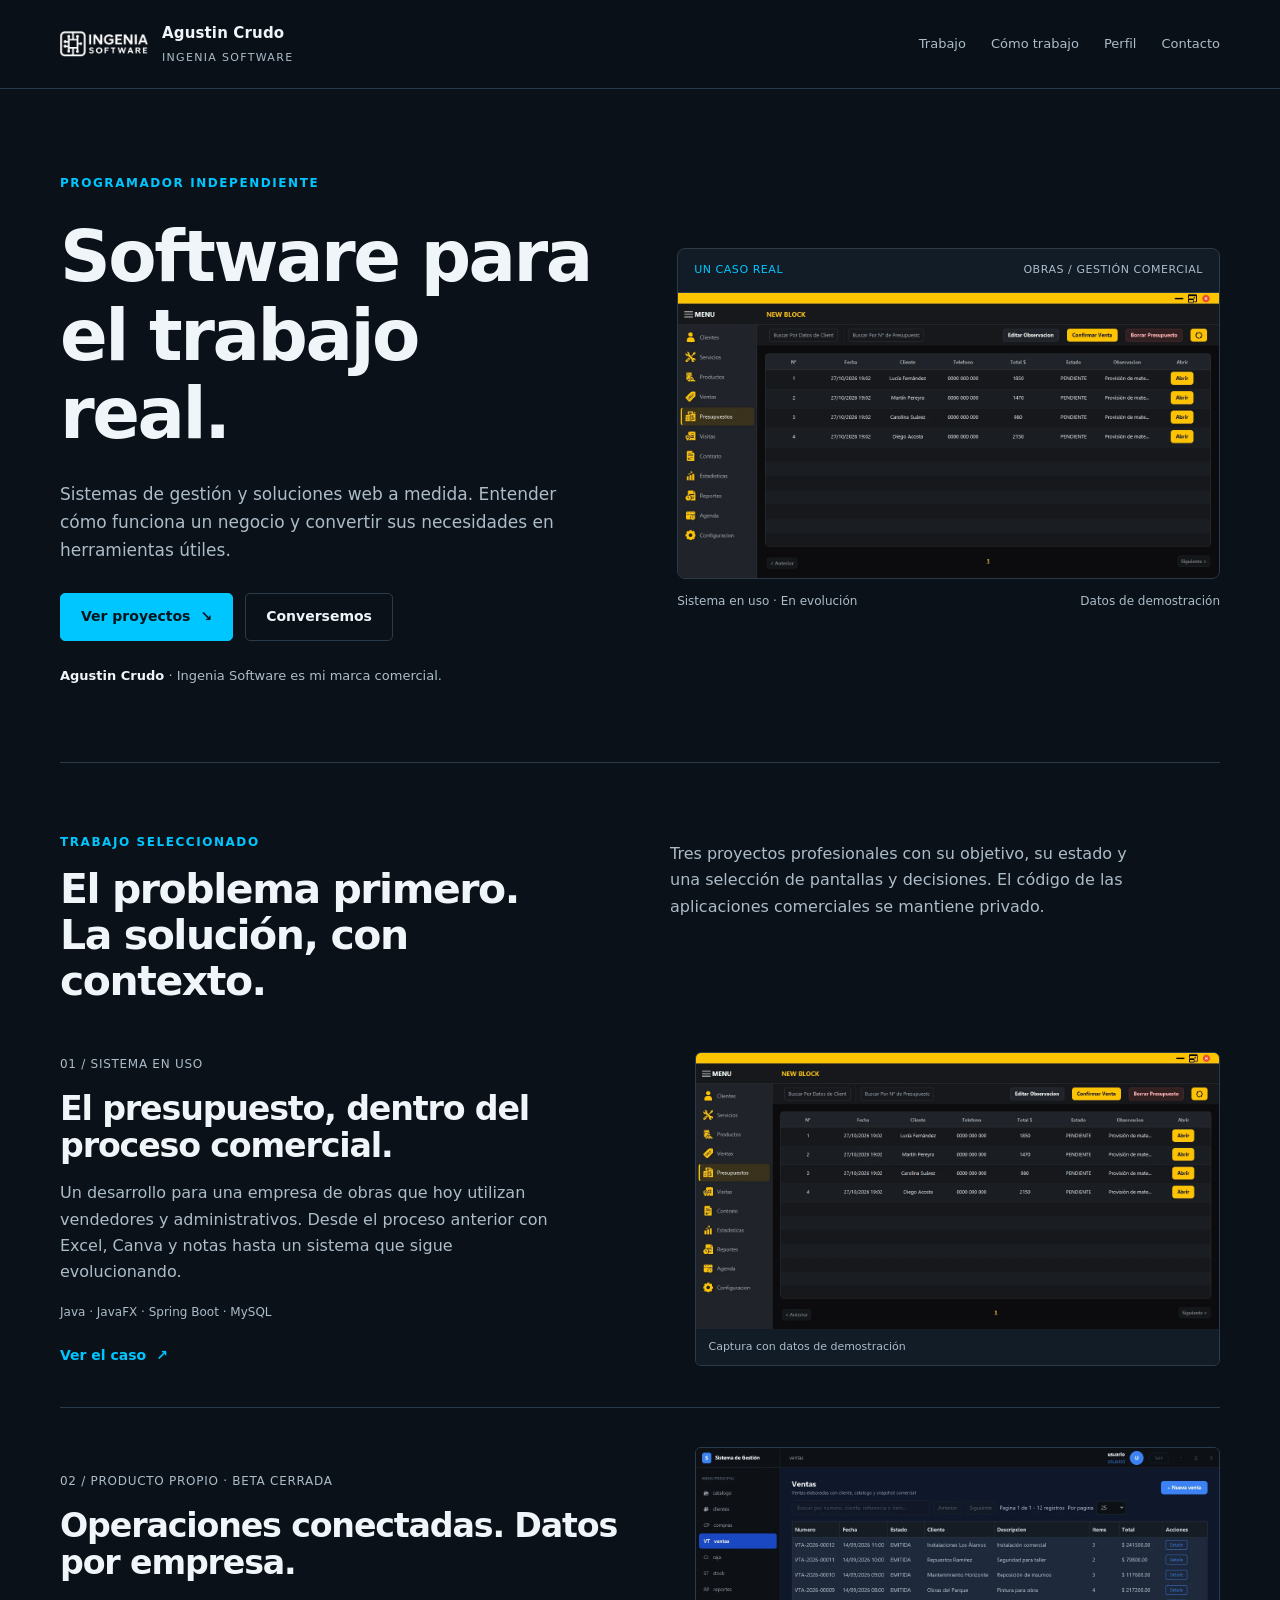
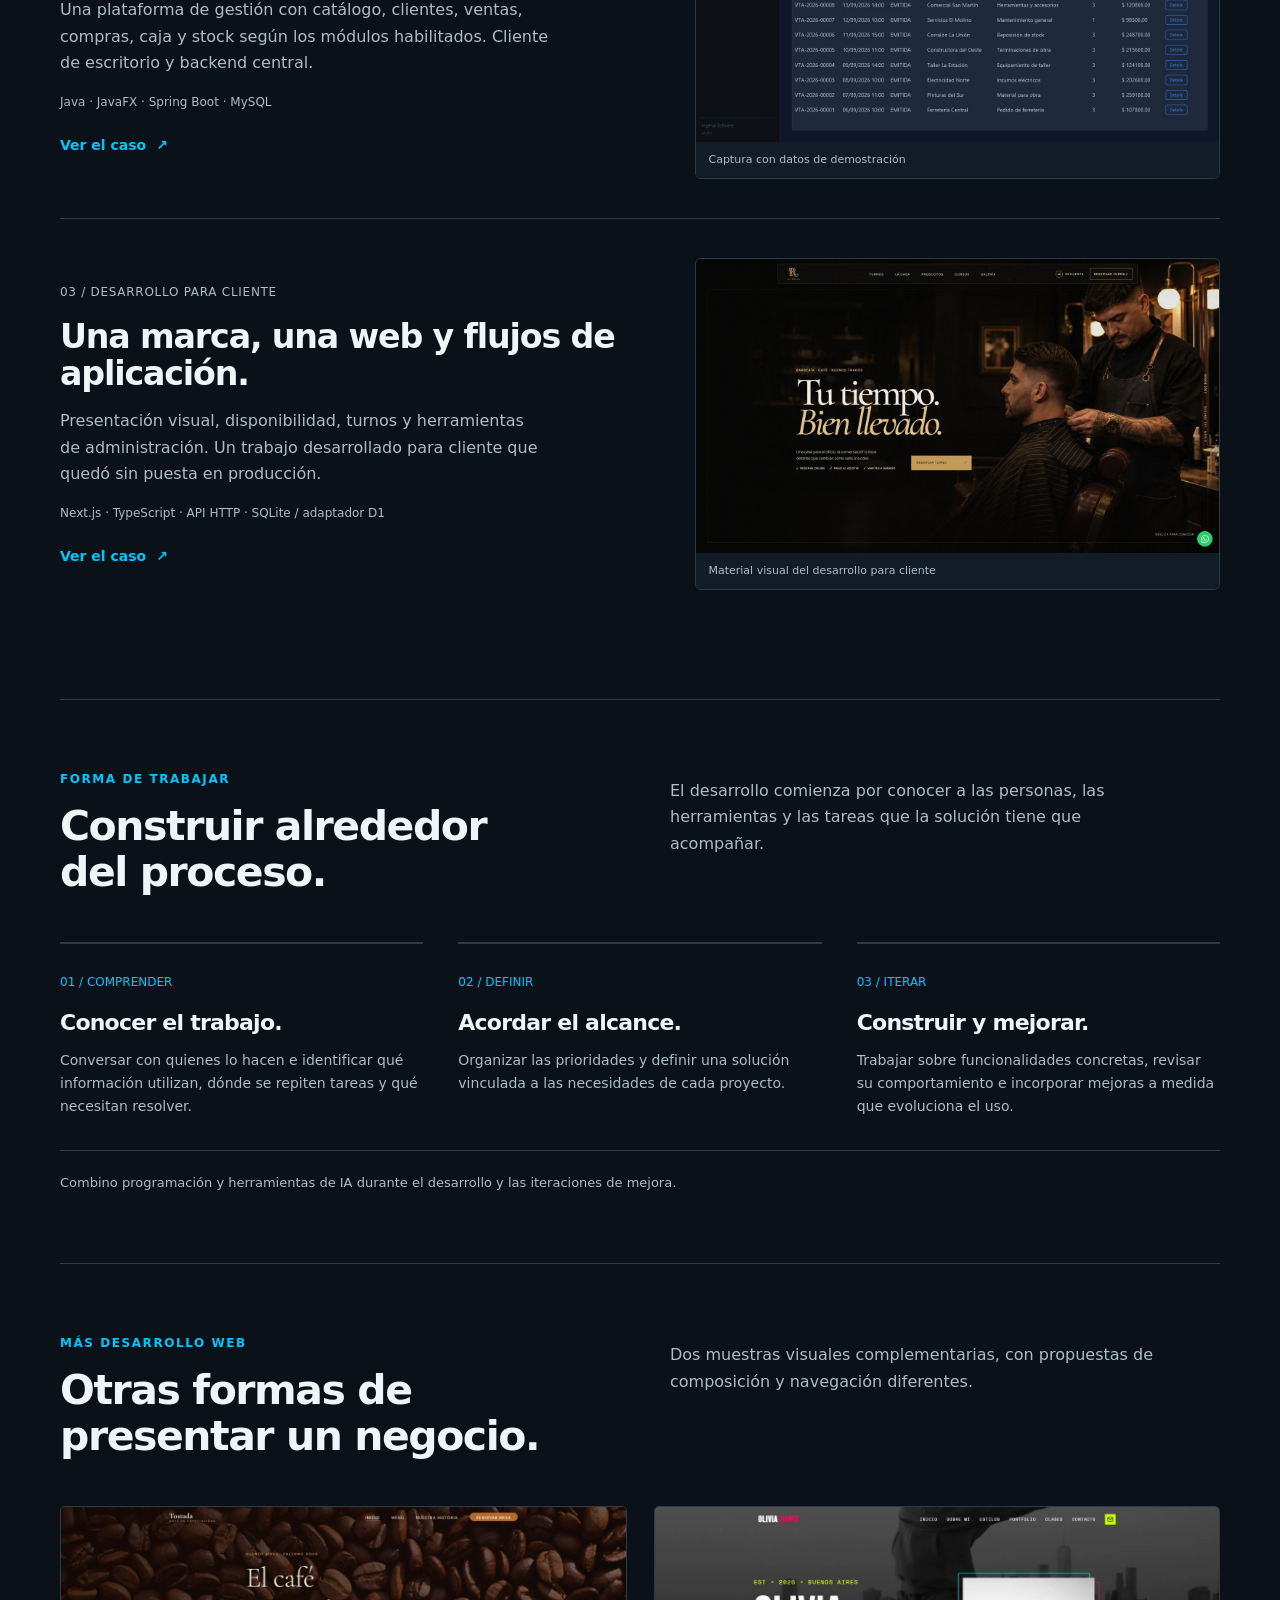
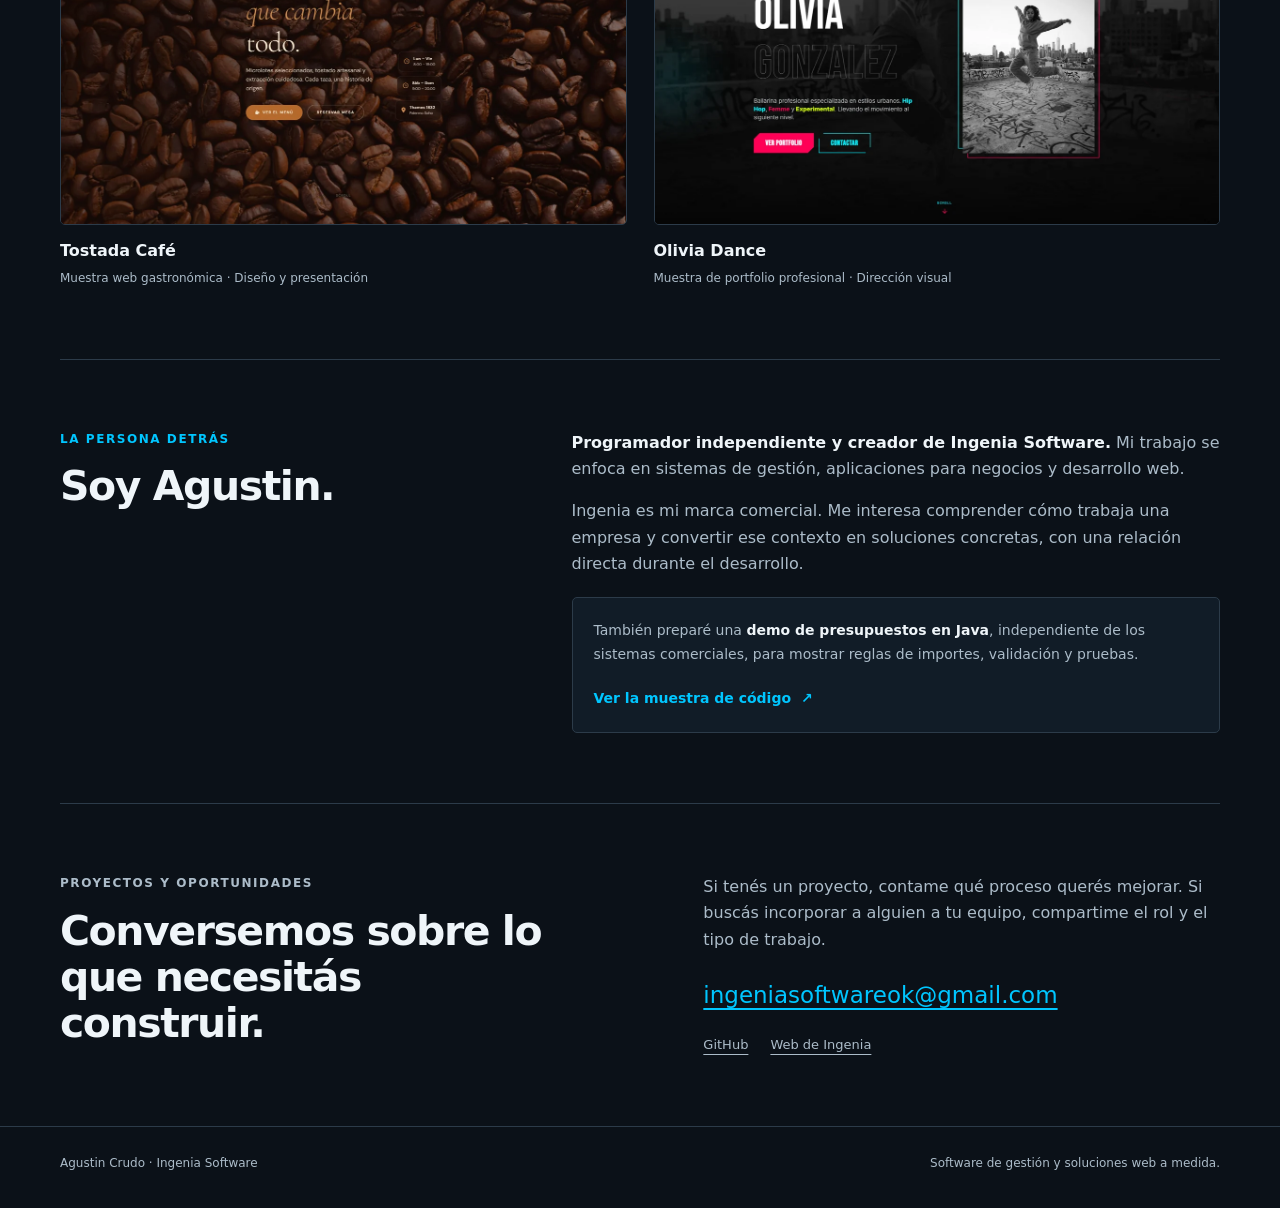
==== index.html @ 164676eb "Crear el portfolio" ====
<!doctype html><html lang="es-AR"><head><meta charset="utf-8"><meta name="viewport" content="width=device-width,initial-scale=1"><meta name="color-scheme" content="dark"><title>Agustin Crudo · Ingenia Software | Portfolio profesional</title><meta name="description" content="Sistemas de gestión y soluciones web a medida. Proyectos profesionales, decisiones y contacto de Agustin Crudo, programador independiente detrás de Ingenia Software."><meta name="theme-color" content="#0b1118"><link rel="icon" href="assets/logo-blanco-sin-fondo.webp" type="image/webp"><link rel="stylesheet" href="styles.css"><meta property="og:type" content="website"><meta property="og:title" content="Agustin Crudo · Ingenia Software | Portfolio profesional"><meta property="og:description" content="Sistemas de gestión y soluciones web a medida. Proyectos profesionales, decisiones y contacto de Agustin Crudo, programador independiente detrás de Ingenia Software."><meta name="robots" content="index,follow"></head><body><a class="skip" href="#contenido">Saltar al contenido</a><header class="site-header"><div class="shell header-inner"><a class="identity" href="index.html" aria-label="Agustin Crudo, inicio"><img src="assets/logo-blanco-sin-fondo.webp" width="32" height="32" alt=""><span><strong>Agustin Crudo</strong><small>Ingenia Software</small></span></a><nav class="desktop-nav" aria-label="Principal"><a href="index.html#trabajos">Trabajo</a><a href="index.html#metodo">Cómo trabajo</a><a href="index.html#perfil">Perfil</a><a href="index.html#contacto">Contacto</a></nav><details class="mobile-nav"><summary>Menú</summary><nav aria-label="Principal móvil"><a href="index.html#trabajos">Trabajo</a><a href="index.html#metodo">Cómo trabajo</a><a href="index.html#perfil">Perfil</a><a href="index.html#contacto">Contacto</a></nav></details></div></header><main id="contenido"><section class="hero shell"><div><p class="eyebrow">Programador independiente</p><h1>Software para el trabajo real.</h1><p class="lead">Sistemas de gestión y soluciones web a medida. Entender cómo funciona un negocio y convertir sus necesidades en herramientas útiles.</p><div class="actions"><a class="button primary" href="#trabajos">Ver proyectos <span aria-hidden="true">↘</span></a><a class="button" href="mailto:ingeniasoftwareok@gmail.com">Conversemos</a></div><p class="byline"><strong>Agustin Crudo</strong> · Ingenia Software es mi marca comercial.</p></div><div class="hero-visual"><figure><div class="screen-frame"><div class="screen-top"><span>UN CASO REAL</span><span>OBRAS / GESTIÓN COMERCIAL</span></div><a class="zoom" data-lightbox href="assets/caso-gestion-obras/01-presupuestos.webp" data-caption="Listado de presupuestos. Los registros de esta captura son ficticios."><img src="assets/caso-gestion-obras/01-presupuestos.webp" width="1366" height="720" alt="Listado de presupuestos del sistema de obras, con datos de demostración" loading="eager" decoding="async" ></a></div><figcaption class="screen-caption"><span>Sistema en uso · En evolución</span><span>Datos de demostración</span></figcaption></figure></div></section>
<section class="section shell" id="trabajos"><div class="section-heading"><div><p class="eyebrow">Trabajo seleccionado</p><h2>El problema primero.<br>La solución, con contexto.</h2></div><p>Tres proyectos profesionales con su objetivo, su estado y una selección de pantallas y decisiones. El código de las aplicaciones comerciales se mantiene privado.</p></div><article class="work-row"><div class="work-copy"><span class="work-index">01 / SISTEMA EN USO</span><h3>El presupuesto, dentro del proceso comercial.</h3><p>Un desarrollo para una empresa de obras que hoy utilizan vendedores y administrativos. Desde el proceso anterior con Excel, Canva y notas hasta un sistema que sigue evolucionando.</p><p class="stack">Java · JavaFX · Spring Boot · MySQL</p><a class="text-link" href="casos/obras.html">Ver el caso <span aria-hidden="true">↗</span></a></div><figure class="work-image"><a class="zoom" href="casos/obras.html" aria-label="Ver el caso Gestión para una empresa de obras · Newblock"><img src="assets/caso-gestion-obras/01-presupuestos.webp" width="1366" height="720" alt="Listado de presupuestos del sistema de obras con datos ficticios" loading="lazy" decoding="async" ></a><figcaption>Captura con datos de demostración</figcaption></figure></article><article class="work-row"><div class="work-copy"><span class="work-index">02 / PRODUCTO PROPIO · BETA CERRADA</span><h3>Operaciones conectadas. Datos por empresa.</h3><p>Una plataforma de gestión con catálogo, clientes, ventas, compras, caja y stock según los módulos habilitados. Cliente de escritorio y backend central.</p><p class="stack">Java · JavaFX · Spring Boot · MySQL</p><a class="text-link" href="casos/multimodulo.html">Ver el caso <span aria-hidden="true">↗</span></a></div><figure class="work-image"><a class="zoom" href="casos/multimodulo.html" aria-label="Ver el caso Gestión Multimódulo"><img src="assets/caso-gestion-multimodulo/01-ventas.webp" width="1366" height="768" alt="Listado de ventas de Gestión Multimódulo con datos de demostración" loading="lazy" decoding="async" ></a><figcaption>Captura con datos de demostración</figcaption></figure></article><article class="work-row"><div class="work-copy"><span class="work-index">03 / DESARROLLO PARA CLIENTE</span><h3>Una marca, una web y flujos de aplicación.</h3><p>Presentación visual, disponibilidad, turnos y herramientas de administración. Un trabajo desarrollado para cliente que quedó sin puesta en producción.</p><p class="stack">Next.js · TypeScript · API HTTP · SQLite / adaptador D1</p><a class="text-link" href="casos/don-rinaldi.html">Ver el caso <span aria-hidden="true">↗</span></a></div><figure class="work-image"><a class="zoom" href="casos/don-rinaldi.html" aria-label="Ver el caso Don Rinaldi"><img src="assets/caso-don-rinaldi/01-inicio.webp" width="1440" height="810" alt="Portada del desarrollo web de Don Rinaldi" loading="lazy" decoding="async" ></a><figcaption>Material visual del desarrollo para cliente</figcaption></figure></article></section>
<section class="section shell" id="metodo"><div class="section-heading"><div><p class="eyebrow">Forma de trabajar</p><h2>Construir alrededor<br>del proceso.</h2></div><p>El desarrollo comienza por conocer a las personas, las herramientas y las tareas que la solución tiene que acompañar.</p></div><div class="process"><article><span class="number">01 / COMPRENDER</span><h3>Conocer el trabajo.</h3><p>Conversar con quienes lo hacen e identificar qué información utilizan, dónde se repiten tareas y qué necesitan resolver.</p></article><article><span class="number">02 / DEFINIR</span><h3>Acordar el alcance.</h3><p>Organizar las prioridades y definir una solución vinculada a las necesidades de cada proyecto.</p></article><article><span class="number">03 / ITERAR</span><h3>Construir y mejorar.</h3><p>Trabajar sobre funcionalidades concretas, revisar su comportamiento e incorporar mejoras a medida que evoluciona el uso.</p></article></div><p class="method-note">Combino programación y herramientas de IA durante el desarrollo y las iteraciones de mejora.</p></section>
<section class="section shell"><div class="section-heading"><div><p class="eyebrow">Más desarrollo web</p><h2>Otras formas de<br>presentar un negocio.</h2></div><p>Dos muestras visuales complementarias, con propuestas de composición y navegación diferentes.</p></div><div class="samples"><figure class="sample"><a class="zoom" data-lightbox href="assets/tostada.webp" data-caption="Tostada Café · Muestra de diseño y navegación web."><img src="assets/tostada.webp" width="1200" height="675" alt="Muestra de diseño web para Tostada Café" loading="lazy" decoding="async" ></a><figcaption><strong>Tostada Café</strong><span>Muestra web gastronómica · Diseño y presentación</span></figcaption></figure><figure class="sample"><a class="zoom" data-lightbox href="assets/olivia.webp" data-caption="Olivia Dance · Muestra de portfolio para una profesional de danza."><img src="assets/olivia.webp" width="1200" height="675" alt="Muestra de portfolio web de Olivia Dance" loading="lazy" decoding="async" ></a><figcaption><strong>Olivia Dance</strong><span>Muestra de portfolio profesional · Dirección visual</span></figcaption></figure></div></section>
<section class="section shell about" id="perfil"><div><p class="eyebrow">La persona detrás</p><h2>Soy Agustin.</h2></div><div class="about-copy"><p><strong>Programador independiente y creador de Ingenia Software.</strong> Mi trabajo se enfoca en sistemas de gestión, aplicaciones para negocios y desarrollo web.</p><p>Ingenia es mi marca comercial. Me interesa comprender cómo trabaja una empresa y convertir ese contexto en soluciones concretas, con una relación directa durante el desarrollo.</p><div class="case-callout"><p>También preparé una <strong>demo de presupuestos en Java</strong>, independiente de los sistemas comerciales, para mostrar reglas de importes, validación y pruebas.</p><a class="text-link" href="https://github.com/IngeniaSoftwareok/demo-presupuestos-java">Ver la muestra de código <span aria-hidden="true">↗</span></a></div></div></section>
<section class="section shell contact-block" id="contacto"><div><p class="eyebrow">Proyectos y oportunidades</p><h2>Conversemos sobre lo que necesitás construir.</h2></div><div><p>Si tenés un proyecto, contame qué proceso querés mejorar. Si buscás incorporar a alguien a tu equipo, compartime el rol y el tipo de trabajo.</p><a class="contact-mail" href="mailto:ingeniasoftwareok@gmail.com">ingeniasoftwareok@gmail.com</a><div class="contact-links"><a href="https://github.com/IngeniaSoftwareok">GitHub</a><a href="https://ingenia-software.com.ar/">Web de Ingenia</a></div></div></section></main><footer class="site-footer"><div class="shell footer-inner"><span>Agustin Crudo · Ingenia Software</span><span>Software de gestión y soluciones web a medida.</span></div></footer><dialog id="capture-dialog" aria-labelledby="capture-title"><div class="dialog-head"><strong id="capture-title">Captura del proyecto</strong><button type="button">Cerrar</button></div><img alt=""><p></p></dialog><script src="app.js" defer></script></body></html>
---- styles.css ----
:root{color-scheme:dark;--bg:#0b1118;--panel:#111c27;--ink:#eff5f9;--muted:#acbcc9;--line:#2c3b49;--accent:#00c6ff;--font:system-ui,-apple-system,"Segoe UI",sans-serif}
*{box-sizing:border-box}html{scroll-behavior:smooth;scroll-padding-top:100px}body{margin:0;background:var(--bg);color:var(--ink);font:16px/1.65 var(--font)}a{color:inherit;text-underline-offset:5px}button,summary{font:inherit}button,a,summary{-webkit-tap-highlight-color:transparent}a:focus-visible,button:focus-visible,summary:focus-visible{outline:3px solid var(--accent);outline-offset:6px}img{display:block;max-width:100%;height:auto}h1,h2,h3,p,figure{margin:0}h1,h2,h3{line-height:1.12;font-weight:650;letter-spacing:-.035em}h1{font-size:clamp(42px,5.5vw,78px)}h2{font-size:clamp(29px,3.2vw,43px)}h3{font-size:22px}p+p{margin-top:16px}strong{font-weight:650}.shell{width:min(1160px,calc(100% - 64px));margin-inline:auto}.eyebrow{color:var(--accent);font-size:12px;letter-spacing:.13em;text-transform:uppercase;font-weight:650}.muted{color:var(--muted)}.skip{position:absolute;left:16px;top:-100px;padding:12px;background:var(--accent);color:var(--bg);z-index:20}.skip:focus{top:12px}
.site-header{position:sticky;top:0;z-index:5;background:rgba(11,17,24,.97);border-bottom:1px solid var(--line)}.header-inner{display:flex;align-items:center;justify-content:space-between;gap:24px;min-height:88px}.identity{display:flex;gap:14px;align-items:center;text-decoration:none}.identity img{width:88px;height:32px;object-fit:contain}.identity span{display:grid;gap:3px}.identity strong{font-size:15px;letter-spacing:.01em}.identity small{font-size:11px;color:var(--muted);text-transform:uppercase;letter-spacing:.12em}.desktop-nav{display:flex;gap:25px;font-size:13px}.desktop-nav a{text-decoration:none;color:var(--muted);padding-block:10px}.desktop-nav a:hover{color:var(--ink)}.mobile-nav{display:none}.hero{display:grid;grid-template-columns:1.03fr 1fr;gap:58px;align-items:center;padding-block:85px 76px}.hero h1{margin-top:24px;max-width:11ch}.hero .lead{margin-top:26px;color:var(--muted);max-width:49ch;font-size:17px}.hero .byline{margin-top:24px;font-size:13px;color:var(--muted)}.hero .byline strong{color:var(--ink)}.actions{display:flex;flex-wrap:wrap;gap:12px;margin-top:29px}.button{display:inline-flex;align-items:center;justify-content:center;gap:10px;min-height:47px;padding:11px 20px;border:1px solid var(--line);background:transparent;color:var(--ink);border-radius:5px;text-decoration:none;font-size:14px;font-weight:600;cursor:pointer}.button.primary{background:var(--accent);color:#05151e;border-color:var(--accent)}.button:hover{border-color:var(--accent)}.screen-frame{border:1px solid var(--line);border-radius:8px;overflow:hidden;background:var(--panel)}.screen-top{display:flex;align-items:center;justify-content:space-between;gap:10px;padding:12px 16px;border-bottom:1px solid var(--line);font-size:11px;color:var(--muted);letter-spacing:.05em}.screen-top span:first-child{color:var(--accent)}.screen-caption{display:flex;justify-content:space-between;gap:15px;margin-top:13px;color:var(--muted);font-size:12px}.zoom{display:block;text-decoration:none;cursor:zoom-in}.zoom:hover img{filter:brightness(1.06)}.section{padding-block:70px;border-top:1px solid var(--line)}.section-heading{display:grid;grid-template-columns:1fr 1fr;align-items:start;gap:60px;margin-bottom:46px}.section-heading h2{margin-top:14px;max-width:19ch}.section-heading>p{color:var(--muted);max-width:48ch;padding-top:8px}.work-row{display:grid;grid-template-columns:1.12fr 1fr;gap:48px;align-items:center;padding-block:39px;border-top:1px solid var(--line)}.work-row:first-of-type{padding-top:0;border-top:0}.work-index{font-size:12px;letter-spacing:.06em;color:var(--muted)}.work-copy h3{margin-top:13px;font-size:clamp(25px,2.6vw,34px)}.work-copy>p{margin-top:16px;color:var(--muted);max-width:48ch}.work-copy .stack{margin-top:17px;font-size:12px;color:var(--muted)}.text-link{display:inline-flex;gap:10px;align-items:center;color:var(--accent);margin-top:21px;text-decoration:none;font-size:14px;font-weight:600}.text-link:hover{text-decoration:underline}.work-image{border:1px solid var(--line);border-radius:6px;overflow:hidden}.work-image img{width:100%}.work-image figcaption{padding:9px 12px;font-size:11px;color:var(--muted);background:var(--panel)}.process{display:grid;grid-template-columns:repeat(3,minmax(0,1fr));gap:35px}.process article{border-top:2px solid var(--line);padding-top:24px}.process .number{color:var(--accent);font-size:12px}.process h3{margin-top:17px;font-size:22px}.process p{margin-top:13px;color:var(--muted);font-size:14px}.method-note{margin-top:32px;padding-top:21px;border-top:1px solid var(--line);font-size:13px;color:var(--muted)}.samples{display:grid;grid-template-columns:1fr 1fr;gap:27px}.sample img{border:1px solid var(--line);border-radius:5px}.sample figcaption{display:grid;gap:4px;margin-top:13px}.sample figcaption strong{font-size:16px}.sample figcaption span{font-size:12px;color:var(--muted)}.about{display:grid;grid-template-columns:.65fr 1fr;gap:90px}.about h2{margin-top:15px}.about-copy{color:var(--muted)}.about-copy strong{color:var(--ink)}.contact-block{display:grid;grid-template-columns:1.1fr 1fr;gap:75px;align-items:start}.contact-block h2{max-width:18ch;margin-top:15px}.contact-block p{color:var(--muted)}.contact-mail{display:inline-block;margin-top:24px;color:var(--accent);font-size:clamp(16px,2.1vw,23px);overflow-wrap:anywhere}.contact-links{display:flex;flex-wrap:wrap;gap:22px;margin-top:19px;font-size:13px;color:var(--muted)}.site-footer{padding:27px 0 35px;border-top:1px solid var(--line);font-size:12px;color:var(--muted)}.footer-inner{display:flex;justify-content:space-between;gap:20px;flex-wrap:wrap}
.breadcrumbs{display:flex;gap:11px;flex-wrap:wrap;color:var(--muted);font-size:12px;padding-top:28px}.case-hero{padding:48px 0 44px}.case-hero h1{font-size:clamp(39px,5.4vw,67px);max-width:17ch;margin-top:20px}.case-hero .lead{font-size:19px;color:var(--muted);margin-top:22px;max-width:67ch}.case-meta{display:grid;grid-template-columns:1fr 1fr 1fr;gap:25px;border-top:1px solid var(--line);padding-top:24px;margin-top:35px;font-size:13px}.case-meta dt{color:var(--muted);font-size:11px;text-transform:uppercase;letter-spacing:.1em;margin-bottom:6px}.case-meta dd{margin:0}.case-cover{margin-bottom:48px}.case-cover img{width:100%;border:1px solid var(--line);border-radius:7px}.case-cover figcaption{margin-top:12px;font-size:12px;color:var(--muted)}.case-body{display:grid;grid-template-columns:190px minmax(0,1fr);gap:62px}.case-index{font-size:12px}.case-index p{color:var(--muted);text-transform:uppercase;letter-spacing:.09em}.case-index ul{list-style:none;margin:15px 0 0;padding:0;display:grid;gap:13px}.case-index a{color:var(--muted);text-decoration:none}.case-index a:hover{color:var(--accent)}.case-content{min-width:0}.case-content section{padding-bottom:45px;margin-bottom:40px;border-bottom:1px solid var(--line);scroll-margin-top:110px}.case-content h2{font-size:30px;margin-bottom:20px}.case-content p,.case-content li{color:var(--muted)}.case-content ul{padding-left:21px}.case-content li+li{margin-top:10px}.case-content .eyebrow{color:var(--accent)}.video-placeholder{position:relative;display:block;width:100%;border:1px solid var(--line);padding:0;background:var(--panel);cursor:pointer;border-radius:7px;overflow:hidden}.video-placeholder img{width:100%;filter:brightness(.65)}.video-play{position:absolute;left:50%;top:50%;transform:translate(-50%,-50%);background:var(--accent);color:#05151e;border-radius:5px;padding:13px 19px;font-size:13px;font-weight:650;white-space:nowrap}.video-holder video{display:block;width:100%;background:#0c1520;border:1px solid var(--line);border-radius:7px;aspect-ratio:8/5}.video-note{font-size:12px;margin-top:14px}.transcript{margin-top:18px;border-top:1px solid var(--line);padding-top:16px;font-size:13px}.transcript summary{cursor:pointer;color:var(--ink)}.transcript p{margin-top:13px}.gallery{display:grid;grid-template-columns:1fr 1fr;gap:23px}.gallery figure:first-child:nth-last-child(3){grid-column:1/-1}.gallery img{width:100%;border:1px solid var(--line);border-radius:5px}.gallery figcaption{margin-top:9px;font-size:12px;color:var(--muted)}.decision-list{display:grid;gap:22px}.decision-list article{border-left:2px solid var(--line);padding-left:20px}.decision-list h3{font-size:18px;margin-bottom:8px}.decision-list p{font-size:14px}.case-next{display:flex;justify-content:space-between;gap:20px;padding-bottom:60px}.diagram{display:grid;grid-template-columns:1fr;gap:10px;margin-top:20px;max-width:460px}.diagram span{border:1px solid var(--line);padding:13px 17px;border-radius:4px;font-size:13px;text-align:center}.diagram span+span::before{content:'↓';display:block;color:var(--accent);margin-bottom:6px}.case-callout{padding:21px;border:1px solid var(--line);border-radius:5px;background:var(--panel);margin-top:20px}.case-callout p{font-size:14px}.case-callout a{color:var(--accent)}
dialog{width:min(1180px,96vw);max-height:94vh;overflow:auto;padding:18px;background:var(--bg);color:var(--ink);border:1px solid var(--line);border-radius:8px}dialog::backdrop{background:rgba(0,0,0,.86)}dialog img{max-height:77vh;max-width:100%;object-fit:contain;margin:12px auto}dialog p{font-size:13px;color:var(--muted)}.dialog-head{display:flex;justify-content:space-between;align-items:center;gap:20px}.dialog-head button{padding:8px 15px;border:1px solid var(--line);border-radius:4px;background:var(--panel);color:var(--ink);cursor:pointer}
@media(max-width:900px){.hero{grid-template-columns:1fr;gap:37px;padding-top:55px}.hero h1{max-width:14ch}.hero .lead{max-width:60ch}.hero-visual{max-width:720px}.section-heading{grid-template-columns:1fr;gap:22px}.section-heading>p{max-width:65ch}.work-row{gap:29px;grid-template-columns:1fr 1fr}.about{gap:45px}.contact-block{gap:35px}.case-body{grid-template-columns:1fr;gap:25px}.case-index ul{display:flex;flex-wrap:wrap;gap:13px 24px}.case-index{padding-bottom:23px;border-bottom:1px solid var(--line)}}
@media(max-width:640px){.shell{width:calc(100% - 36px)}.header-inner{min-height:75px;gap:12px}.identity strong{font-size:14px}.identity img{width:64px;height:27px}.desktop-nav{display:none}.mobile-nav{display:block;font-size:13px}.mobile-nav summary{cursor:pointer;list-style:none;border:1px solid var(--line);padding:7px 12px;border-radius:4px}.mobile-nav nav{position:absolute;left:18px;right:18px;top:67px;display:grid;gap:0;background:var(--panel);padding:12px;border:1px solid var(--line);border-radius:5px}.mobile-nav nav a{padding:12px 8px;text-decoration:none}.hero{padding-block:41px 45px;gap:30px}.hero h1{font-size:47px;letter-spacing:-.045em;max-width:12ch}.hero .lead{font-size:16px}.hero .byline{font-size:12px}.screen-top{font-size:10px;padding:9px 11px}.screen-caption{font-size:11px}.section{padding-block:43px}.section-heading{margin-bottom:29px}.section-heading h2{font-size:31px}.work-row{grid-template-columns:1fr;gap:23px;padding-block:30px}.work-image{grid-row:2}.work-copy h3{font-size:29px}.work-copy p{font-size:15px}.process{grid-template-columns:1fr;gap:25px}.process article{padding-top:17px}.process h3{margin-top:10px}.samples{grid-template-columns:1fr;gap:29px}.about,.contact-block{grid-template-columns:1fr;gap:26px}.contact-mail{font-size:19px}.case-hero{padding-top:31px}.case-hero h1{font-size:43px}.case-hero .lead{font-size:17px}.case-meta{grid-template-columns:1fr;gap:17px;margin-top:26px}.case-meta dt{margin-bottom:2px}.case-cover{margin-bottom:32px}.case-content h2{font-size:27px}.case-content section{padding-bottom:31px;margin-bottom:31px}.gallery{grid-template-columns:1fr}.gallery figure:first-child:nth-last-child(3){grid-column:auto}.case-next{flex-direction:column}.video-play{font-size:12px;padding:10px 13px}.footer-inner{gap:8px}.case-callout{padding:16px}}
@media(prefers-reduced-motion:reduce){html{scroll-behavior:auto}*{animation:none!important;transition:none!important}}
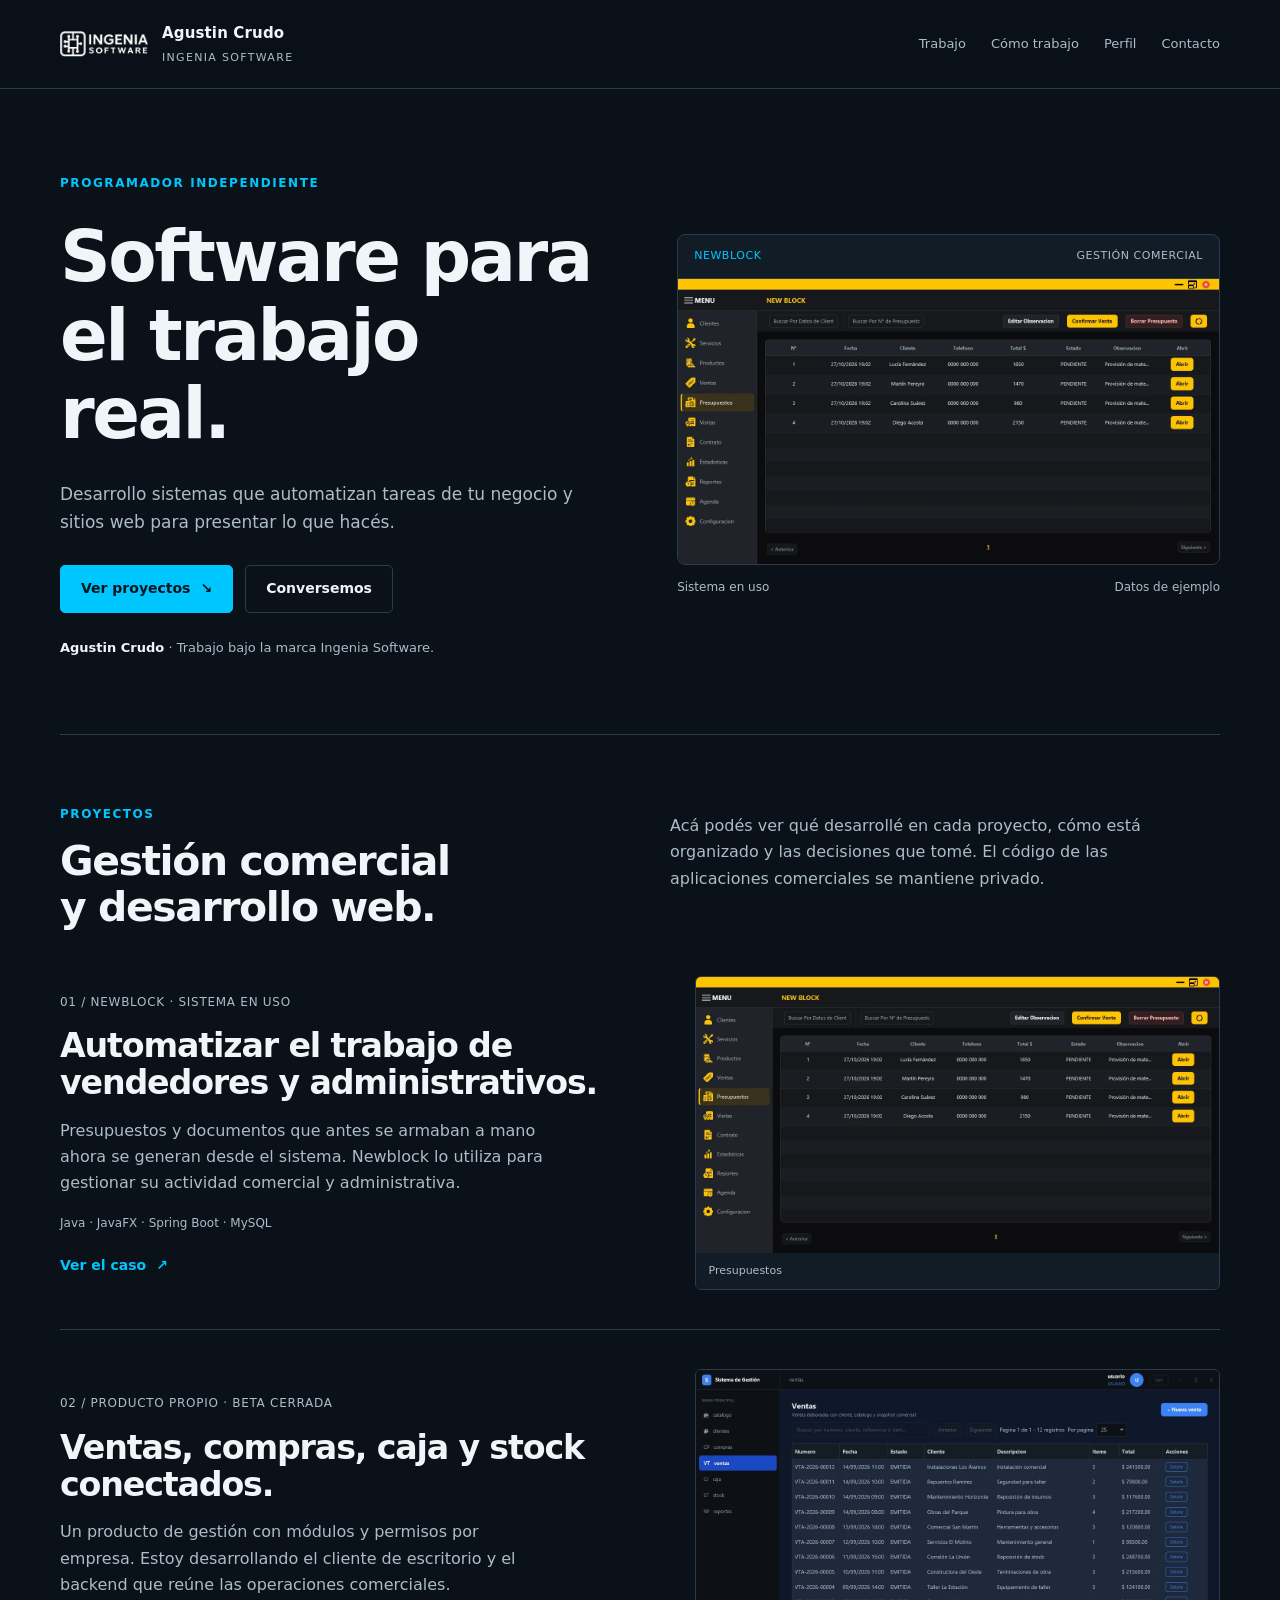
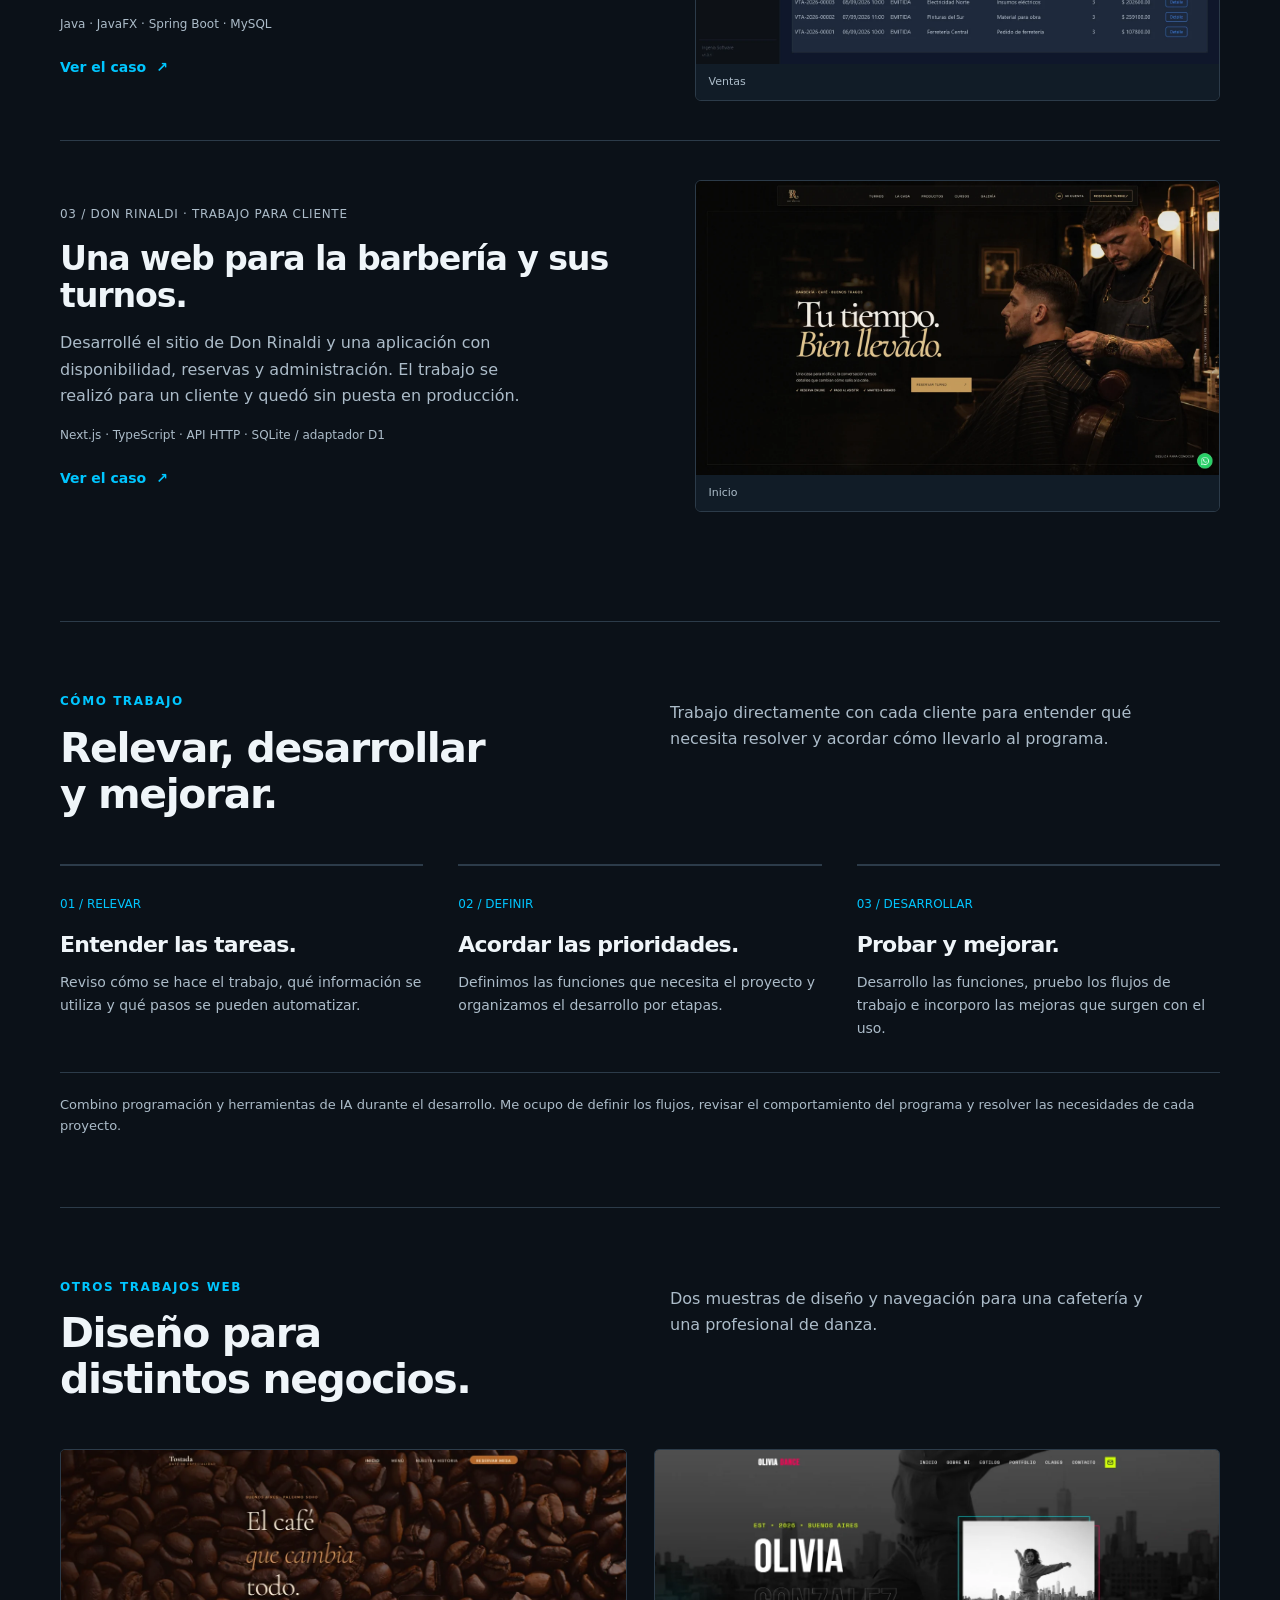
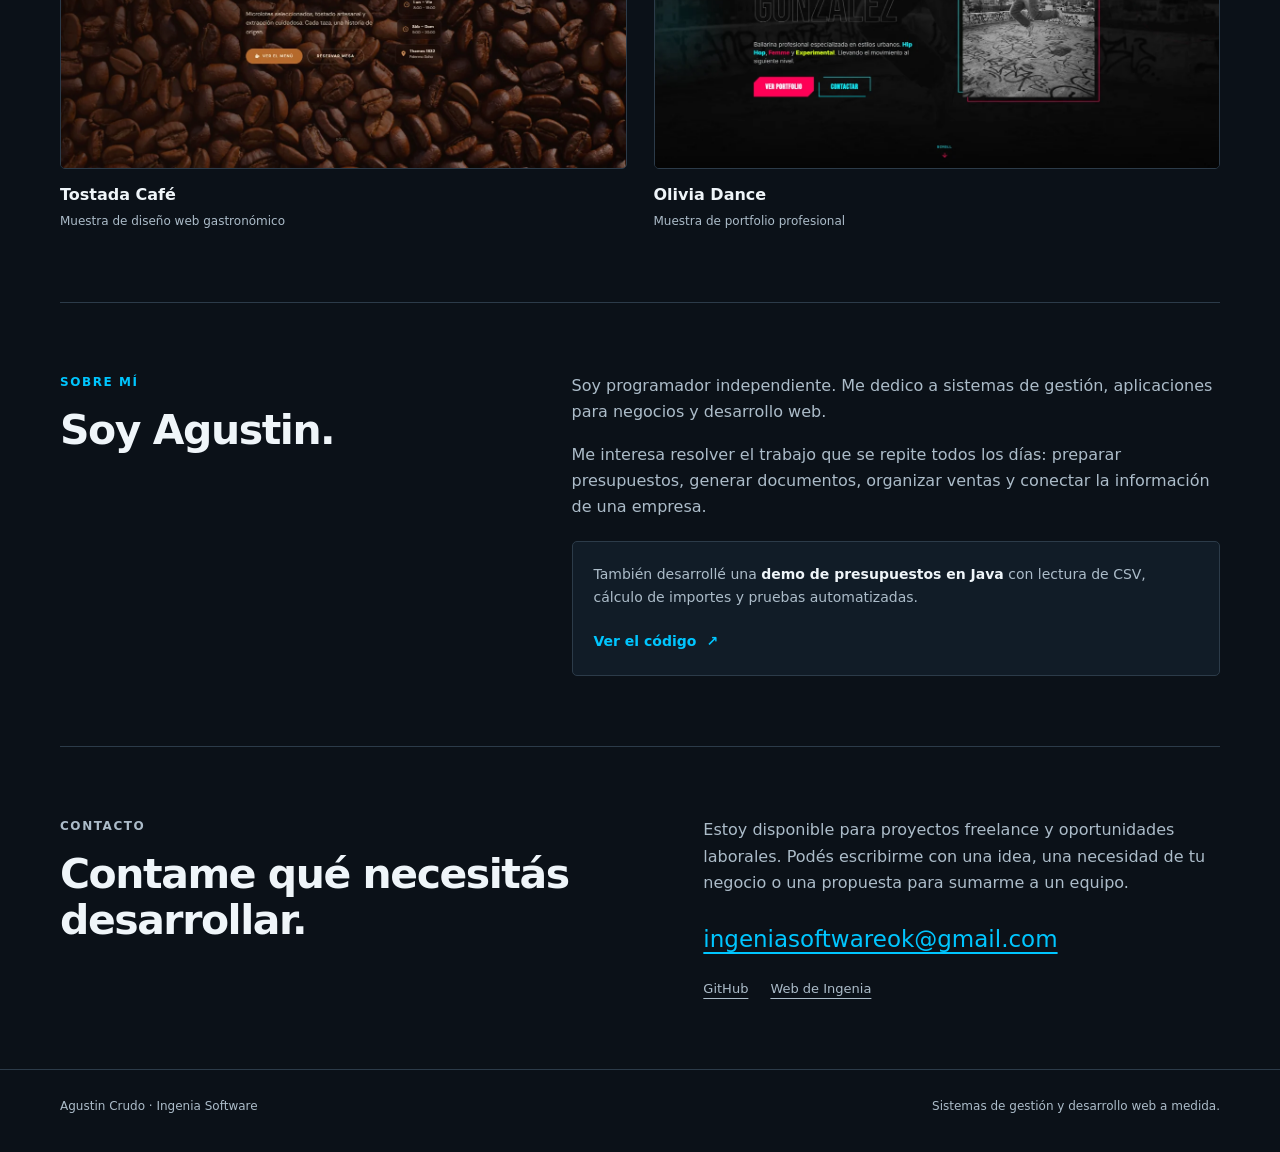
==== commit 7831d0b3: "Actualizar los textos de los proyectos" ====
--- a/index.html
+++ b/index.html
@@ -1,6 +1,24 @@
-<!doctype html><html lang="es-AR"><head><meta charset="utf-8"><meta name="viewport" content="width=device-width,initial-scale=1"><meta name="color-scheme" content="dark"><title>Agustin Crudo · Ingenia Software | Portfolio profesional</title><meta name="description" content="Sistemas de gestión y soluciones web a medida. Proyectos profesionales, decisiones y contacto de Agustin Crudo, programador independiente detrás de Ingenia Software."><meta name="theme-color" content="#0b1118"><link rel="icon" href="assets/logo-blanco-sin-fondo.webp" type="image/webp"><link rel="stylesheet" href="styles.css"><meta property="og:type" content="website"><meta property="og:title" content="Agustin Crudo · Ingenia Software | Portfolio profesional"><meta property="og:description" content="Sistemas de gestión y soluciones web a medida. Proyectos profesionales, decisiones y contacto de Agustin Crudo, programador independiente detrás de Ingenia Software."><meta name="robots" content="index,follow"></head><body><a class="skip" href="#contenido">Saltar al contenido</a><header class="site-header"><div class="shell header-inner"><a class="identity" href="index.html" aria-label="Agustin Crudo, inicio"><img src="assets/logo-blanco-sin-fondo.webp" width="32" height="32" alt=""><span><strong>Agustin Crudo</strong><small>Ingenia Software</small></span></a><nav class="desktop-nav" aria-label="Principal"><a href="index.html#trabajos">Trabajo</a><a href="index.html#metodo">Cómo trabajo</a><a href="index.html#perfil">Perfil</a><a href="index.html#contacto">Contacto</a></nav><details class="mobile-nav"><summary>Menú</summary><nav aria-label="Principal móvil"><a href="index.html#trabajos">Trabajo</a><a href="index.html#metodo">Cómo trabajo</a><a href="index.html#perfil">Perfil</a><a href="index.html#contacto">Contacto</a></nav></details></div></header><main id="contenido"><section class="hero shell"><div><p class="eyebrow">Programador independiente</p><h1>Software para el trabajo real.</h1><p class="lead">Sistemas de gestión y soluciones web a medida. Entender cómo funciona un negocio y convertir sus necesidades en herramientas útiles.</p><div class="actions"><a class="button primary" href="#trabajos">Ver proyectos <span aria-hidden="true">↘</span></a><a class="button" href="mailto:ingeniasoftwareok@gmail.com">Conversemos</a></div><p class="byline"><strong>Agustin Crudo</strong> · Ingenia Software es mi marca comercial.</p></div><div class="hero-visual"><figure><div class="screen-frame"><div class="screen-top"><span>UN CASO REAL</span><span>OBRAS / GESTIÓN COMERCIAL</span></div><a class="zoom" data-lightbox href="assets/caso-gestion-obras/01-presupuestos.webp" data-caption="Listado de presupuestos. Los registros de esta captura son ficticios."><img src="assets/caso-gestion-obras/01-presupuestos.webp" width="1366" height="720" alt="Listado de presupuestos del sistema de obras, con datos de demostración" loading="eager" decoding="async" ></a></div><figcaption class="screen-caption"><span>Sistema en uso · En evolución</span><span>Datos de demostración</span></figcaption></figure></div></section>
-<section class="section shell" id="trabajos"><div class="section-heading"><div><p class="eyebrow">Trabajo seleccionado</p><h2>El problema primero.<br>La solución, con contexto.</h2></div><p>Tres proyectos profesionales con su objetivo, su estado y una selección de pantallas y decisiones. El código de las aplicaciones comerciales se mantiene privado.</p></div><article class="work-row"><div class="work-copy"><span class="work-index">01 / SISTEMA EN USO</span><h3>El presupuesto, dentro del proceso comercial.</h3><p>Un desarrollo para una empresa de obras que hoy utilizan vendedores y administrativos. Desde el proceso anterior con Excel, Canva y notas hasta un sistema que sigue evolucionando.</p><p class="stack">Java · JavaFX · Spring Boot · MySQL</p><a class="text-link" href="casos/obras.html">Ver el caso <span aria-hidden="true">↗</span></a></div><figure class="work-image"><a class="zoom" href="casos/obras.html" aria-label="Ver el caso Gestión para una empresa de obras · Newblock"><img src="assets/caso-gestion-obras/01-presupuestos.webp" width="1366" height="720" alt="Listado de presupuestos del sistema de obras con datos ficticios" loading="lazy" decoding="async" ></a><figcaption>Captura con datos de demostración</figcaption></figure></article><article class="work-row"><div class="work-copy"><span class="work-index">02 / PRODUCTO PROPIO · BETA CERRADA</span><h3>Operaciones conectadas. Datos por empresa.</h3><p>Una plataforma de gestión con catálogo, clientes, ventas, compras, caja y stock según los módulos habilitados. Cliente de escritorio y backend central.</p><p class="stack">Java · JavaFX · Spring Boot · MySQL</p><a class="text-link" href="casos/multimodulo.html">Ver el caso <span aria-hidden="true">↗</span></a></div><figure class="work-image"><a class="zoom" href="casos/multimodulo.html" aria-label="Ver el caso Gestión Multimódulo"><img src="assets/caso-gestion-multimodulo/01-ventas.webp" width="1366" height="768" alt="Listado de ventas de Gestión Multimódulo con datos de demostración" loading="lazy" decoding="async" ></a><figcaption>Captura con datos de demostración</figcaption></figure></article><article class="work-row"><div class="work-copy"><span class="work-index">03 / DESARROLLO PARA CLIENTE</span><h3>Una marca, una web y flujos de aplicación.</h3><p>Presentación visual, disponibilidad, turnos y herramientas de administración. Un trabajo desarrollado para cliente que quedó sin puesta en producción.</p><p class="stack">Next.js · TypeScript · API HTTP · SQLite / adaptador D1</p><a class="text-link" href="casos/don-rinaldi.html">Ver el caso <span aria-hidden="true">↗</span></a></div><figure class="work-image"><a class="zoom" href="casos/don-rinaldi.html" aria-label="Ver el caso Don Rinaldi"><img src="assets/caso-don-rinaldi/01-inicio.webp" width="1440" height="810" alt="Portada del desarrollo web de Don Rinaldi" loading="lazy" decoding="async" ></a><figcaption>Material visual del desarrollo para cliente</figcaption></figure></article></section>
-<section class="section shell" id="metodo"><div class="section-heading"><div><p class="eyebrow">Forma de trabajar</p><h2>Construir alrededor<br>del proceso.</h2></div><p>El desarrollo comienza por conocer a las personas, las herramientas y las tareas que la solución tiene que acompañar.</p></div><div class="process"><article><span class="number">01 / COMPRENDER</span><h3>Conocer el trabajo.</h3><p>Conversar con quienes lo hacen e identificar qué información utilizan, dónde se repiten tareas y qué necesitan resolver.</p></article><article><span class="number">02 / DEFINIR</span><h3>Acordar el alcance.</h3><p>Organizar las prioridades y definir una solución vinculada a las necesidades de cada proyecto.</p></article><article><span class="number">03 / ITERAR</span><h3>Construir y mejorar.</h3><p>Trabajar sobre funcionalidades concretas, revisar su comportamiento e incorporar mejoras a medida que evoluciona el uso.</p></article></div><p class="method-note">Combino programación y herramientas de IA durante el desarrollo y las iteraciones de mejora.</p></section>
-<section class="section shell"><div class="section-heading"><div><p class="eyebrow">Más desarrollo web</p><h2>Otras formas de<br>presentar un negocio.</h2></div><p>Dos muestras visuales complementarias, con propuestas de composición y navegación diferentes.</p></div><div class="samples"><figure class="sample"><a class="zoom" data-lightbox href="assets/tostada.webp" data-caption="Tostada Café · Muestra de diseño y navegación web."><img src="assets/tostada.webp" width="1200" height="675" alt="Muestra de diseño web para Tostada Café" loading="lazy" decoding="async" ></a><figcaption><strong>Tostada Café</strong><span>Muestra web gastronómica · Diseño y presentación</span></figcaption></figure><figure class="sample"><a class="zoom" data-lightbox href="assets/olivia.webp" data-caption="Olivia Dance · Muestra de portfolio para una profesional de danza."><img src="assets/olivia.webp" width="1200" height="675" alt="Muestra de portfolio web de Olivia Dance" loading="lazy" decoding="async" ></a><figcaption><strong>Olivia Dance</strong><span>Muestra de portfolio profesional · Dirección visual</span></figcaption></figure></div></section>
-<section class="section shell about" id="perfil"><div><p class="eyebrow">La persona detrás</p><h2>Soy Agustin.</h2></div><div class="about-copy"><p><strong>Programador independiente y creador de Ingenia Software.</strong> Mi trabajo se enfoca en sistemas de gestión, aplicaciones para negocios y desarrollo web.</p><p>Ingenia es mi marca comercial. Me interesa comprender cómo trabaja una empresa y convertir ese contexto en soluciones concretas, con una relación directa durante el desarrollo.</p><div class="case-callout"><p>También preparé una <strong>demo de presupuestos en Java</strong>, independiente de los sistemas comerciales, para mostrar reglas de importes, validación y pruebas.</p><a class="text-link" href="https://github.com/IngeniaSoftwareok/demo-presupuestos-java">Ver la muestra de código <span aria-hidden="true">↗</span></a></div></div></section>
-<section class="section shell contact-block" id="contacto"><div><p class="eyebrow">Proyectos y oportunidades</p><h2>Conversemos sobre lo que necesitás construir.</h2></div><div><p>Si tenés un proyecto, contame qué proceso querés mejorar. Si buscás incorporar a alguien a tu equipo, compartime el rol y el tipo de trabajo.</p><a class="contact-mail" href="mailto:ingeniasoftwareok@gmail.com">ingeniasoftwareok@gmail.com</a><div class="contact-links"><a href="https://github.com/IngeniaSoftwareok">GitHub</a><a href="https://ingenia-software.com.ar/">Web de Ingenia</a></div></div></section></main><footer class="site-footer"><div class="shell footer-inner"><span>Agustin Crudo · Ingenia Software</span><span>Software de gestión y soluciones web a medida.</span></div></footer><dialog id="capture-dialog" aria-labelledby="capture-title"><div class="dialog-head"><strong id="capture-title">Captura del proyecto</strong><button type="button">Cerrar</button></div><img alt=""><p></p></dialog><script src="app.js" defer></script></body></html>+<!doctype html>
+<html lang="es-AR">
+<head>
+<meta charset="utf-8"><meta name="viewport" content="width=device-width,initial-scale=1"><meta name="color-scheme" content="dark">
+<title>Agustin Crudo · Ingenia Software | Portfolio</title><meta name="description" content="Desarrollo sistemas de gestión y sitios web. Proyectos, código y contacto de Agustin Crudo, creador de Ingenia Software."><meta name="theme-color" content="#0b1118">
+<link rel="icon" href="assets/logo-blanco-sin-fondo.webp" type="image/webp"><link rel="stylesheet" href="styles.css">
+<link rel="canonical" href="https://ingeniasoftwareok.github.io/portfolio/"><meta name="robots" content="index,follow">
+<meta property="og:type" content="website"><meta property="og:title" content="Agustin Crudo · Ingenia Software | Portfolio"><meta property="og:description" content="Desarrollo sistemas de gestión y sitios web. Proyectos, código y contacto de Agustin Crudo, creador de Ingenia Software."><meta property="og:url" content="https://ingeniasoftwareok.github.io/portfolio/"><meta property="og:image" content="https://ingeniasoftwareok.github.io/portfolio/assets/caso-gestion-obras/01-presupuestos.webp"><meta name="twitter:card" content="summary_large_image">
+</head>
+<body>
+<a class="skip" href="#contenido">Saltar al contenido</a>
+<header class="site-header"><div class="shell header-inner"><a class="identity" href="index.html" aria-label="Agustin Crudo, inicio"><img src="assets/logo-blanco-sin-fondo.webp" width="88" height="26" alt=""><span><strong>Agustin Crudo</strong><small>Ingenia Software</small></span></a><nav class="desktop-nav" aria-label="Principal"><a href="index.html#trabajos">Trabajo</a><a href="index.html#metodo">Cómo trabajo</a><a href="index.html#perfil">Perfil</a><a href="index.html#contacto">Contacto</a></nav><details class="mobile-nav"><summary>Menú</summary><nav aria-label="Principal móvil"><a href="index.html#trabajos">Trabajo</a><a href="index.html#metodo">Cómo trabajo</a><a href="index.html#perfil">Perfil</a><a href="index.html#contacto">Contacto</a></nav></details></div></header>
+<main id="contenido">
+<section class="hero shell"><div><p class="eyebrow">Programador independiente</p><h1>Software para el trabajo real.</h1><p class="lead">Desarrollo sistemas que automatizan tareas de tu negocio y sitios web para presentar lo que hacés.</p><div class="actions"><a class="button primary" href="#trabajos">Ver proyectos <span aria-hidden="true">↘</span></a><a class="button" href="mailto:ingeniasoftwareok@gmail.com">Conversemos</a></div><p class="byline"><strong>Agustin Crudo</strong> · Trabajo bajo la marca Ingenia Software.</p></div><div class="hero-visual"><figure><div class="screen-frame"><div class="screen-top"><span>NEWBLOCK</span><span>GESTIÓN COMERCIAL</span></div><a class="zoom" data-lightbox href="assets/caso-gestion-obras/01-presupuestos.webp" data-caption="Presupuestos de Newblock."><img src="assets/caso-gestion-obras/01-presupuestos.webp" width="1366" height="720" alt="Listado de presupuestos de Newblock" loading="eager" decoding="async"></a></div><figcaption class="screen-caption"><span>Sistema en uso</span><span>Datos de ejemplo</span></figcaption></figure></div></section>
+<section class="section shell" id="trabajos"><div class="section-heading"><div><p class="eyebrow">Proyectos</p><h2>Gestión comercial<br>y desarrollo web.</h2></div><p>Acá podés ver qué desarrollé en cada proyecto, cómo está organizado y las decisiones que tomé. El código de las aplicaciones comerciales se mantiene privado.</p></div><article class="work-row"><div class="work-copy"><span class="work-index">01 / NEWBLOCK · SISTEMA EN USO</span><h3>Automatizar el trabajo de vendedores y administrativos.</h3><p>Presupuestos y documentos que antes se armaban a mano ahora se generan desde el sistema. Newblock lo utiliza para gestionar su actividad comercial y administrativa.</p><p class="stack">Java · JavaFX · Spring Boot · MySQL</p><a class="text-link" href="casos/obras.html">Ver el caso <span aria-hidden="true">↗</span></a></div><figure class="work-image"><a class="zoom" href="casos/obras.html" aria-label="Ver el caso Newblock · Sistema de gestión"><img src="assets/caso-gestion-obras/01-presupuestos.webp" width="1366" height="720" alt="Listado de presupuestos de Newblock" loading="lazy" decoding="async"></a><figcaption>Presupuestos</figcaption></figure></article><article class="work-row"><div class="work-copy"><span class="work-index">02 / PRODUCTO PROPIO · BETA CERRADA</span><h3>Ventas, compras, caja y stock conectados.</h3><p>Un producto de gestión con módulos y permisos por empresa. Estoy desarrollando el cliente de escritorio y el backend que reúne las operaciones comerciales.</p><p class="stack">Java · JavaFX · Spring Boot · MySQL</p><a class="text-link" href="casos/multimodulo.html">Ver el caso <span aria-hidden="true">↗</span></a></div><figure class="work-image"><a class="zoom" href="casos/multimodulo.html" aria-label="Ver el caso Gestión Multimódulo"><img src="assets/caso-gestion-multimodulo/01-ventas.webp" width="1366" height="768" alt="Listado de ventas de Gestión Multimódulo" loading="lazy" decoding="async"></a><figcaption>Ventas</figcaption></figure></article><article class="work-row"><div class="work-copy"><span class="work-index">03 / DON RINALDI · TRABAJO PARA CLIENTE</span><h3>Una web para la barbería y sus turnos.</h3><p>Desarrollé el sitio de Don Rinaldi y una aplicación con disponibilidad, reservas y administración. El trabajo se realizó para un cliente y quedó sin puesta en producción.</p><p class="stack">Next.js · TypeScript · API HTTP · SQLite / adaptador D1</p><a class="text-link" href="casos/don-rinaldi.html">Ver el caso <span aria-hidden="true">↗</span></a></div><figure class="work-image"><a class="zoom" href="casos/don-rinaldi.html" aria-label="Ver el caso Don Rinaldi"><img src="assets/caso-don-rinaldi/01-inicio.webp" width="1440" height="810" alt="Página de inicio de Don Rinaldi" loading="lazy" decoding="async"></a><figcaption>Inicio</figcaption></figure></article></section>
+<section class="section shell" id="metodo"><div class="section-heading"><div><p class="eyebrow">Cómo trabajo</p><h2>Relevar, desarrollar<br>y mejorar.</h2></div><p>Trabajo directamente con cada cliente para entender qué necesita resolver y acordar cómo llevarlo al programa.</p></div><div class="process"><article><span class="number">01 / RELEVAR</span><h3>Entender las tareas.</h3><p>Reviso cómo se hace el trabajo, qué información se utiliza y qué pasos se pueden automatizar.</p></article><article><span class="number">02 / DEFINIR</span><h3>Acordar las prioridades.</h3><p>Definimos las funciones que necesita el proyecto y organizamos el desarrollo por etapas.</p></article><article><span class="number">03 / DESARROLLAR</span><h3>Probar y mejorar.</h3><p>Desarrollo las funciones, pruebo los flujos de trabajo e incorporo las mejoras que surgen con el uso.</p></article></div><p class="method-note">Combino programación y herramientas de IA durante el desarrollo. Me ocupo de definir los flujos, revisar el comportamiento del programa y resolver las necesidades de cada proyecto.</p></section>
+<section class="section shell"><div class="section-heading"><div><p class="eyebrow">Otros trabajos web</p><h2>Diseño para<br>distintos negocios.</h2></div><p>Dos muestras de diseño y navegación para una cafetería y una profesional de danza.</p></div><div class="samples"><figure class="sample"><a class="zoom" data-lightbox href="assets/tostada.webp" data-caption="Tostada Café · Diseño web."><img src="assets/tostada.webp" width="1200" height="675" alt="Diseño web de Tostada Café" loading="lazy" decoding="async"></a><figcaption><strong>Tostada Café</strong><span>Muestra de diseño web gastronómico</span></figcaption></figure><figure class="sample"><a class="zoom" data-lightbox href="assets/olivia.webp" data-caption="Olivia Dance · Portfolio de danza."><img src="assets/olivia.webp" width="1200" height="675" alt="Portfolio web de Olivia Dance" loading="lazy" decoding="async"></a><figcaption><strong>Olivia Dance</strong><span>Muestra de portfolio profesional</span></figcaption></figure></div></section>
+<section class="section shell about" id="perfil"><div><p class="eyebrow">Sobre mí</p><h2>Soy Agustin.</h2></div><div class="about-copy"><p>Soy programador independiente. Me dedico a sistemas de gestión, aplicaciones para negocios y desarrollo web.</p><p>Me interesa resolver el trabajo que se repite todos los días: preparar presupuestos, generar documentos, organizar ventas y conectar la información de una empresa.</p><div class="case-callout"><p>También desarrollé una <strong>demo de presupuestos en Java</strong> con lectura de CSV, cálculo de importes y pruebas automatizadas.</p><a class="text-link" href="https://github.com/IngeniaSoftwareok/demo-presupuestos-java">Ver el código <span aria-hidden="true">↗</span></a></div></div></section>
+<section class="section shell contact-block" id="contacto"><div><p class="eyebrow">Contacto</p><h2>Contame qué necesitás desarrollar.</h2></div><div><p>Estoy disponible para proyectos freelance y oportunidades laborales. Podés escribirme con una idea, una necesidad de tu negocio o una propuesta para sumarme a un equipo.</p><a class="contact-mail" href="mailto:ingeniasoftwareok@gmail.com">ingeniasoftwareok@gmail.com</a><div class="contact-links"><a href="https://github.com/IngeniaSoftwareok">GitHub</a><a href="https://ingenia-software.com.ar/">Web de Ingenia</a></div></div></section>
+</main>
+<footer class="site-footer"><div class="shell footer-inner"><span>Agustin Crudo · Ingenia Software</span><span>Sistemas de gestión y desarrollo web a medida.</span></div></footer>
+<dialog id="capture-dialog" aria-labelledby="capture-title"><div class="dialog-head"><strong id="capture-title">Captura del proyecto</strong><button type="button">Cerrar</button></div><img alt=""><p></p></dialog>
+<script src="app.js" defer></script>
+</body></html>
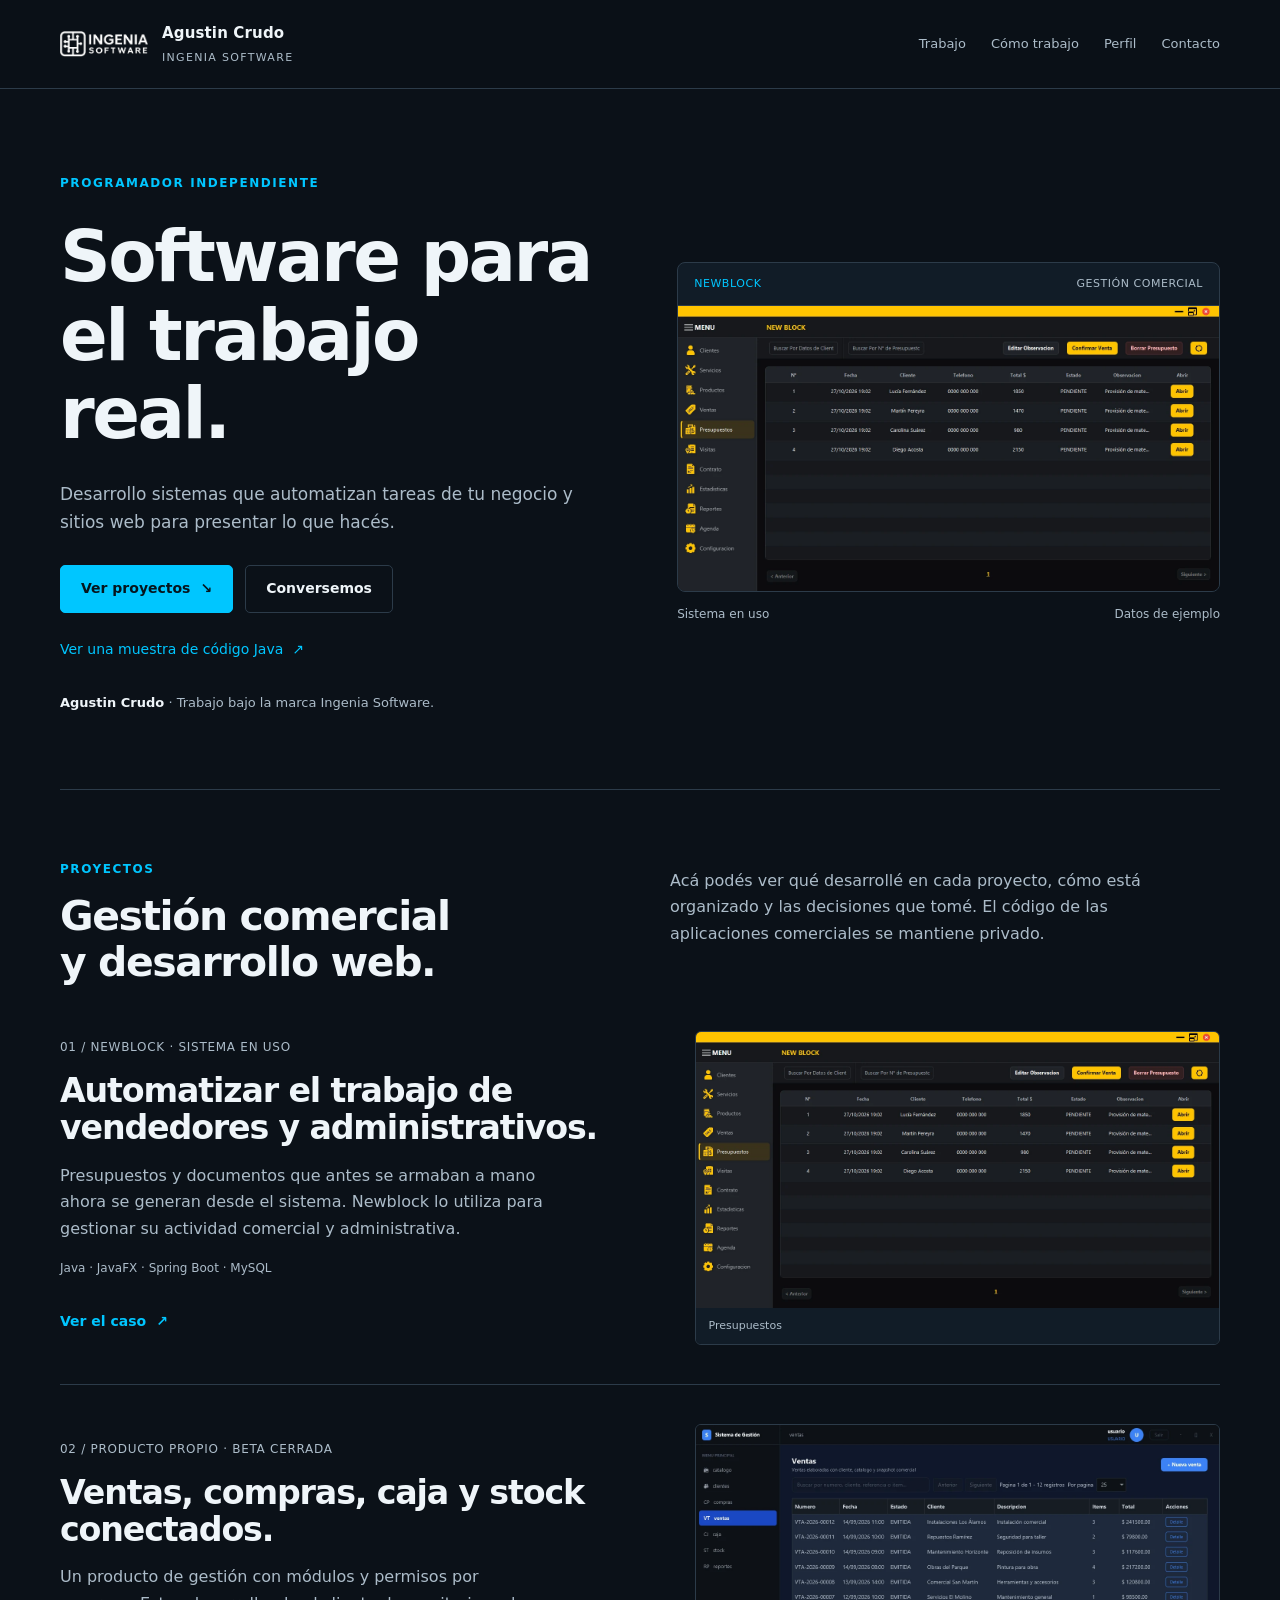
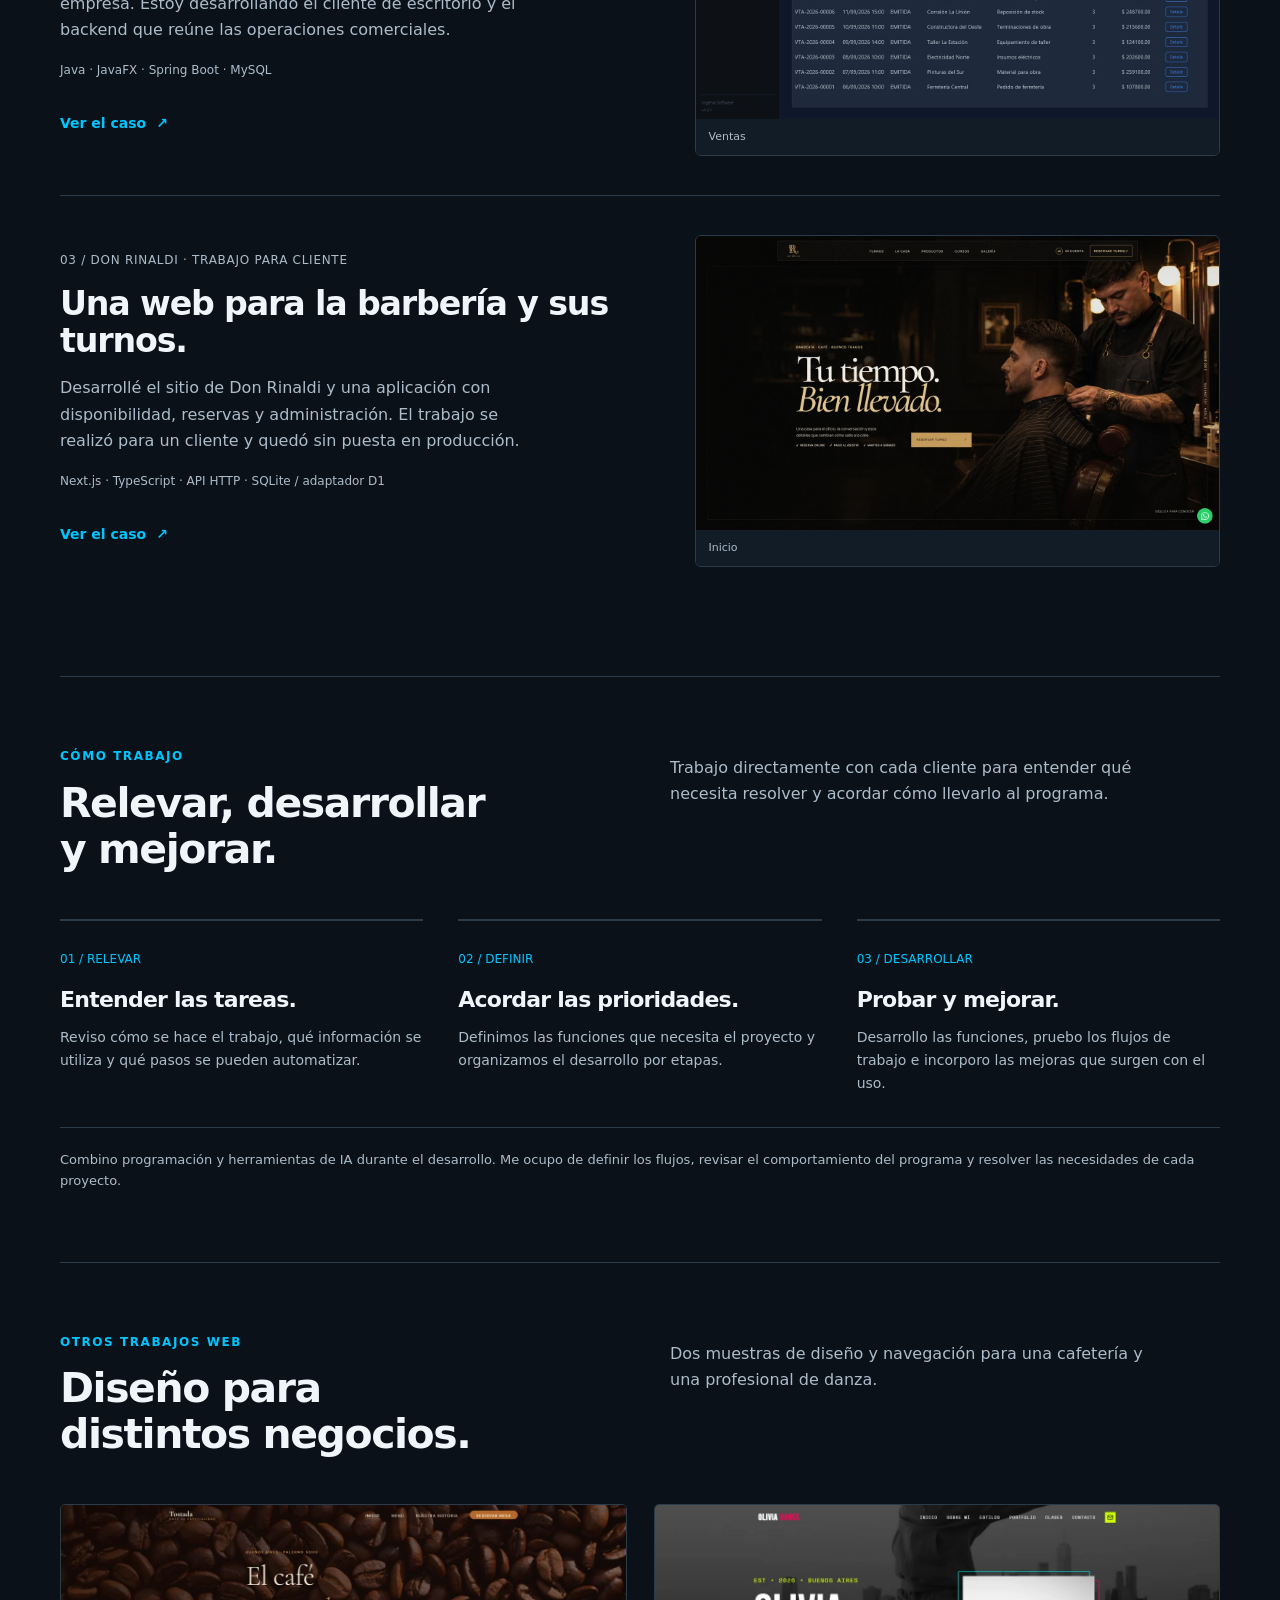
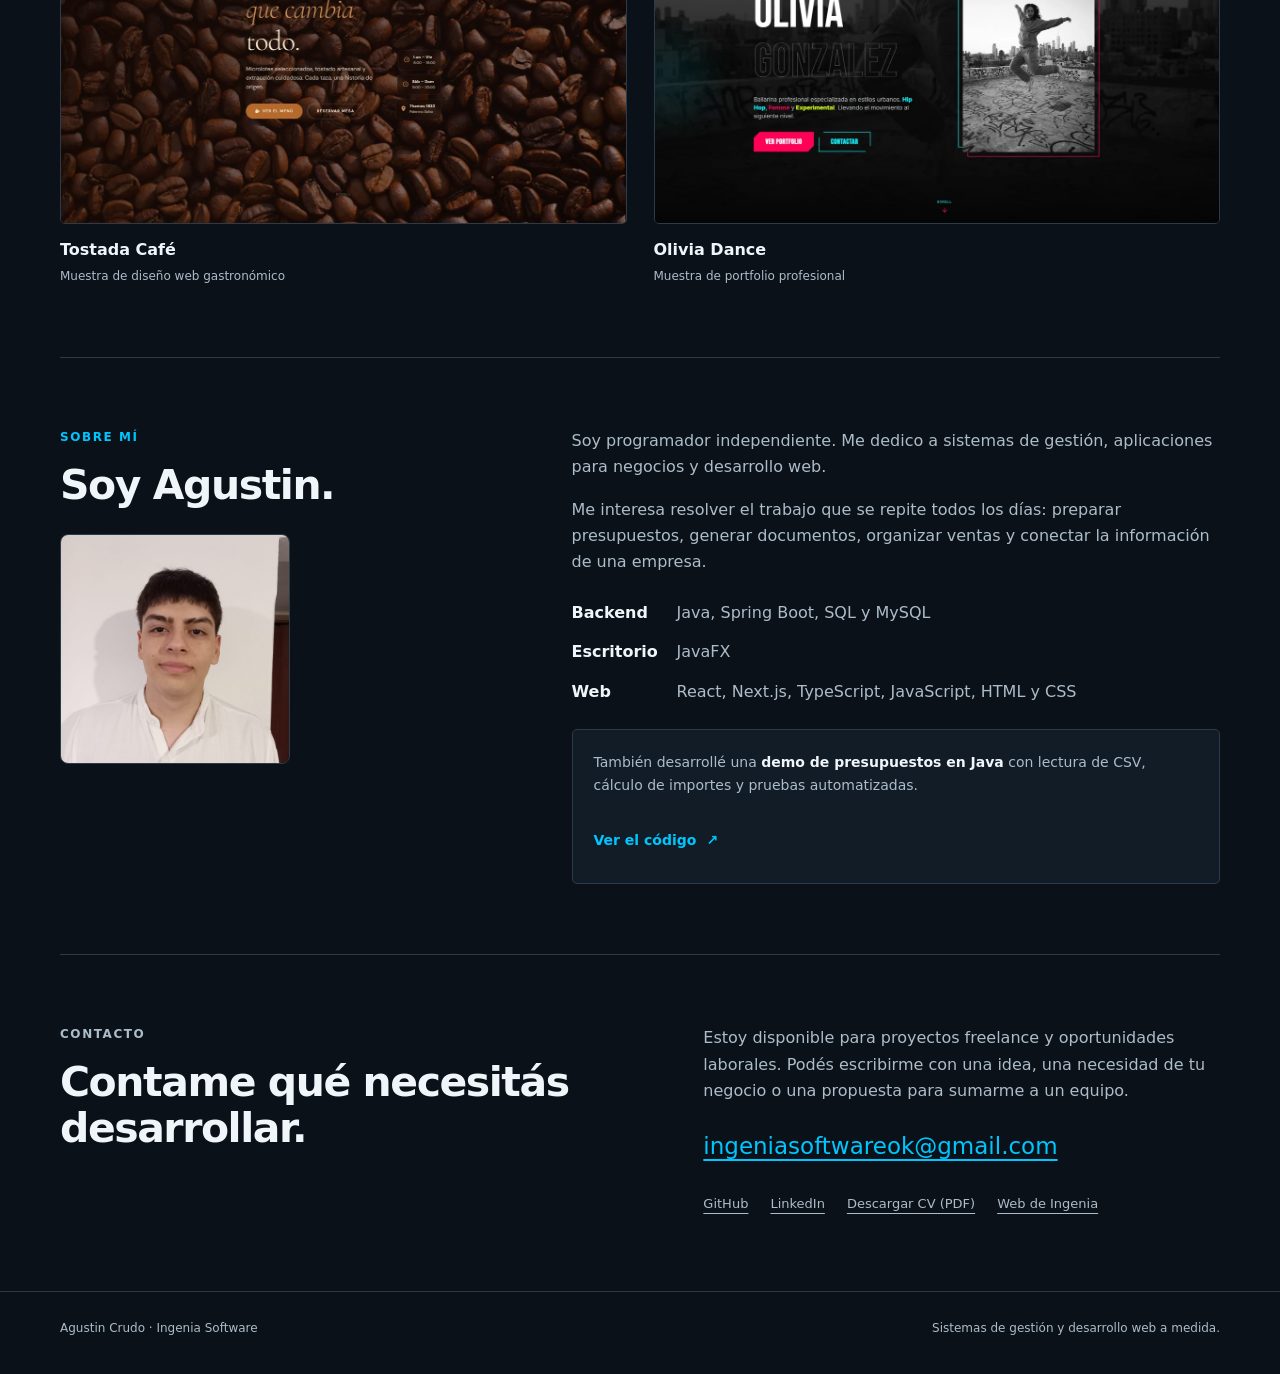
==== commit 7b79a8a5: "Agregar el CV y ajustar la navegación" ====
--- a/index.html
+++ b/index.html
@@ -3,22 +3,22 @@
 <head>
 <meta charset="utf-8"><meta name="viewport" content="width=device-width,initial-scale=1"><meta name="color-scheme" content="dark">
 <title>Agustin Crudo · Ingenia Software | Portfolio</title><meta name="description" content="Desarrollo sistemas de gestión y sitios web. Proyectos, código y contacto de Agustin Crudo, creador de Ingenia Software."><meta name="theme-color" content="#0b1118">
-<link rel="icon" href="assets/logo-blanco-sin-fondo.webp" type="image/webp"><link rel="stylesheet" href="styles.css">
+<link rel="icon" href="assets/favicon.png" sizes="48x48" type="image/png"><link rel="apple-touch-icon" href="assets/apple-touch-icon.png" sizes="180x180"><link rel="stylesheet" href="styles.css">
 <link rel="canonical" href="https://ingeniasoftwareok.github.io/portfolio/"><meta name="robots" content="index,follow">
-<meta property="og:type" content="website"><meta property="og:title" content="Agustin Crudo · Ingenia Software | Portfolio"><meta property="og:description" content="Desarrollo sistemas de gestión y sitios web. Proyectos, código y contacto de Agustin Crudo, creador de Ingenia Software."><meta property="og:url" content="https://ingeniasoftwareok.github.io/portfolio/"><meta property="og:image" content="https://ingeniasoftwareok.github.io/portfolio/assets/caso-gestion-obras/01-presupuestos.webp"><meta name="twitter:card" content="summary_large_image">
+<meta property="og:type" content="website"><meta property="og:title" content="Agustin Crudo · Ingenia Software | Portfolio"><meta property="og:description" content="Desarrollo sistemas de gestión y sitios web. Proyectos, código y contacto de Agustin Crudo, creador de Ingenia Software."><meta property="og:url" content="https://ingeniasoftwareok.github.io/portfolio/"><meta property="og:image" content="https://ingeniasoftwareok.github.io/portfolio/assets/compartir-portfolio.png"><meta property="og:site_name" content="Agustin Crudo · Ingenia Software"><meta property="og:locale" content="es_AR"><meta property="og:image:type" content="image/png"><meta property="og:image:width" content="1200"><meta property="og:image:height" content="630"><meta property="og:image:alt" content="Agustin Crudo · Ingenia Software | Portfolio"><meta name="twitter:card" content="summary_large_image"><meta name="twitter:title" content="Agustin Crudo · Ingenia Software | Portfolio"><meta name="twitter:description" content="Desarrollo sistemas de gestión y sitios web. Proyectos, código y contacto de Agustin Crudo, creador de Ingenia Software."><meta name="twitter:image" content="https://ingeniasoftwareok.github.io/portfolio/assets/compartir-portfolio.png"><script type="application/ld+json">{"@context": "https://schema.org", "@type": "ProfilePage", "url": "https://ingeniasoftwareok.github.io/portfolio/", "name": "Agustin Crudo · Ingenia Software | Portfolio", "inLanguage": "es-AR", "mainEntity": {"@type": "Person", "@id": "https://ingeniasoftwareok.github.io/portfolio/#agustin", "name": "Agustin Crudo", "jobTitle": "Programador independiente", "url": "https://ingeniasoftwareok.github.io/portfolio/", "image": "https://ingeniasoftwareok.github.io/portfolio/assets/agustin-crudo.jpeg", "sameAs": ["https://github.com/IngeniaSoftwareok", "https://www.linkedin.com/in/agust%C3%ADn-crudo/"]}}</script>
 </head>
 <body>
 <a class="skip" href="#contenido">Saltar al contenido</a>
 <header class="site-header"><div class="shell header-inner"><a class="identity" href="index.html" aria-label="Agustin Crudo, inicio"><img src="assets/logo-blanco-sin-fondo.webp" width="88" height="26" alt=""><span><strong>Agustin Crudo</strong><small>Ingenia Software</small></span></a><nav class="desktop-nav" aria-label="Principal"><a href="index.html#trabajos">Trabajo</a><a href="index.html#metodo">Cómo trabajo</a><a href="index.html#perfil">Perfil</a><a href="index.html#contacto">Contacto</a></nav><details class="mobile-nav"><summary>Menú</summary><nav aria-label="Principal móvil"><a href="index.html#trabajos">Trabajo</a><a href="index.html#metodo">Cómo trabajo</a><a href="index.html#perfil">Perfil</a><a href="index.html#contacto">Contacto</a></nav></details></div></header>
 <main id="contenido">
-<section class="hero shell"><div><p class="eyebrow">Programador independiente</p><h1>Software para el trabajo real.</h1><p class="lead">Desarrollo sistemas que automatizan tareas de tu negocio y sitios web para presentar lo que hacés.</p><div class="actions"><a class="button primary" href="#trabajos">Ver proyectos <span aria-hidden="true">↘</span></a><a class="button" href="mailto:ingeniasoftwareok@gmail.com">Conversemos</a></div><p class="byline"><strong>Agustin Crudo</strong> · Trabajo bajo la marca Ingenia Software.</p></div><div class="hero-visual"><figure><div class="screen-frame"><div class="screen-top"><span>NEWBLOCK</span><span>GESTIÓN COMERCIAL</span></div><a class="zoom" data-lightbox href="assets/caso-gestion-obras/01-presupuestos.webp" data-caption="Presupuestos de Newblock."><img src="assets/caso-gestion-obras/01-presupuestos.webp" width="1366" height="720" alt="Listado de presupuestos de Newblock" loading="eager" decoding="async"></a></div><figcaption class="screen-caption"><span>Sistema en uso</span><span>Datos de ejemplo</span></figcaption></figure></div></section>
-<section class="section shell" id="trabajos"><div class="section-heading"><div><p class="eyebrow">Proyectos</p><h2>Gestión comercial<br>y desarrollo web.</h2></div><p>Acá podés ver qué desarrollé en cada proyecto, cómo está organizado y las decisiones que tomé. El código de las aplicaciones comerciales se mantiene privado.</p></div><article class="work-row"><div class="work-copy"><span class="work-index">01 / NEWBLOCK · SISTEMA EN USO</span><h3>Automatizar el trabajo de vendedores y administrativos.</h3><p>Presupuestos y documentos que antes se armaban a mano ahora se generan desde el sistema. Newblock lo utiliza para gestionar su actividad comercial y administrativa.</p><p class="stack">Java · JavaFX · Spring Boot · MySQL</p><a class="text-link" href="casos/obras.html">Ver el caso <span aria-hidden="true">↗</span></a></div><figure class="work-image"><a class="zoom" href="casos/obras.html" aria-label="Ver el caso Newblock · Sistema de gestión"><img src="assets/caso-gestion-obras/01-presupuestos.webp" width="1366" height="720" alt="Listado de presupuestos de Newblock" loading="lazy" decoding="async"></a><figcaption>Presupuestos</figcaption></figure></article><article class="work-row"><div class="work-copy"><span class="work-index">02 / PRODUCTO PROPIO · BETA CERRADA</span><h3>Ventas, compras, caja y stock conectados.</h3><p>Un producto de gestión con módulos y permisos por empresa. Estoy desarrollando el cliente de escritorio y el backend que reúne las operaciones comerciales.</p><p class="stack">Java · JavaFX · Spring Boot · MySQL</p><a class="text-link" href="casos/multimodulo.html">Ver el caso <span aria-hidden="true">↗</span></a></div><figure class="work-image"><a class="zoom" href="casos/multimodulo.html" aria-label="Ver el caso Gestión Multimódulo"><img src="assets/caso-gestion-multimodulo/01-ventas.webp" width="1366" height="768" alt="Listado de ventas de Gestión Multimódulo" loading="lazy" decoding="async"></a><figcaption>Ventas</figcaption></figure></article><article class="work-row"><div class="work-copy"><span class="work-index">03 / DON RINALDI · TRABAJO PARA CLIENTE</span><h3>Una web para la barbería y sus turnos.</h3><p>Desarrollé el sitio de Don Rinaldi y una aplicación con disponibilidad, reservas y administración. El trabajo se realizó para un cliente y quedó sin puesta en producción.</p><p class="stack">Next.js · TypeScript · API HTTP · SQLite / adaptador D1</p><a class="text-link" href="casos/don-rinaldi.html">Ver el caso <span aria-hidden="true">↗</span></a></div><figure class="work-image"><a class="zoom" href="casos/don-rinaldi.html" aria-label="Ver el caso Don Rinaldi"><img src="assets/caso-don-rinaldi/01-inicio.webp" width="1440" height="810" alt="Página de inicio de Don Rinaldi" loading="lazy" decoding="async"></a><figcaption>Inicio</figcaption></figure></article></section>
+<section class="hero shell"><div><p class="eyebrow">Programador independiente</p><h1>Software para el trabajo real.</h1><p class="lead">Desarrollo sistemas que automatizan tareas de tu negocio y sitios web para presentar lo que hacés.</p><div class="actions"><a class="button primary" href="#trabajos">Ver proyectos <span aria-hidden="true">↘</span></a><a class="button" href="mailto:ingeniasoftwareok@gmail.com">Conversemos</a></div><p class="hero-code"><a href="https://github.com/IngeniaSoftwareok/demo-presupuestos-java">Ver una muestra de código Java <span aria-hidden="true">↗</span></a></p><p class="byline"><strong>Agustin Crudo</strong> · Trabajo bajo la marca Ingenia Software.</p></div><div class="hero-visual"><figure><div class="screen-frame"><div class="screen-top"><span>NEWBLOCK</span><span>GESTIÓN COMERCIAL</span></div><a class="zoom" data-lightbox href="assets/caso-gestion-obras/01-presupuestos.webp" data-caption="Presupuestos de Newblock."><img src="assets/caso-gestion-obras/01-presupuestos.webp" width="1366" height="720" alt="Listado de presupuestos de Newblock" loading="eager" decoding="async"></a></div><figcaption class="screen-caption"><span>Sistema en uso</span><span>Datos de ejemplo</span></figcaption></figure></div></section>
+<section class="section shell" id="trabajos"><div class="section-heading"><div><p class="eyebrow">Proyectos</p><h2>Gestión comercial<br>y desarrollo web.</h2></div><p>Acá podés ver qué desarrollé en cada proyecto, cómo está organizado y las decisiones que tomé. El código de las aplicaciones comerciales se mantiene privado.</p></div><article class="work-row"><div class="work-copy"><span class="work-index">01 / NEWBLOCK · SISTEMA EN USO</span><h3>Automatizar el trabajo de vendedores y administrativos.</h3><p>Presupuestos y documentos que antes se armaban a mano ahora se generan desde el sistema. Newblock lo utiliza para gestionar su actividad comercial y administrativa.</p><p class="stack">Java · JavaFX · Spring Boot · MySQL</p><a class="text-link" href="casos/obras.html" aria-label="Ver el caso Newblock · Sistema de gestión">Ver el caso <span aria-hidden="true">↗</span></a></div><figure class="work-image"><a class="project-preview" href="casos/obras.html" aria-label="Ver el caso Newblock · Sistema de gestión"><img src="assets/caso-gestion-obras/01-presupuestos.webp" width="1366" height="720" alt="Listado de presupuestos de Newblock" loading="lazy" decoding="async"></a><figcaption>Presupuestos</figcaption></figure></article><article class="work-row"><div class="work-copy"><span class="work-index">02 / PRODUCTO PROPIO · BETA CERRADA</span><h3>Ventas, compras, caja y stock conectados.</h3><p>Un producto de gestión con módulos y permisos por empresa. Estoy desarrollando el cliente de escritorio y el backend que reúne las operaciones comerciales.</p><p class="stack">Java · JavaFX · Spring Boot · MySQL</p><a class="text-link" href="casos/multimodulo.html" aria-label="Ver el caso Gestión Multimódulo">Ver el caso <span aria-hidden="true">↗</span></a></div><figure class="work-image"><a class="project-preview" href="casos/multimodulo.html" aria-label="Ver el caso Gestión Multimódulo"><img src="assets/caso-gestion-multimodulo/01-ventas.webp" width="1366" height="768" alt="Listado de ventas de Gestión Multimódulo" loading="lazy" decoding="async"></a><figcaption>Ventas</figcaption></figure></article><article class="work-row"><div class="work-copy"><span class="work-index">03 / DON RINALDI · TRABAJO PARA CLIENTE</span><h3>Una web para la barbería y sus turnos.</h3><p>Desarrollé el sitio de Don Rinaldi y una aplicación con disponibilidad, reservas y administración. El trabajo se realizó para un cliente y quedó sin puesta en producción.</p><p class="stack">Next.js · TypeScript · API HTTP · SQLite / adaptador D1</p><a class="text-link" href="casos/don-rinaldi.html" aria-label="Ver el caso Don Rinaldi">Ver el caso <span aria-hidden="true">↗</span></a></div><figure class="work-image"><a class="project-preview" href="casos/don-rinaldi.html" aria-label="Ver el caso Don Rinaldi"><img src="assets/caso-don-rinaldi/01-inicio.webp" width="1440" height="810" alt="Página de inicio de Don Rinaldi" loading="lazy" decoding="async"></a><figcaption>Inicio</figcaption></figure></article></section>
 <section class="section shell" id="metodo"><div class="section-heading"><div><p class="eyebrow">Cómo trabajo</p><h2>Relevar, desarrollar<br>y mejorar.</h2></div><p>Trabajo directamente con cada cliente para entender qué necesita resolver y acordar cómo llevarlo al programa.</p></div><div class="process"><article><span class="number">01 / RELEVAR</span><h3>Entender las tareas.</h3><p>Reviso cómo se hace el trabajo, qué información se utiliza y qué pasos se pueden automatizar.</p></article><article><span class="number">02 / DEFINIR</span><h3>Acordar las prioridades.</h3><p>Definimos las funciones que necesita el proyecto y organizamos el desarrollo por etapas.</p></article><article><span class="number">03 / DESARROLLAR</span><h3>Probar y mejorar.</h3><p>Desarrollo las funciones, pruebo los flujos de trabajo e incorporo las mejoras que surgen con el uso.</p></article></div><p class="method-note">Combino programación y herramientas de IA durante el desarrollo. Me ocupo de definir los flujos, revisar el comportamiento del programa y resolver las necesidades de cada proyecto.</p></section>
 <section class="section shell"><div class="section-heading"><div><p class="eyebrow">Otros trabajos web</p><h2>Diseño para<br>distintos negocios.</h2></div><p>Dos muestras de diseño y navegación para una cafetería y una profesional de danza.</p></div><div class="samples"><figure class="sample"><a class="zoom" data-lightbox href="assets/tostada.webp" data-caption="Tostada Café · Diseño web."><img src="assets/tostada.webp" width="1200" height="675" alt="Diseño web de Tostada Café" loading="lazy" decoding="async"></a><figcaption><strong>Tostada Café</strong><span>Muestra de diseño web gastronómico</span></figcaption></figure><figure class="sample"><a class="zoom" data-lightbox href="assets/olivia.webp" data-caption="Olivia Dance · Portfolio de danza."><img src="assets/olivia.webp" width="1200" height="675" alt="Portfolio web de Olivia Dance" loading="lazy" decoding="async"></a><figcaption><strong>Olivia Dance</strong><span>Muestra de portfolio profesional</span></figcaption></figure></div></section>
-<section class="section shell about" id="perfil"><div><p class="eyebrow">Sobre mí</p><h2>Soy Agustin.</h2></div><div class="about-copy"><p>Soy programador independiente. Me dedico a sistemas de gestión, aplicaciones para negocios y desarrollo web.</p><p>Me interesa resolver el trabajo que se repite todos los días: preparar presupuestos, generar documentos, organizar ventas y conectar la información de una empresa.</p><div class="case-callout"><p>También desarrollé una <strong>demo de presupuestos en Java</strong> con lectura de CSV, cálculo de importes y pruebas automatizadas.</p><a class="text-link" href="https://github.com/IngeniaSoftwareok/demo-presupuestos-java">Ver el código <span aria-hidden="true">↗</span></a></div></div></section>
-<section class="section shell contact-block" id="contacto"><div><p class="eyebrow">Contacto</p><h2>Contame qué necesitás desarrollar.</h2></div><div><p>Estoy disponible para proyectos freelance y oportunidades laborales. Podés escribirme con una idea, una necesidad de tu negocio o una propuesta para sumarme a un equipo.</p><a class="contact-mail" href="mailto:ingeniasoftwareok@gmail.com">ingeniasoftwareok@gmail.com</a><div class="contact-links"><a href="https://github.com/IngeniaSoftwareok">GitHub</a><a href="https://ingenia-software.com.ar/">Web de Ingenia</a></div></div></section>
+<section class="section shell about" id="perfil"><div><p class="eyebrow">Sobre mí</p><h2>Soy Agustin.</h2><img class="portrait" src="assets/agustin-crudo.jpeg" width="1200" height="1600" alt="Agustin Crudo" loading="lazy" decoding="async"></div><div class="about-copy"><p>Soy programador independiente. Me dedico a sistemas de gestión, aplicaciones para negocios y desarrollo web.</p><p>Me interesa resolver el trabajo que se repite todos los días: preparar presupuestos, generar documentos, organizar ventas y conectar la información de una empresa.</p><dl class="skills"><div><dt>Backend</dt><dd>Java, Spring Boot, SQL y MySQL</dd></div><div><dt>Escritorio</dt><dd>JavaFX</dd></div><div><dt>Web</dt><dd>React, Next.js, TypeScript, JavaScript, HTML y CSS</dd></div></dl><div class="case-callout"><p>También desarrollé una <strong>demo de presupuestos en Java</strong> con lectura de CSV, cálculo de importes y pruebas automatizadas.</p><a class="text-link" href="https://github.com/IngeniaSoftwareok/demo-presupuestos-java">Ver el código <span aria-hidden="true">↗</span></a></div></div></section>
+<section class="section shell contact-block" id="contacto"><div><p class="eyebrow">Contacto</p><h2>Contame qué necesitás desarrollar.</h2></div><div><p>Estoy disponible para proyectos freelance y oportunidades laborales. Podés escribirme con una idea, una necesidad de tu negocio o una propuesta para sumarme a un equipo.</p><a class="contact-mail" href="mailto:ingeniasoftwareok@gmail.com">ingeniasoftwareok@gmail.com</a><div class="contact-links"><a href="https://github.com/IngeniaSoftwareok">GitHub</a><a href="https://www.linkedin.com/in/agust%C3%ADn-crudo/">LinkedIn</a><a href="assets/agustin-crudo-cv.pdf" download="Agustin-Crudo-CV.pdf">Descargar CV (PDF)</a><a href="https://ingenia-software.com.ar/">Web de Ingenia</a></div></div></section>
 </main>
 <footer class="site-footer"><div class="shell footer-inner"><span>Agustin Crudo · Ingenia Software</span><span>Sistemas de gestión y desarrollo web a medida.</span></div></footer>
-<dialog id="capture-dialog" aria-labelledby="capture-title"><div class="dialog-head"><strong id="capture-title">Captura del proyecto</strong><button type="button">Cerrar</button></div><img alt=""><p></p></dialog>
+<dialog id="capture-dialog" aria-labelledby="capture-title"><div class="dialog-head"><strong id="capture-title">Captura del proyecto</strong><button type="button" autofocus>Cerrar</button></div><img alt=""><p></p></dialog>
 <script src="app.js" defer></script>
 </body></html>
--- a/styles.css
+++ b/styles.css
@@ -1,8 +1,18 @@
 :root{color-scheme:dark;--bg:#0b1118;--panel:#111c27;--ink:#eff5f9;--muted:#acbcc9;--line:#2c3b49;--accent:#00c6ff;--font:system-ui,-apple-system,"Segoe UI",sans-serif}
 *{box-sizing:border-box}html{scroll-behavior:smooth;scroll-padding-top:100px}body{margin:0;background:var(--bg);color:var(--ink);font:16px/1.65 var(--font)}a{color:inherit;text-underline-offset:5px}button,summary{font:inherit}button,a,summary{-webkit-tap-highlight-color:transparent}a:focus-visible,button:focus-visible,summary:focus-visible{outline:3px solid var(--accent);outline-offset:6px}img{display:block;max-width:100%;height:auto}h1,h2,h3,p,figure{margin:0}h1,h2,h3{line-height:1.12;font-weight:650;letter-spacing:-.035em}h1{font-size:clamp(42px,5.5vw,78px)}h2{font-size:clamp(29px,3.2vw,43px)}h3{font-size:22px}p+p{margin-top:16px}strong{font-weight:650}.shell{width:min(1160px,calc(100% - 64px));margin-inline:auto}.eyebrow{color:var(--accent);font-size:12px;letter-spacing:.13em;text-transform:uppercase;font-weight:650}.muted{color:var(--muted)}.skip{position:absolute;left:16px;top:-100px;padding:12px;background:var(--accent);color:var(--bg);z-index:20}.skip:focus{top:12px}
 .site-header{position:sticky;top:0;z-index:5;background:rgba(11,17,24,.97);border-bottom:1px solid var(--line)}.header-inner{display:flex;align-items:center;justify-content:space-between;gap:24px;min-height:88px}.identity{display:flex;gap:14px;align-items:center;text-decoration:none}.identity img{width:88px;height:32px;object-fit:contain}.identity span{display:grid;gap:3px}.identity strong{font-size:15px;letter-spacing:.01em}.identity small{font-size:11px;color:var(--muted);text-transform:uppercase;letter-spacing:.12em}.desktop-nav{display:flex;gap:25px;font-size:13px}.desktop-nav a{text-decoration:none;color:var(--muted);padding-block:10px}.desktop-nav a:hover{color:var(--ink)}.mobile-nav{display:none}.hero{display:grid;grid-template-columns:1.03fr 1fr;gap:58px;align-items:center;padding-block:85px 76px}.hero h1{margin-top:24px;max-width:11ch}.hero .lead{margin-top:26px;color:var(--muted);max-width:49ch;font-size:17px}.hero .byline{margin-top:24px;font-size:13px;color:var(--muted)}.hero .byline strong{color:var(--ink)}.actions{display:flex;flex-wrap:wrap;gap:12px;margin-top:29px}.button{display:inline-flex;align-items:center;justify-content:center;gap:10px;min-height:47px;padding:11px 20px;border:1px solid var(--line);background:transparent;color:var(--ink);border-radius:5px;text-decoration:none;font-size:14px;font-weight:600;cursor:pointer}.button.primary{background:var(--accent);color:#05151e;border-color:var(--accent)}.button:hover{border-color:var(--accent)}.screen-frame{border:1px solid var(--line);border-radius:8px;overflow:hidden;background:var(--panel)}.screen-top{display:flex;align-items:center;justify-content:space-between;gap:10px;padding:12px 16px;border-bottom:1px solid var(--line);font-size:11px;color:var(--muted);letter-spacing:.05em}.screen-top span:first-child{color:var(--accent)}.screen-caption{display:flex;justify-content:space-between;gap:15px;margin-top:13px;color:var(--muted);font-size:12px}.zoom{display:block;text-decoration:none;cursor:zoom-in}.zoom:hover img{filter:brightness(1.06)}.section{padding-block:70px;border-top:1px solid var(--line)}.section-heading{display:grid;grid-template-columns:1fr 1fr;align-items:start;gap:60px;margin-bottom:46px}.section-heading h2{margin-top:14px;max-width:19ch}.section-heading>p{color:var(--muted);max-width:48ch;padding-top:8px}.work-row{display:grid;grid-template-columns:1.12fr 1fr;gap:48px;align-items:center;padding-block:39px;border-top:1px solid var(--line)}.work-row:first-of-type{padding-top:0;border-top:0}.work-index{font-size:12px;letter-spacing:.06em;color:var(--muted)}.work-copy h3{margin-top:13px;font-size:clamp(25px,2.6vw,34px)}.work-copy>p{margin-top:16px;color:var(--muted);max-width:48ch}.work-copy .stack{margin-top:17px;font-size:12px;color:var(--muted)}.text-link{display:inline-flex;gap:10px;align-items:center;color:var(--accent);margin-top:21px;text-decoration:none;font-size:14px;font-weight:600}.text-link:hover{text-decoration:underline}.work-image{border:1px solid var(--line);border-radius:6px;overflow:hidden}.work-image img{width:100%}.work-image figcaption{padding:9px 12px;font-size:11px;color:var(--muted);background:var(--panel)}.process{display:grid;grid-template-columns:repeat(3,minmax(0,1fr));gap:35px}.process article{border-top:2px solid var(--line);padding-top:24px}.process .number{color:var(--accent);font-size:12px}.process h3{margin-top:17px;font-size:22px}.process p{margin-top:13px;color:var(--muted);font-size:14px}.method-note{margin-top:32px;padding-top:21px;border-top:1px solid var(--line);font-size:13px;color:var(--muted)}.samples{display:grid;grid-template-columns:1fr 1fr;gap:27px}.sample img{border:1px solid var(--line);border-radius:5px}.sample figcaption{display:grid;gap:4px;margin-top:13px}.sample figcaption strong{font-size:16px}.sample figcaption span{font-size:12px;color:var(--muted)}.about{display:grid;grid-template-columns:.65fr 1fr;gap:90px}.about h2{margin-top:15px}.about-copy{color:var(--muted)}.about-copy strong{color:var(--ink)}.contact-block{display:grid;grid-template-columns:1.1fr 1fr;gap:75px;align-items:start}.contact-block h2{max-width:18ch;margin-top:15px}.contact-block p{color:var(--muted)}.contact-mail{display:inline-block;margin-top:24px;color:var(--accent);font-size:clamp(16px,2.1vw,23px);overflow-wrap:anywhere}.contact-links{display:flex;flex-wrap:wrap;gap:22px;margin-top:19px;font-size:13px;color:var(--muted)}.site-footer{padding:27px 0 35px;border-top:1px solid var(--line);font-size:12px;color:var(--muted)}.footer-inner{display:flex;justify-content:space-between;gap:20px;flex-wrap:wrap}
-.breadcrumbs{display:flex;gap:11px;flex-wrap:wrap;color:var(--muted);font-size:12px;padding-top:28px}.case-hero{padding:48px 0 44px}.case-hero h1{font-size:clamp(39px,5.4vw,67px);max-width:17ch;margin-top:20px}.case-hero .lead{font-size:19px;color:var(--muted);margin-top:22px;max-width:67ch}.case-meta{display:grid;grid-template-columns:1fr 1fr 1fr;gap:25px;border-top:1px solid var(--line);padding-top:24px;margin-top:35px;font-size:13px}.case-meta dt{color:var(--muted);font-size:11px;text-transform:uppercase;letter-spacing:.1em;margin-bottom:6px}.case-meta dd{margin:0}.case-cover{margin-bottom:48px}.case-cover img{width:100%;border:1px solid var(--line);border-radius:7px}.case-cover figcaption{margin-top:12px;font-size:12px;color:var(--muted)}.case-body{display:grid;grid-template-columns:190px minmax(0,1fr);gap:62px}.case-index{font-size:12px}.case-index p{color:var(--muted);text-transform:uppercase;letter-spacing:.09em}.case-index ul{list-style:none;margin:15px 0 0;padding:0;display:grid;gap:13px}.case-index a{color:var(--muted);text-decoration:none}.case-index a:hover{color:var(--accent)}.case-content{min-width:0}.case-content section{padding-bottom:45px;margin-bottom:40px;border-bottom:1px solid var(--line);scroll-margin-top:110px}.case-content h2{font-size:30px;margin-bottom:20px}.case-content p,.case-content li{color:var(--muted)}.case-content ul{padding-left:21px}.case-content li+li{margin-top:10px}.case-content .eyebrow{color:var(--accent)}.video-placeholder{position:relative;display:block;width:100%;border:1px solid var(--line);padding:0;background:var(--panel);cursor:pointer;border-radius:7px;overflow:hidden}.video-placeholder img{width:100%;filter:brightness(.65)}.video-play{position:absolute;left:50%;top:50%;transform:translate(-50%,-50%);background:var(--accent);color:#05151e;border-radius:5px;padding:13px 19px;font-size:13px;font-weight:650;white-space:nowrap}.video-holder video{display:block;width:100%;background:#0c1520;border:1px solid var(--line);border-radius:7px;aspect-ratio:8/5}.video-note{font-size:12px;margin-top:14px}.transcript{margin-top:18px;border-top:1px solid var(--line);padding-top:16px;font-size:13px}.transcript summary{cursor:pointer;color:var(--ink)}.transcript p{margin-top:13px}.gallery{display:grid;grid-template-columns:1fr 1fr;gap:23px}.gallery figure:first-child:nth-last-child(3){grid-column:1/-1}.gallery img{width:100%;border:1px solid var(--line);border-radius:5px}.gallery figcaption{margin-top:9px;font-size:12px;color:var(--muted)}.decision-list{display:grid;gap:22px}.decision-list article{border-left:2px solid var(--line);padding-left:20px}.decision-list h3{font-size:18px;margin-bottom:8px}.decision-list p{font-size:14px}.case-next{display:flex;justify-content:space-between;gap:20px;padding-bottom:60px}.diagram{display:grid;grid-template-columns:1fr;gap:10px;margin-top:20px;max-width:460px}.diagram span{border:1px solid var(--line);padding:13px 17px;border-radius:4px;font-size:13px;text-align:center}.diagram span+span::before{content:'↓';display:block;color:var(--accent);margin-bottom:6px}.case-callout{padding:21px;border:1px solid var(--line);border-radius:5px;background:var(--panel);margin-top:20px}.case-callout p{font-size:14px}.case-callout a{color:var(--accent)}
+.breadcrumbs{display:flex;gap:11px;flex-wrap:wrap;color:var(--muted);font-size:12px;padding-top:28px}.case-hero{padding:48px 0 44px}.case-hero h1{font-size:clamp(39px,5.4vw,67px);max-width:17ch;margin-top:20px}.case-hero .lead{font-size:19px;color:var(--muted);margin-top:22px;max-width:67ch}.case-meta{display:grid;grid-template-columns:1fr 1fr 1fr;gap:25px;border-top:1px solid var(--line);padding-top:24px;margin-top:35px;font-size:13px}.case-meta dt{color:var(--muted);font-size:11px;text-transform:uppercase;letter-spacing:.1em;margin-bottom:6px}.case-meta dd{margin:0}.case-cover{margin-bottom:48px}.case-cover img{width:100%;border:1px solid var(--line);border-radius:7px}.case-cover figcaption{margin-top:12px;font-size:12px;color:var(--muted)}.case-body{display:grid;grid-template-columns:190px minmax(0,1fr);gap:62px}.case-index{font-size:12px}.case-index p{color:var(--muted);text-transform:uppercase;letter-spacing:.09em}.case-index ul{list-style:none;margin:15px 0 0;padding:0;display:grid;gap:13px}.case-index a{color:var(--muted);text-decoration:none}.case-index a:hover{color:var(--accent)}.case-content{min-width:0}.case-content section{padding-bottom:45px;margin-bottom:40px;border-bottom:1px solid var(--line);scroll-margin-top:110px}.case-content h2{font-size:30px;margin-bottom:20px}.case-content p,.case-content li{color:var(--muted)}.case-content ul{padding-left:21px}.case-content li+li{margin-top:10px}.case-content .eyebrow{color:var(--accent)}.video-placeholder{position:relative;display:block;width:100%;border:1px solid var(--line);padding:0;background:var(--panel);cursor:pointer;border-radius:7px;overflow:hidden}.video-placeholder img{width:100%;filter:brightness(.65)}.video-play{position:absolute;left:50%;top:50%;transform:translate(-50%,-50%);background:var(--accent);color:#05151e;border-radius:5px;padding:13px 19px;font-size:13px;font-weight:650;white-space:nowrap}.video-holder video{display:block;width:100%;background:#0c1520;border:1px solid var(--line);border-radius:7px;aspect-ratio:8/5}.gallery{display:grid;grid-template-columns:1fr 1fr;gap:23px}.gallery figure:first-child:nth-last-child(3){grid-column:1/-1}.gallery img{width:100%;border:1px solid var(--line);border-radius:5px}.gallery figcaption{margin-top:9px;font-size:12px;color:var(--muted)}.decision-list{display:grid;gap:22px}.decision-list article{border-left:2px solid var(--line);padding-left:20px}.decision-list h3{font-size:18px;margin-bottom:8px}.decision-list p{font-size:14px}.case-next{display:flex;justify-content:space-between;gap:20px;padding-bottom:60px}.diagram{display:grid;grid-template-columns:1fr;gap:10px;margin-top:20px;max-width:460px}.diagram span{border:1px solid var(--line);padding:13px 17px;border-radius:4px;font-size:13px;text-align:center}.diagram span+span::before{content:'↓';display:block;color:var(--accent);margin-bottom:6px}.case-callout{padding:21px;border:1px solid var(--line);border-radius:5px;background:var(--panel);margin-top:20px}.case-callout p{font-size:14px}.case-callout a{color:var(--accent)}
 dialog{width:min(1180px,96vw);max-height:94vh;overflow:auto;padding:18px;background:var(--bg);color:var(--ink);border:1px solid var(--line);border-radius:8px}dialog::backdrop{background:rgba(0,0,0,.86)}dialog img{max-height:77vh;max-width:100%;object-fit:contain;margin:12px auto}dialog p{font-size:13px;color:var(--muted)}.dialog-head{display:flex;justify-content:space-between;align-items:center;gap:20px}.dialog-head button{padding:8px 15px;border:1px solid var(--line);border-radius:4px;background:var(--panel);color:var(--ink);cursor:pointer}
 @media(max-width:900px){.hero{grid-template-columns:1fr;gap:37px;padding-top:55px}.hero h1{max-width:14ch}.hero .lead{max-width:60ch}.hero-visual{max-width:720px}.section-heading{grid-template-columns:1fr;gap:22px}.section-heading>p{max-width:65ch}.work-row{gap:29px;grid-template-columns:1fr 1fr}.about{gap:45px}.contact-block{gap:35px}.case-body{grid-template-columns:1fr;gap:25px}.case-index ul{display:flex;flex-wrap:wrap;gap:13px 24px}.case-index{padding-bottom:23px;border-bottom:1px solid var(--line)}}
 @media(max-width:640px){.shell{width:calc(100% - 36px)}.header-inner{min-height:75px;gap:12px}.identity strong{font-size:14px}.identity img{width:64px;height:27px}.desktop-nav{display:none}.mobile-nav{display:block;font-size:13px}.mobile-nav summary{cursor:pointer;list-style:none;border:1px solid var(--line);padding:7px 12px;border-radius:4px}.mobile-nav nav{position:absolute;left:18px;right:18px;top:67px;display:grid;gap:0;background:var(--panel);padding:12px;border:1px solid var(--line);border-radius:5px}.mobile-nav nav a{padding:12px 8px;text-decoration:none}.hero{padding-block:41px 45px;gap:30px}.hero h1{font-size:47px;letter-spacing:-.045em;max-width:12ch}.hero .lead{font-size:16px}.hero .byline{font-size:12px}.screen-top{font-size:10px;padding:9px 11px}.screen-caption{font-size:11px}.section{padding-block:43px}.section-heading{margin-bottom:29px}.section-heading h2{font-size:31px}.work-row{grid-template-columns:1fr;gap:23px;padding-block:30px}.work-image{grid-row:2}.work-copy h3{font-size:29px}.work-copy p{font-size:15px}.process{grid-template-columns:1fr;gap:25px}.process article{padding-top:17px}.process h3{margin-top:10px}.samples{grid-template-columns:1fr;gap:29px}.about,.contact-block{grid-template-columns:1fr;gap:26px}.contact-mail{font-size:19px}.case-hero{padding-top:31px}.case-hero h1{font-size:43px}.case-hero .lead{font-size:17px}.case-meta{grid-template-columns:1fr;gap:17px;margin-top:26px}.case-meta dt{margin-bottom:2px}.case-cover{margin-bottom:32px}.case-content h2{font-size:27px}.case-content section{padding-bottom:31px;margin-bottom:31px}.gallery{grid-template-columns:1fr}.gallery figure:first-child:nth-last-child(3){grid-column:auto}.case-next{flex-direction:column}.video-play{font-size:12px;padding:10px 13px}.footer-inner{gap:8px}.case-callout{padding:16px}}
 @media(prefers-reduced-motion:reduce){html{scroll-behavior:auto}*{animation:none!important;transition:none!important}}
+
+.hero-code{margin-top:19px;font-size:14px}.hero-code a{display:inline-flex;align-items:center;gap:9px;min-height:36px;color:var(--accent);text-decoration:none}.hero-code a:hover{text-decoration:underline}
+.portrait{width:230px;max-width:100%;aspect-ratio:1/1;object-fit:cover;object-position:50% 38%;border-radius:8px;border:1px solid var(--line);margin-top:25px}
+.skills{display:grid;gap:13px;margin:24px 0}.skills div{display:grid;grid-template-columns:90px 1fr;gap:15px}.skills dt{font-weight:650;color:var(--ink)}.skills dd{margin:0}
+.project-preview{display:block;text-decoration:none}.project-preview:hover img{filter:brightness(1.06)}
+.text-link{min-height:44px}.desktop-nav a{padding-block:12px}.contact-links a{display:inline-flex;align-items:center;min-height:36px}.dialog-head button{min-height:44px;min-width:44px}
+.video-placeholder{text-decoration:none;color:inherit}.video-error{padding:13px 0;font-size:14px}.video-error a{display:inline-flex;align-items:center;min-height:36px;color:var(--accent)}
+@media(max-width:640px){.portrait{width:180px}.skills div{grid-template-columns:1fr;gap:2px}.hero-code{font-size:13px}}
+
+.case-callout > .text-link:only-child{margin-top:0}
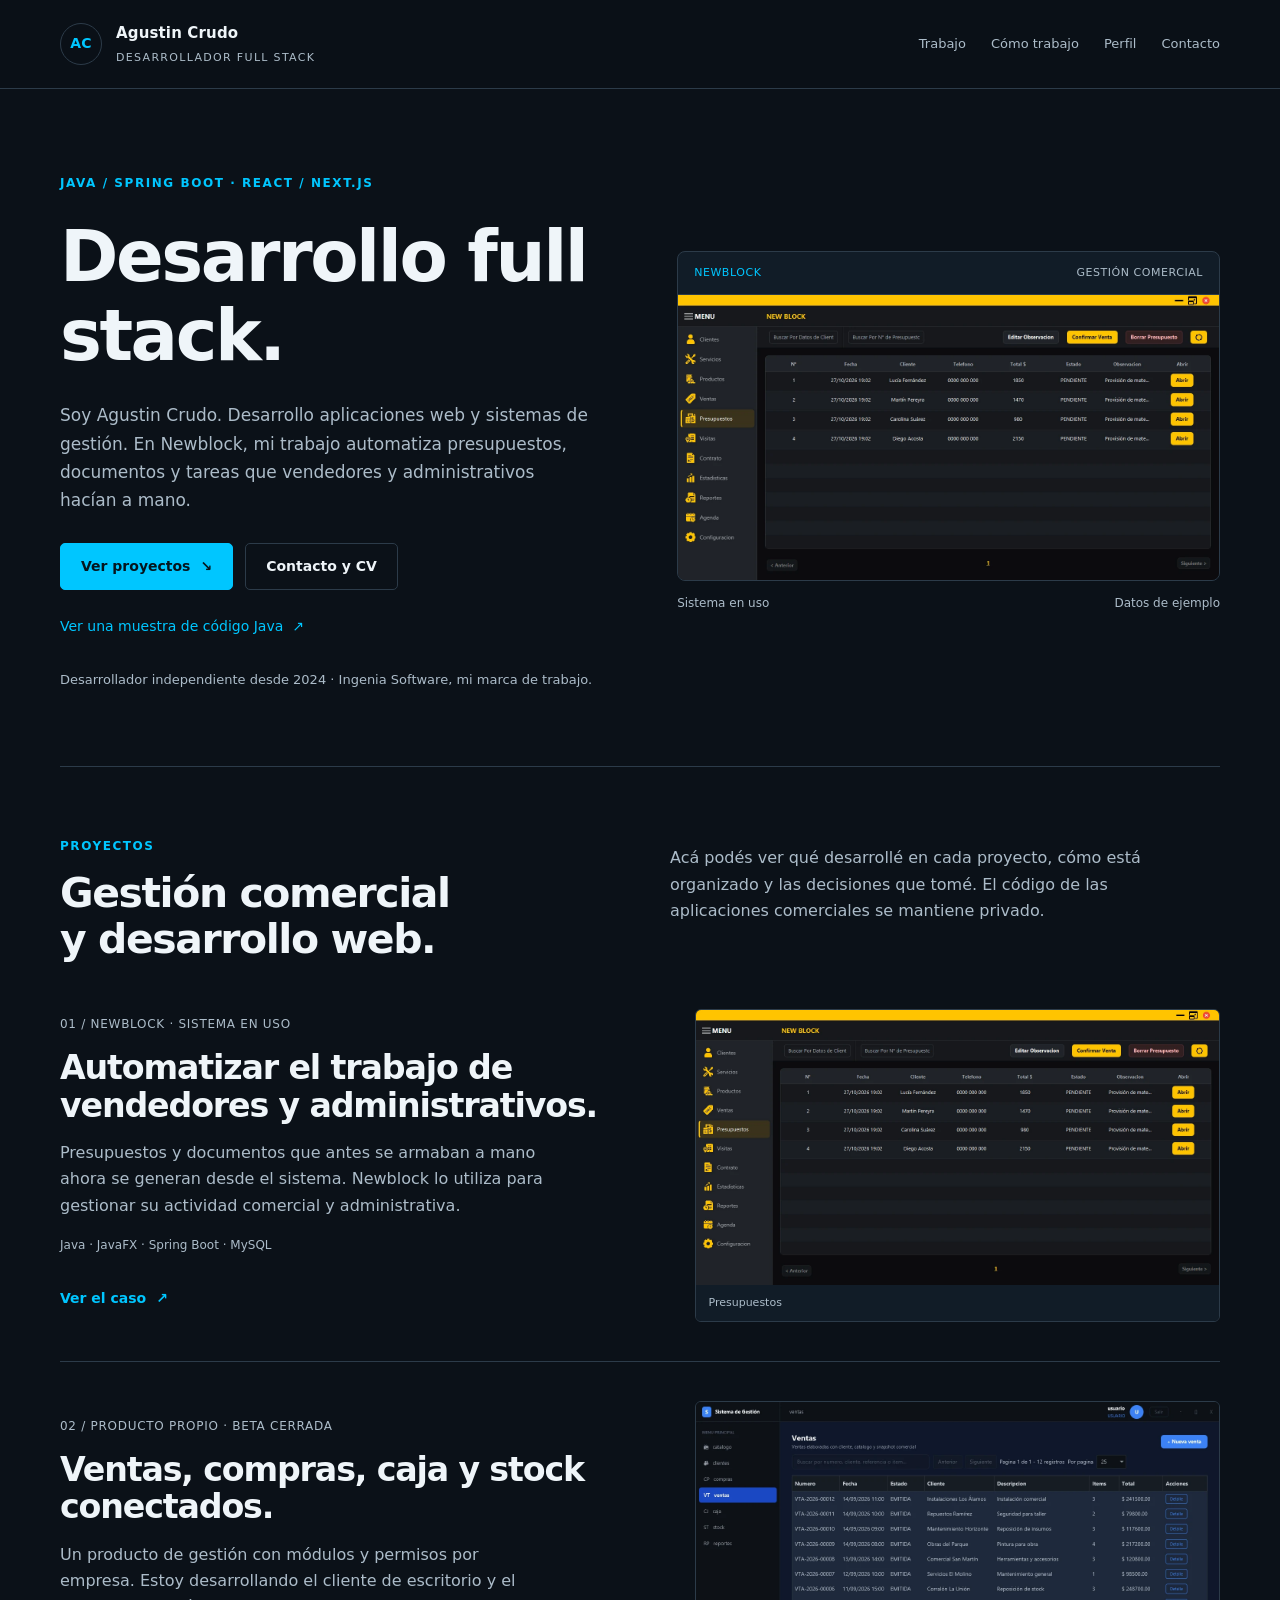
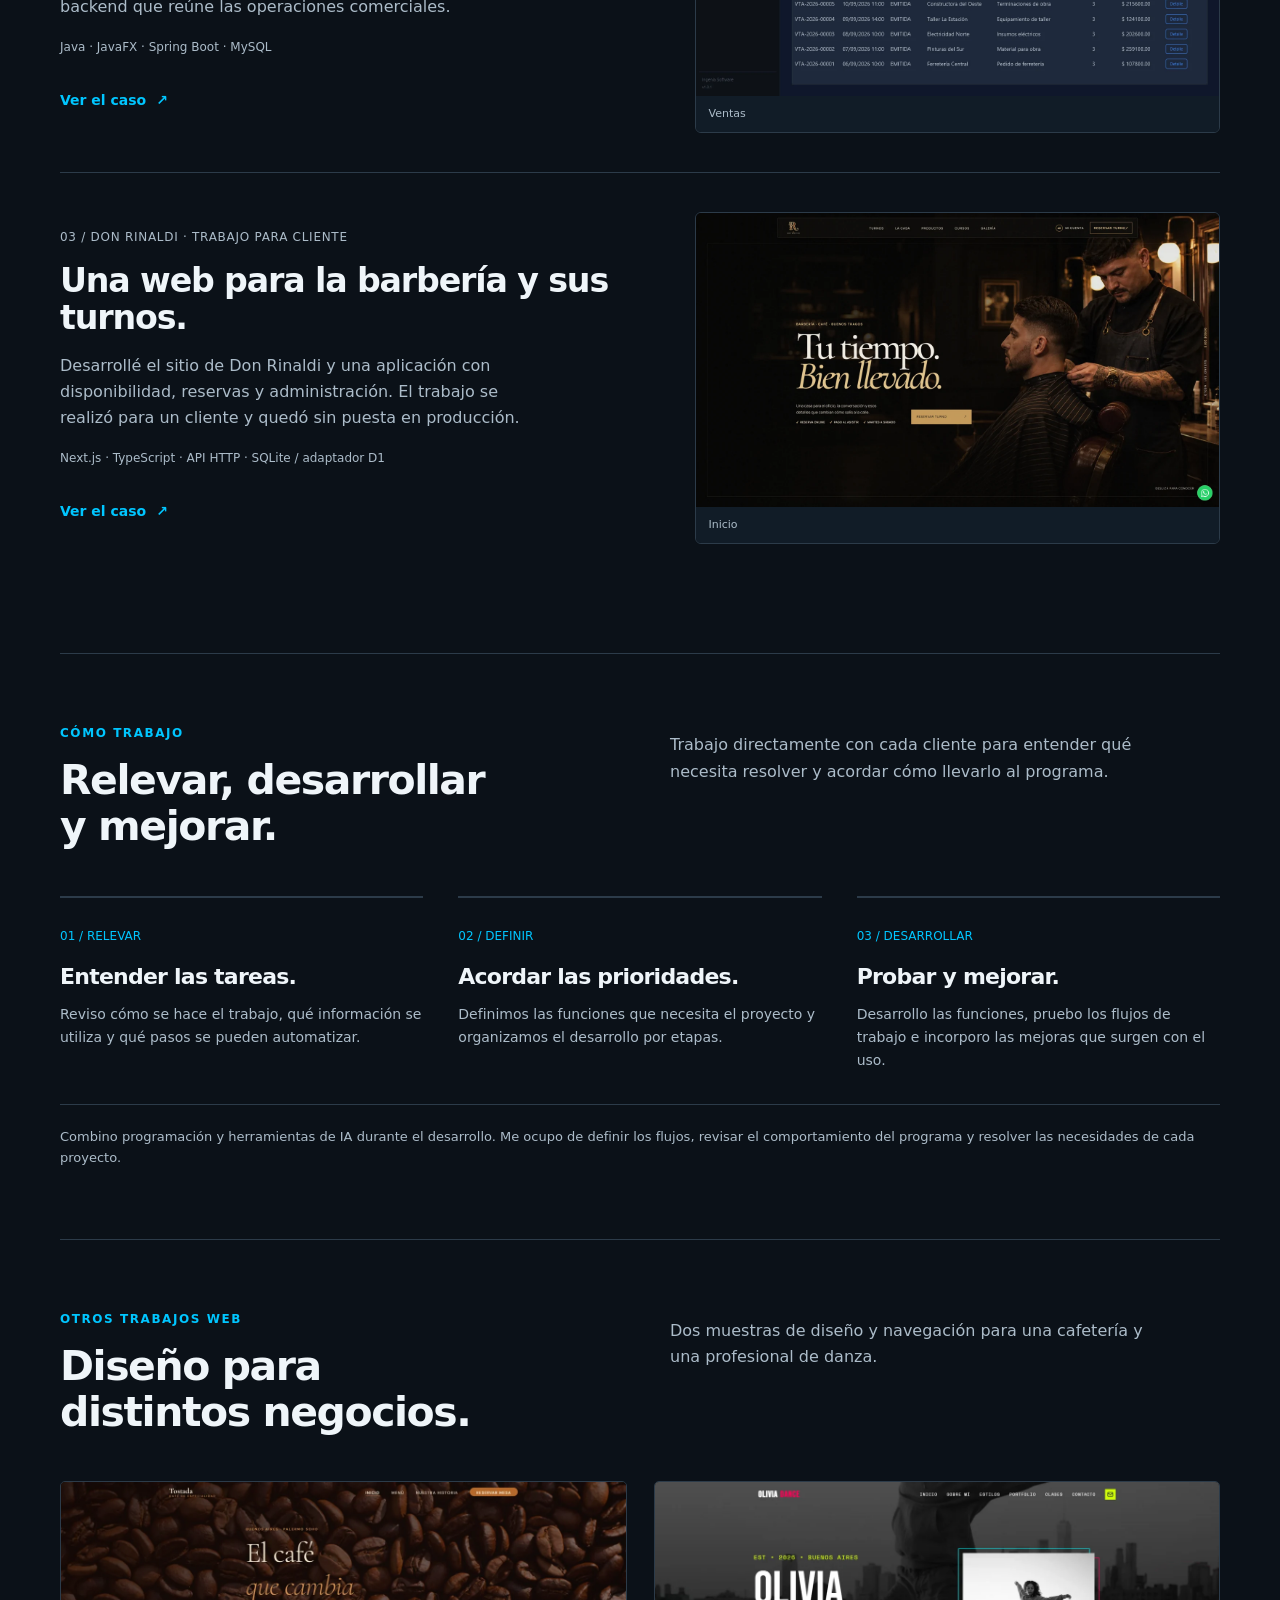
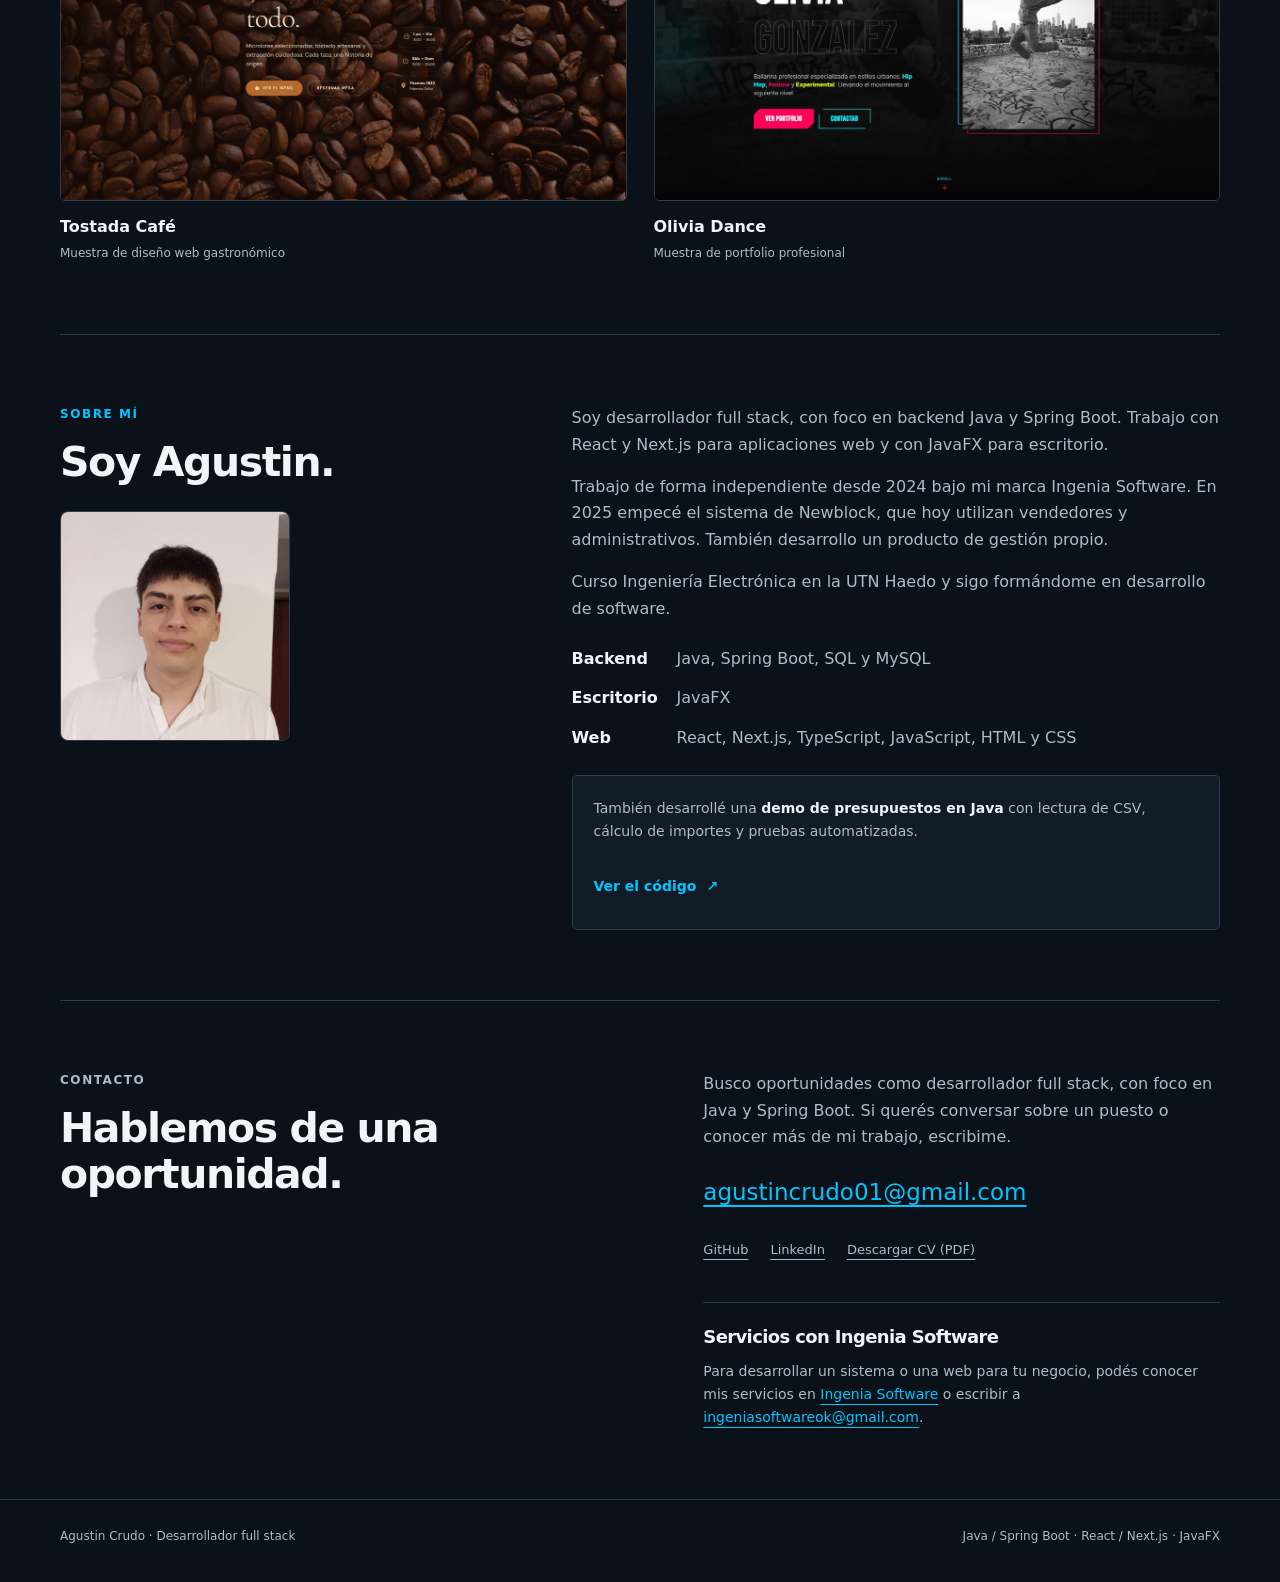
==== commit d40ca571: "Actualizar el perfil y los datos de contacto" ====
--- a/index.html
+++ b/index.html
@@ -2,23 +2,23 @@
 <html lang="es-AR">
 <head>
 <meta charset="utf-8"><meta name="viewport" content="width=device-width,initial-scale=1"><meta name="color-scheme" content="dark">
-<title>Agustin Crudo · Ingenia Software | Portfolio</title><meta name="description" content="Desarrollo sistemas de gestión y sitios web. Proyectos, código y contacto de Agustin Crudo, creador de Ingenia Software."><meta name="theme-color" content="#0b1118">
+<title>Agustin Crudo | Desarrollador full stack</title><meta name="description" content="Desarrollador full stack con base en Java y Spring Boot. Aplicaciones web con React/Next.js y escritorio con JavaFX. Proyectos, código y CV."><meta name="theme-color" content="#0b1118">
 <link rel="icon" href="assets/favicon.png" sizes="48x48" type="image/png"><link rel="apple-touch-icon" href="assets/apple-touch-icon.png" sizes="180x180"><link rel="stylesheet" href="styles.css">
 <link rel="canonical" href="https://ingeniasoftwareok.github.io/portfolio/"><meta name="robots" content="index,follow">
-<meta property="og:type" content="website"><meta property="og:title" content="Agustin Crudo · Ingenia Software | Portfolio"><meta property="og:description" content="Desarrollo sistemas de gestión y sitios web. Proyectos, código y contacto de Agustin Crudo, creador de Ingenia Software."><meta property="og:url" content="https://ingeniasoftwareok.github.io/portfolio/"><meta property="og:image" content="https://ingeniasoftwareok.github.io/portfolio/assets/compartir-portfolio.png"><meta property="og:site_name" content="Agustin Crudo · Ingenia Software"><meta property="og:locale" content="es_AR"><meta property="og:image:type" content="image/png"><meta property="og:image:width" content="1200"><meta property="og:image:height" content="630"><meta property="og:image:alt" content="Agustin Crudo · Ingenia Software | Portfolio"><meta name="twitter:card" content="summary_large_image"><meta name="twitter:title" content="Agustin Crudo · Ingenia Software | Portfolio"><meta name="twitter:description" content="Desarrollo sistemas de gestión y sitios web. Proyectos, código y contacto de Agustin Crudo, creador de Ingenia Software."><meta name="twitter:image" content="https://ingeniasoftwareok.github.io/portfolio/assets/compartir-portfolio.png"><script type="application/ld+json">{"@context": "https://schema.org", "@type": "ProfilePage", "url": "https://ingeniasoftwareok.github.io/portfolio/", "name": "Agustin Crudo · Ingenia Software | Portfolio", "inLanguage": "es-AR", "mainEntity": {"@type": "Person", "@id": "https://ingeniasoftwareok.github.io/portfolio/#agustin", "name": "Agustin Crudo", "jobTitle": "Programador independiente", "url": "https://ingeniasoftwareok.github.io/portfolio/", "image": "https://ingeniasoftwareok.github.io/portfolio/assets/agustin-crudo.jpeg", "sameAs": ["https://github.com/IngeniaSoftwareok", "https://www.linkedin.com/in/agust%C3%ADn-crudo/"]}}</script>
+<meta property="og:type" content="website"><meta property="og:title" content="Agustin Crudo | Desarrollador full stack"><meta property="og:description" content="Desarrollador full stack con base en Java y Spring Boot. Aplicaciones web con React/Next.js y escritorio con JavaFX. Proyectos, código y CV."><meta property="og:url" content="https://ingeniasoftwareok.github.io/portfolio/"><meta property="og:image" content="https://ingeniasoftwareok.github.io/portfolio/assets/compartir-portfolio.png"><meta property="og:site_name" content="Agustin Crudo | Desarrollador full stack"><meta property="og:locale" content="es_AR"><meta property="og:image:type" content="image/png"><meta property="og:image:width" content="1200"><meta property="og:image:height" content="630"><meta property="og:image:alt" content="Agustin Crudo | Desarrollador full stack"><meta name="twitter:card" content="summary_large_image"><meta name="twitter:title" content="Agustin Crudo | Desarrollador full stack"><meta name="twitter:description" content="Desarrollador full stack con base en Java y Spring Boot. Aplicaciones web con React/Next.js y escritorio con JavaFX. Proyectos, código y CV."><meta name="twitter:image" content="https://ingeniasoftwareok.github.io/portfolio/assets/compartir-portfolio.png"><script type="application/ld+json">{"@context": "https://schema.org", "@type": "ProfilePage", "url": "https://ingeniasoftwareok.github.io/portfolio/", "name": "Agustin Crudo | Desarrollador full stack", "inLanguage": "es-AR", "mainEntity": {"@type": "Person", "@id": "https://ingeniasoftwareok.github.io/portfolio/#agustin", "name": "Agustin Crudo", "jobTitle": "Desarrollador full stack", "url": "https://ingeniasoftwareok.github.io/portfolio/", "image": "https://ingeniasoftwareok.github.io/portfolio/assets/agustin-crudo.jpeg", "sameAs": ["https://github.com/IngeniaSoftwareok", "https://www.linkedin.com/in/agust%C3%ADn-crudo/"]}}</script>
 </head>
 <body>
 <a class="skip" href="#contenido">Saltar al contenido</a>
-<header class="site-header"><div class="shell header-inner"><a class="identity" href="index.html" aria-label="Agustin Crudo, inicio"><img src="assets/logo-blanco-sin-fondo.webp" width="88" height="26" alt=""><span><strong>Agustin Crudo</strong><small>Ingenia Software</small></span></a><nav class="desktop-nav" aria-label="Principal"><a href="index.html#trabajos">Trabajo</a><a href="index.html#metodo">Cómo trabajo</a><a href="index.html#perfil">Perfil</a><a href="index.html#contacto">Contacto</a></nav><details class="mobile-nav"><summary>Menú</summary><nav aria-label="Principal móvil"><a href="index.html#trabajos">Trabajo</a><a href="index.html#metodo">Cómo trabajo</a><a href="index.html#perfil">Perfil</a><a href="index.html#contacto">Contacto</a></nav></details></div></header>
+<header class="site-header"><div class="shell header-inner"><a class="identity" href="index.html" aria-label="Agustin Crudo, inicio"><span class="identity-monogram" aria-hidden="true">AC</span><span><strong>Agustin Crudo</strong><small>Desarrollador full stack</small></span></a><nav class="desktop-nav" aria-label="Principal"><a href="index.html#trabajos">Trabajo</a><a href="index.html#metodo">Cómo trabajo</a><a href="index.html#perfil">Perfil</a><a href="index.html#contacto">Contacto</a></nav><details class="mobile-nav"><summary>Menú</summary><nav aria-label="Principal móvil"><a href="index.html#trabajos">Trabajo</a><a href="index.html#metodo">Cómo trabajo</a><a href="index.html#perfil">Perfil</a><a href="index.html#contacto">Contacto</a></nav></details></div></header>
 <main id="contenido">
-<section class="hero shell"><div><p class="eyebrow">Programador independiente</p><h1>Software para el trabajo real.</h1><p class="lead">Desarrollo sistemas que automatizan tareas de tu negocio y sitios web para presentar lo que hacés.</p><div class="actions"><a class="button primary" href="#trabajos">Ver proyectos <span aria-hidden="true">↘</span></a><a class="button" href="mailto:ingeniasoftwareok@gmail.com">Conversemos</a></div><p class="hero-code"><a href="https://github.com/IngeniaSoftwareok/demo-presupuestos-java">Ver una muestra de código Java <span aria-hidden="true">↗</span></a></p><p class="byline"><strong>Agustin Crudo</strong> · Trabajo bajo la marca Ingenia Software.</p></div><div class="hero-visual"><figure><div class="screen-frame"><div class="screen-top"><span>NEWBLOCK</span><span>GESTIÓN COMERCIAL</span></div><a class="zoom" data-lightbox href="assets/caso-gestion-obras/01-presupuestos.webp" data-caption="Presupuestos de Newblock."><img src="assets/caso-gestion-obras/01-presupuestos.webp" width="1366" height="720" alt="Listado de presupuestos de Newblock" loading="eager" decoding="async"></a></div><figcaption class="screen-caption"><span>Sistema en uso</span><span>Datos de ejemplo</span></figcaption></figure></div></section>
+<section class="hero shell"><div><p class="eyebrow">Java / Spring Boot · React / Next.js</p><h1>Desarrollo full stack.</h1><p class="lead">Soy Agustin Crudo. Desarrollo aplicaciones web y sistemas de gestión. En Newblock, mi trabajo automatiza presupuestos, documentos y tareas que vendedores y administrativos hacían a mano.</p><div class="actions"><a class="button primary" href="#trabajos">Ver proyectos <span aria-hidden="true">↘</span></a><a class="button" href="#contacto">Contacto y CV</a></div><p class="hero-code"><a href="https://github.com/IngeniaSoftwareok/demo-presupuestos-java">Ver una muestra de código Java <span aria-hidden="true">↗</span></a></p><p class="byline">Desarrollador independiente desde 2024 · Ingenia Software, mi marca de trabajo.</p></div><div class="hero-visual"><figure><div class="screen-frame"><div class="screen-top"><span>NEWBLOCK</span><span>GESTIÓN COMERCIAL</span></div><a class="zoom" data-lightbox href="assets/caso-gestion-obras/01-presupuestos.webp" data-caption="Presupuestos de Newblock."><img src="assets/caso-gestion-obras/01-presupuestos.webp" width="1366" height="720" alt="Listado de presupuestos de Newblock" loading="eager" decoding="async"></a></div><figcaption class="screen-caption"><span>Sistema en uso</span><span>Datos de ejemplo</span></figcaption></figure></div></section>
 <section class="section shell" id="trabajos"><div class="section-heading"><div><p class="eyebrow">Proyectos</p><h2>Gestión comercial<br>y desarrollo web.</h2></div><p>Acá podés ver qué desarrollé en cada proyecto, cómo está organizado y las decisiones que tomé. El código de las aplicaciones comerciales se mantiene privado.</p></div><article class="work-row"><div class="work-copy"><span class="work-index">01 / NEWBLOCK · SISTEMA EN USO</span><h3>Automatizar el trabajo de vendedores y administrativos.</h3><p>Presupuestos y documentos que antes se armaban a mano ahora se generan desde el sistema. Newblock lo utiliza para gestionar su actividad comercial y administrativa.</p><p class="stack">Java · JavaFX · Spring Boot · MySQL</p><a class="text-link" href="casos/obras.html" aria-label="Ver el caso Newblock · Sistema de gestión">Ver el caso <span aria-hidden="true">↗</span></a></div><figure class="work-image"><a class="project-preview" href="casos/obras.html" aria-label="Ver el caso Newblock · Sistema de gestión"><img src="assets/caso-gestion-obras/01-presupuestos.webp" width="1366" height="720" alt="Listado de presupuestos de Newblock" loading="lazy" decoding="async"></a><figcaption>Presupuestos</figcaption></figure></article><article class="work-row"><div class="work-copy"><span class="work-index">02 / PRODUCTO PROPIO · BETA CERRADA</span><h3>Ventas, compras, caja y stock conectados.</h3><p>Un producto de gestión con módulos y permisos por empresa. Estoy desarrollando el cliente de escritorio y el backend que reúne las operaciones comerciales.</p><p class="stack">Java · JavaFX · Spring Boot · MySQL</p><a class="text-link" href="casos/multimodulo.html" aria-label="Ver el caso Gestión Multimódulo">Ver el caso <span aria-hidden="true">↗</span></a></div><figure class="work-image"><a class="project-preview" href="casos/multimodulo.html" aria-label="Ver el caso Gestión Multimódulo"><img src="assets/caso-gestion-multimodulo/01-ventas.webp" width="1366" height="768" alt="Listado de ventas de Gestión Multimódulo" loading="lazy" decoding="async"></a><figcaption>Ventas</figcaption></figure></article><article class="work-row"><div class="work-copy"><span class="work-index">03 / DON RINALDI · TRABAJO PARA CLIENTE</span><h3>Una web para la barbería y sus turnos.</h3><p>Desarrollé el sitio de Don Rinaldi y una aplicación con disponibilidad, reservas y administración. El trabajo se realizó para un cliente y quedó sin puesta en producción.</p><p class="stack">Next.js · TypeScript · API HTTP · SQLite / adaptador D1</p><a class="text-link" href="casos/don-rinaldi.html" aria-label="Ver el caso Don Rinaldi">Ver el caso <span aria-hidden="true">↗</span></a></div><figure class="work-image"><a class="project-preview" href="casos/don-rinaldi.html" aria-label="Ver el caso Don Rinaldi"><img src="assets/caso-don-rinaldi/01-inicio.webp" width="1440" height="810" alt="Página de inicio de Don Rinaldi" loading="lazy" decoding="async"></a><figcaption>Inicio</figcaption></figure></article></section>
 <section class="section shell" id="metodo"><div class="section-heading"><div><p class="eyebrow">Cómo trabajo</p><h2>Relevar, desarrollar<br>y mejorar.</h2></div><p>Trabajo directamente con cada cliente para entender qué necesita resolver y acordar cómo llevarlo al programa.</p></div><div class="process"><article><span class="number">01 / RELEVAR</span><h3>Entender las tareas.</h3><p>Reviso cómo se hace el trabajo, qué información se utiliza y qué pasos se pueden automatizar.</p></article><article><span class="number">02 / DEFINIR</span><h3>Acordar las prioridades.</h3><p>Definimos las funciones que necesita el proyecto y organizamos el desarrollo por etapas.</p></article><article><span class="number">03 / DESARROLLAR</span><h3>Probar y mejorar.</h3><p>Desarrollo las funciones, pruebo los flujos de trabajo e incorporo las mejoras que surgen con el uso.</p></article></div><p class="method-note">Combino programación y herramientas de IA durante el desarrollo. Me ocupo de definir los flujos, revisar el comportamiento del programa y resolver las necesidades de cada proyecto.</p></section>
 <section class="section shell"><div class="section-heading"><div><p class="eyebrow">Otros trabajos web</p><h2>Diseño para<br>distintos negocios.</h2></div><p>Dos muestras de diseño y navegación para una cafetería y una profesional de danza.</p></div><div class="samples"><figure class="sample"><a class="zoom" data-lightbox href="assets/tostada.webp" data-caption="Tostada Café · Diseño web."><img src="assets/tostada.webp" width="1200" height="675" alt="Diseño web de Tostada Café" loading="lazy" decoding="async"></a><figcaption><strong>Tostada Café</strong><span>Muestra de diseño web gastronómico</span></figcaption></figure><figure class="sample"><a class="zoom" data-lightbox href="assets/olivia.webp" data-caption="Olivia Dance · Portfolio de danza."><img src="assets/olivia.webp" width="1200" height="675" alt="Portfolio web de Olivia Dance" loading="lazy" decoding="async"></a><figcaption><strong>Olivia Dance</strong><span>Muestra de portfolio profesional</span></figcaption></figure></div></section>
-<section class="section shell about" id="perfil"><div><p class="eyebrow">Sobre mí</p><h2>Soy Agustin.</h2><img class="portrait" src="assets/agustin-crudo.jpeg" width="1200" height="1600" alt="Agustin Crudo" loading="lazy" decoding="async"></div><div class="about-copy"><p>Soy programador independiente. Me dedico a sistemas de gestión, aplicaciones para negocios y desarrollo web.</p><p>Me interesa resolver el trabajo que se repite todos los días: preparar presupuestos, generar documentos, organizar ventas y conectar la información de una empresa.</p><dl class="skills"><div><dt>Backend</dt><dd>Java, Spring Boot, SQL y MySQL</dd></div><div><dt>Escritorio</dt><dd>JavaFX</dd></div><div><dt>Web</dt><dd>React, Next.js, TypeScript, JavaScript, HTML y CSS</dd></div></dl><div class="case-callout"><p>También desarrollé una <strong>demo de presupuestos en Java</strong> con lectura de CSV, cálculo de importes y pruebas automatizadas.</p><a class="text-link" href="https://github.com/IngeniaSoftwareok/demo-presupuestos-java">Ver el código <span aria-hidden="true">↗</span></a></div></div></section>
-<section class="section shell contact-block" id="contacto"><div><p class="eyebrow">Contacto</p><h2>Contame qué necesitás desarrollar.</h2></div><div><p>Estoy disponible para proyectos freelance y oportunidades laborales. Podés escribirme con una idea, una necesidad de tu negocio o una propuesta para sumarme a un equipo.</p><a class="contact-mail" href="mailto:ingeniasoftwareok@gmail.com">ingeniasoftwareok@gmail.com</a><div class="contact-links"><a href="https://github.com/IngeniaSoftwareok">GitHub</a><a href="https://www.linkedin.com/in/agust%C3%ADn-crudo/">LinkedIn</a><a href="assets/agustin-crudo-cv.pdf" download="Agustin-Crudo-CV.pdf">Descargar CV (PDF)</a><a href="https://ingenia-software.com.ar/">Web de Ingenia</a></div></div></section>
+<section class="section shell about" id="perfil"><div><p class="eyebrow">Sobre mí</p><h2>Soy Agustin.</h2><img class="portrait" src="assets/agustin-crudo.jpeg" width="1200" height="1600" alt="Agustin Crudo" loading="lazy" decoding="async"></div><div class="about-copy"><p>Soy desarrollador full stack, con foco en backend Java y Spring Boot. Trabajo con React y Next.js para aplicaciones web y con JavaFX para escritorio.</p><p>Trabajo de forma independiente desde 2024 bajo mi marca Ingenia Software. En 2025 empecé el sistema de Newblock, que hoy utilizan vendedores y administrativos. También desarrollo un producto de gestión propio.</p><p>Curso Ingeniería Electrónica en la UTN Haedo y sigo formándome en desarrollo de software.</p><dl class="skills"><div><dt>Backend</dt><dd>Java, Spring Boot, SQL y MySQL</dd></div><div><dt>Escritorio</dt><dd>JavaFX</dd></div><div><dt>Web</dt><dd>React, Next.js, TypeScript, JavaScript, HTML y CSS</dd></div></dl><div class="case-callout"><p>También desarrollé una <strong>demo de presupuestos en Java</strong> con lectura de CSV, cálculo de importes y pruebas automatizadas.</p><a class="text-link" href="https://github.com/IngeniaSoftwareok/demo-presupuestos-java">Ver el código <span aria-hidden="true">↗</span></a></div></div></section>
+<section class="section shell contact-block" id="contacto"><div><p class="eyebrow">Contacto</p><h2>Hablemos de una oportunidad.</h2></div><div><p>Busco oportunidades como desarrollador full stack, con foco en Java y Spring Boot. Si querés conversar sobre un puesto o conocer más de mi trabajo, escribime.</p><a class="contact-mail" href="mailto:agustincrudo01@gmail.com">agustincrudo01@gmail.com</a><div class="contact-links"><a href="https://github.com/IngeniaSoftwareok">GitHub</a><a href="https://www.linkedin.com/in/agust%C3%ADn-crudo/">LinkedIn</a><a href="assets/agustin-crudo-cv.pdf" download="Agustin-Crudo-CV.pdf">Descargar CV (PDF)</a></div><div class="services-contact"><h3>Servicios con Ingenia Software</h3><p>Para desarrollar un sistema o una web para tu negocio, podés conocer mis servicios en <a href="https://ingenia-software.com.ar/">Ingenia Software</a> o escribir a <a href="mailto:ingeniasoftwareok@gmail.com">ingeniasoftwareok@gmail.com</a>.</p></div></div></section>
 </main>
-<footer class="site-footer"><div class="shell footer-inner"><span>Agustin Crudo · Ingenia Software</span><span>Sistemas de gestión y desarrollo web a medida.</span></div></footer>
+<footer class="site-footer"><div class="shell footer-inner"><span>Agustin Crudo · Desarrollador full stack</span><span>Java / Spring Boot · React / Next.js · JavaFX</span></div></footer>
 <dialog id="capture-dialog" aria-labelledby="capture-title"><div class="dialog-head"><strong id="capture-title">Captura del proyecto</strong><button type="button" autofocus>Cerrar</button></div><img alt=""><p></p></dialog>
 <script src="app.js" defer></script>
 </body></html>
--- a/styles.css
+++ b/styles.css
@@ -16,3 +16,5 @@
 @media(max-width:640px){.portrait{width:180px}.skills div{grid-template-columns:1fr;gap:2px}.hero-code{font-size:13px}}
 
 .case-callout > .text-link:only-child{margin-top:0}
+
+.identity .identity-monogram{display:grid;place-items:center;width:42px;height:42px;border:1px solid var(--line);border-radius:50%;font-size:14px;font-weight:650;color:var(--accent);letter-spacing:.02em;flex:none}.services-contact{margin-top:35px;padding-top:24px;border-top:1px solid var(--line)}.services-contact h3{font-size:18px;margin-bottom:12px}.services-contact p{font-size:14px}.services-contact a{color:var(--accent)}
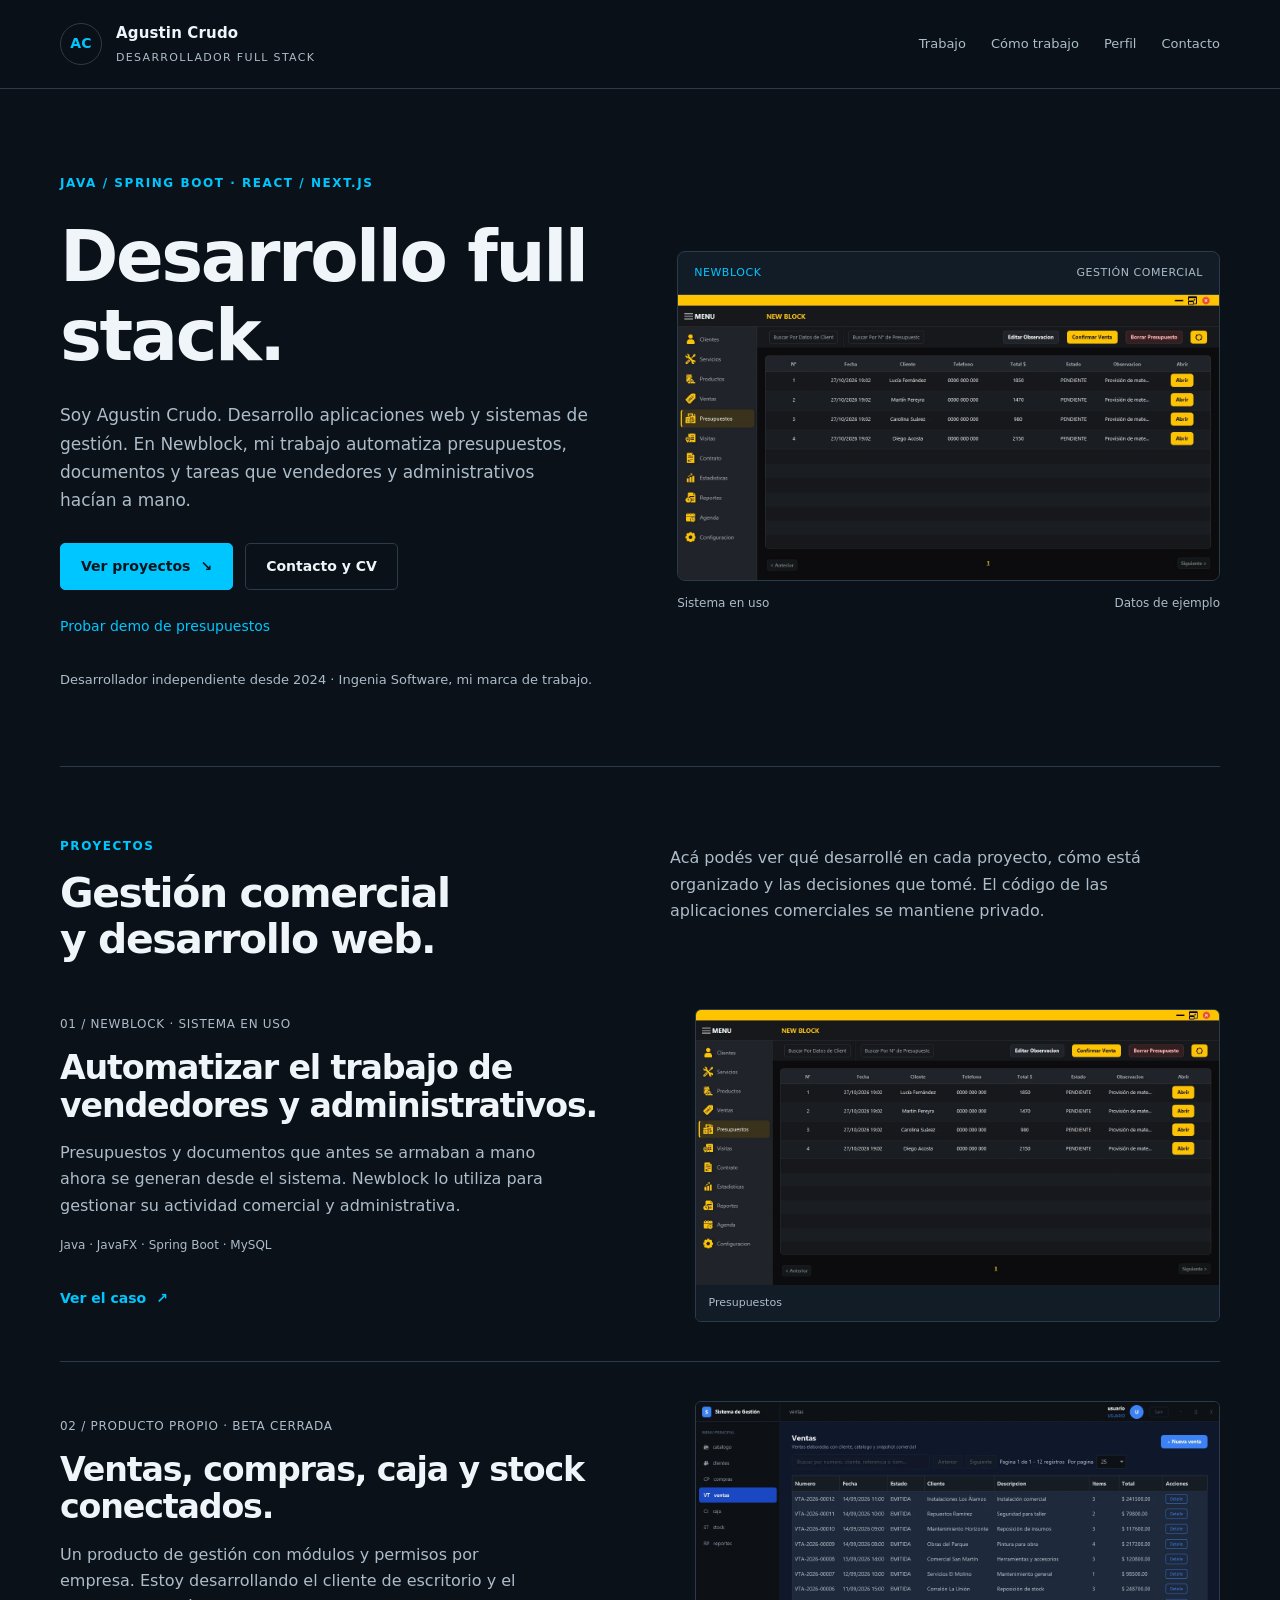
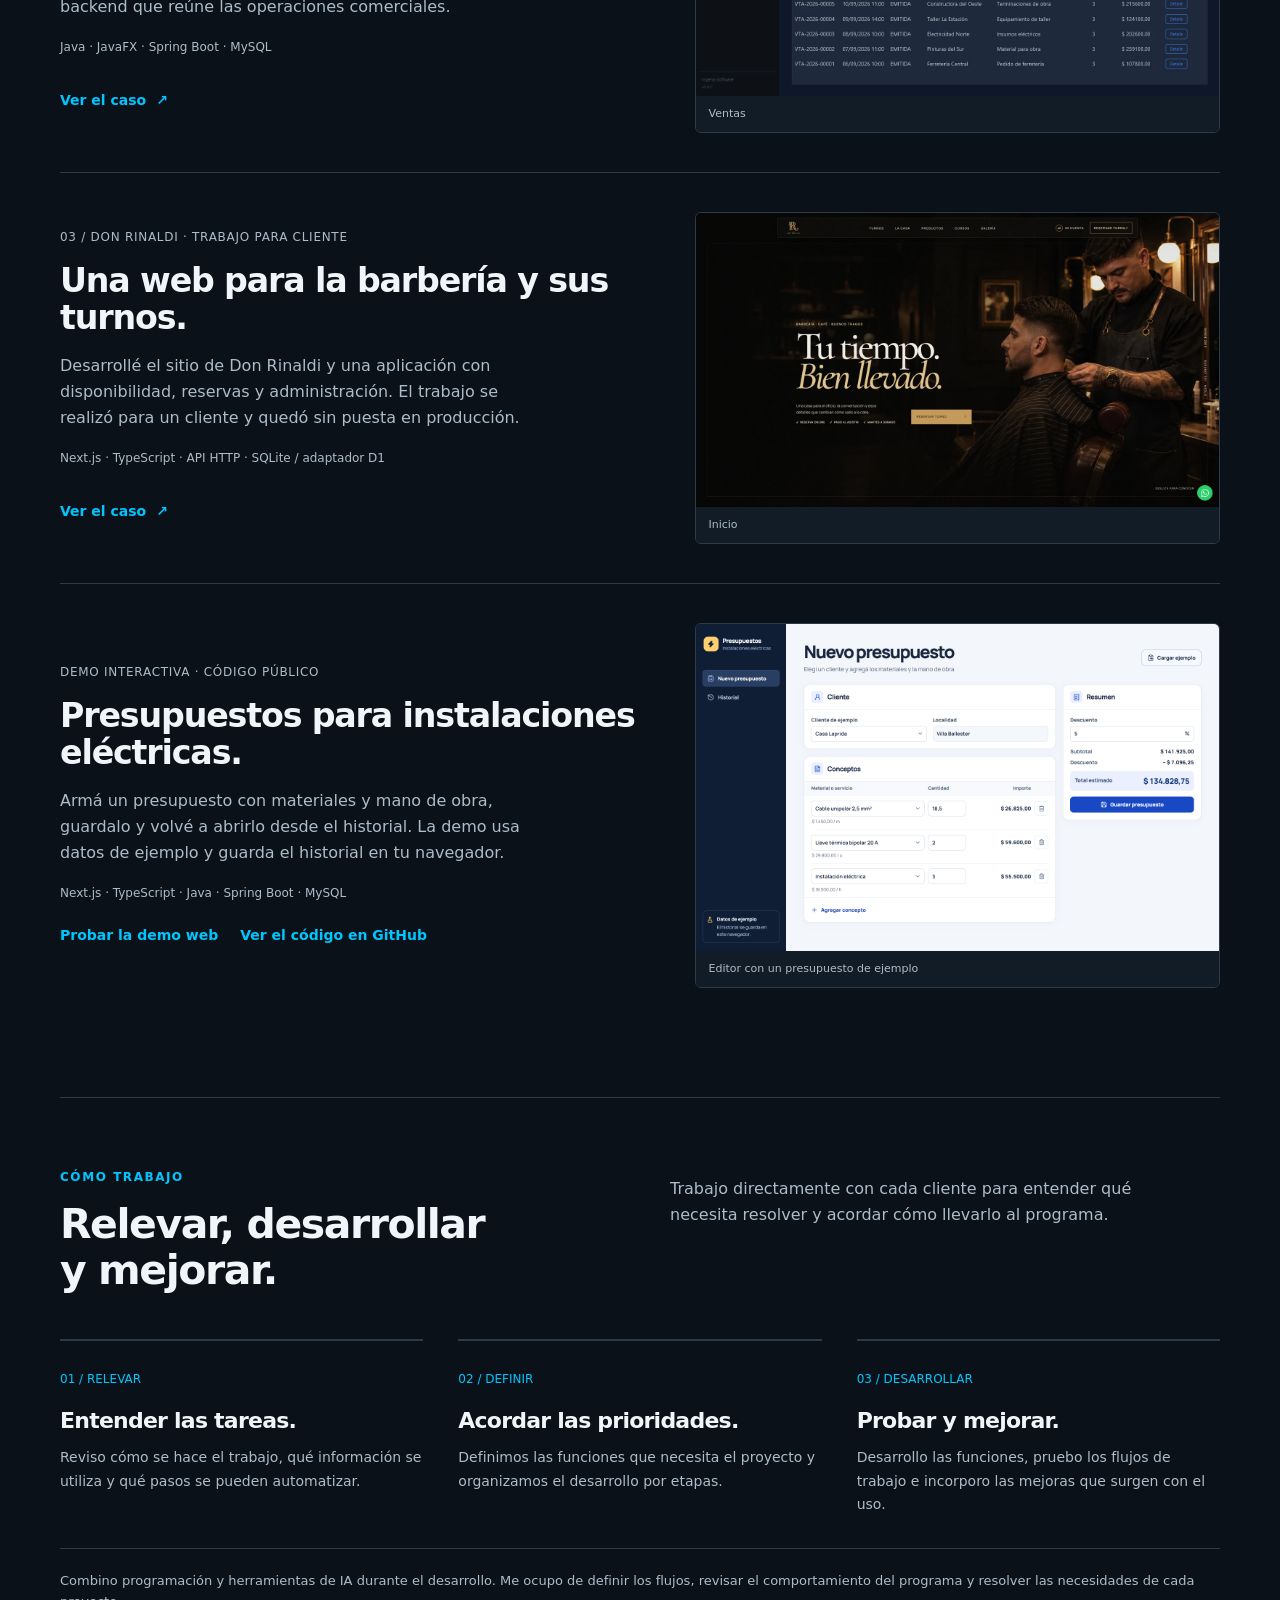
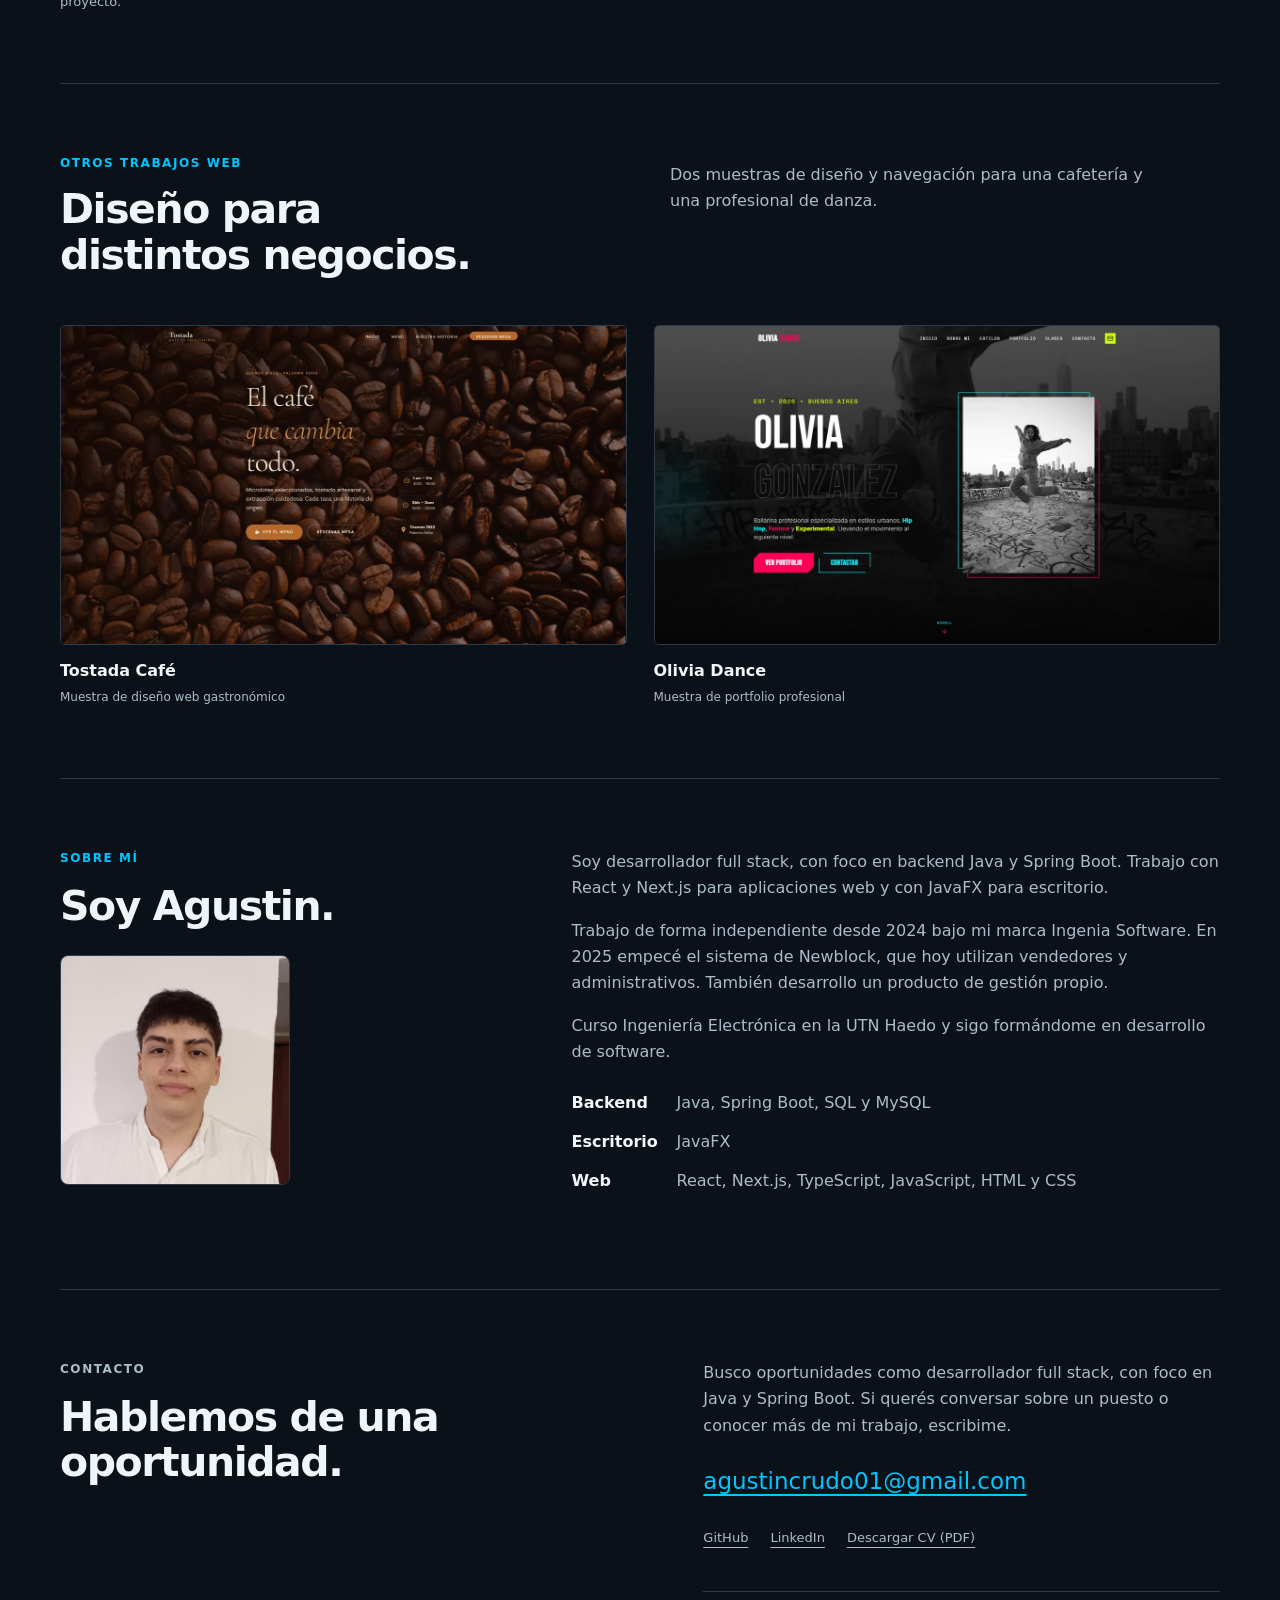
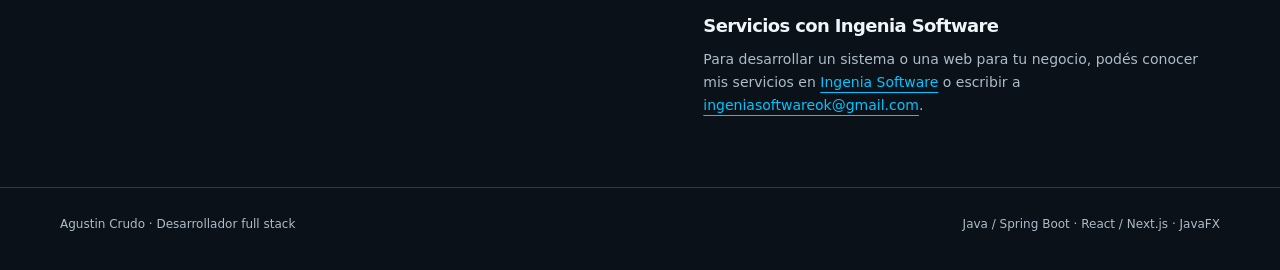
==== commit 605d529e: "Mostrar la nueva demo de presupuestos eléctricos" ====
--- a/index.html
+++ b/index.html
@@ -11,11 +11,30 @@
 <a class="skip" href="#contenido">Saltar al contenido</a>
 <header class="site-header"><div class="shell header-inner"><a class="identity" href="index.html" aria-label="Agustin Crudo, inicio"><span class="identity-monogram" aria-hidden="true">AC</span><span><strong>Agustin Crudo</strong><small>Desarrollador full stack</small></span></a><nav class="desktop-nav" aria-label="Principal"><a href="index.html#trabajos">Trabajo</a><a href="index.html#metodo">Cómo trabajo</a><a href="index.html#perfil">Perfil</a><a href="index.html#contacto">Contacto</a></nav><details class="mobile-nav"><summary>Menú</summary><nav aria-label="Principal móvil"><a href="index.html#trabajos">Trabajo</a><a href="index.html#metodo">Cómo trabajo</a><a href="index.html#perfil">Perfil</a><a href="index.html#contacto">Contacto</a></nav></details></div></header>
 <main id="contenido">
-<section class="hero shell"><div><p class="eyebrow">Java / Spring Boot · React / Next.js</p><h1>Desarrollo full stack.</h1><p class="lead">Soy Agustin Crudo. Desarrollo aplicaciones web y sistemas de gestión. En Newblock, mi trabajo automatiza presupuestos, documentos y tareas que vendedores y administrativos hacían a mano.</p><div class="actions"><a class="button primary" href="#trabajos">Ver proyectos <span aria-hidden="true">↘</span></a><a class="button" href="#contacto">Contacto y CV</a></div><p class="hero-code"><a href="https://github.com/IngeniaSoftwareok/demo-presupuestos-java">Ver una muestra de código Java <span aria-hidden="true">↗</span></a></p><p class="byline">Desarrollador independiente desde 2024 · Ingenia Software, mi marca de trabajo.</p></div><div class="hero-visual"><figure><div class="screen-frame"><div class="screen-top"><span>NEWBLOCK</span><span>GESTIÓN COMERCIAL</span></div><a class="zoom" data-lightbox href="assets/caso-gestion-obras/01-presupuestos.webp" data-caption="Presupuestos de Newblock."><img src="assets/caso-gestion-obras/01-presupuestos.webp" width="1366" height="720" alt="Listado de presupuestos de Newblock" loading="eager" decoding="async"></a></div><figcaption class="screen-caption"><span>Sistema en uso</span><span>Datos de ejemplo</span></figcaption></figure></div></section>
-<section class="section shell" id="trabajos"><div class="section-heading"><div><p class="eyebrow">Proyectos</p><h2>Gestión comercial<br>y desarrollo web.</h2></div><p>Acá podés ver qué desarrollé en cada proyecto, cómo está organizado y las decisiones que tomé. El código de las aplicaciones comerciales se mantiene privado.</p></div><article class="work-row"><div class="work-copy"><span class="work-index">01 / NEWBLOCK · SISTEMA EN USO</span><h3>Automatizar el trabajo de vendedores y administrativos.</h3><p>Presupuestos y documentos que antes se armaban a mano ahora se generan desde el sistema. Newblock lo utiliza para gestionar su actividad comercial y administrativa.</p><p class="stack">Java · JavaFX · Spring Boot · MySQL</p><a class="text-link" href="casos/obras.html" aria-label="Ver el caso Newblock · Sistema de gestión">Ver el caso <span aria-hidden="true">↗</span></a></div><figure class="work-image"><a class="project-preview" href="casos/obras.html" aria-label="Ver el caso Newblock · Sistema de gestión"><img src="assets/caso-gestion-obras/01-presupuestos.webp" width="1366" height="720" alt="Listado de presupuestos de Newblock" loading="lazy" decoding="async"></a><figcaption>Presupuestos</figcaption></figure></article><article class="work-row"><div class="work-copy"><span class="work-index">02 / PRODUCTO PROPIO · BETA CERRADA</span><h3>Ventas, compras, caja y stock conectados.</h3><p>Un producto de gestión con módulos y permisos por empresa. Estoy desarrollando el cliente de escritorio y el backend que reúne las operaciones comerciales.</p><p class="stack">Java · JavaFX · Spring Boot · MySQL</p><a class="text-link" href="casos/multimodulo.html" aria-label="Ver el caso Gestión Multimódulo">Ver el caso <span aria-hidden="true">↗</span></a></div><figure class="work-image"><a class="project-preview" href="casos/multimodulo.html" aria-label="Ver el caso Gestión Multimódulo"><img src="assets/caso-gestion-multimodulo/01-ventas.webp" width="1366" height="768" alt="Listado de ventas de Gestión Multimódulo" loading="lazy" decoding="async"></a><figcaption>Ventas</figcaption></figure></article><article class="work-row"><div class="work-copy"><span class="work-index">03 / DON RINALDI · TRABAJO PARA CLIENTE</span><h3>Una web para la barbería y sus turnos.</h3><p>Desarrollé el sitio de Don Rinaldi y una aplicación con disponibilidad, reservas y administración. El trabajo se realizó para un cliente y quedó sin puesta en producción.</p><p class="stack">Next.js · TypeScript · API HTTP · SQLite / adaptador D1</p><a class="text-link" href="casos/don-rinaldi.html" aria-label="Ver el caso Don Rinaldi">Ver el caso <span aria-hidden="true">↗</span></a></div><figure class="work-image"><a class="project-preview" href="casos/don-rinaldi.html" aria-label="Ver el caso Don Rinaldi"><img src="assets/caso-don-rinaldi/01-inicio.webp" width="1440" height="810" alt="Página de inicio de Don Rinaldi" loading="lazy" decoding="async"></a><figcaption>Inicio</figcaption></figure></article></section>
+<section class="hero shell"><div><p class="eyebrow">Java / Spring Boot · React / Next.js</p><h1>Desarrollo full stack.</h1><p class="lead">Soy Agustin Crudo. Desarrollo aplicaciones web y sistemas de gestión. En Newblock, mi trabajo automatiza presupuestos, documentos y tareas que vendedores y administrativos hacían a mano.</p><div class="actions"><a class="button primary" href="#trabajos">Ver proyectos <span aria-hidden="true">↘</span></a><a class="button" href="#contacto">Contacto y CV</a></div><p class="hero-code"><a href="https://ingeniasoftwareok.github.io/presupuestos-electricos/">Probar demo de presupuestos</a></p><p class="byline">Desarrollador independiente desde 2024 · Ingenia Software, mi marca de trabajo.</p></div><div class="hero-visual"><figure><div class="screen-frame"><div class="screen-top"><span>NEWBLOCK</span><span>GESTIÓN COMERCIAL</span></div><a class="zoom" data-lightbox href="assets/caso-gestion-obras/01-presupuestos.webp" data-caption="Presupuestos de Newblock."><img src="assets/caso-gestion-obras/01-presupuestos.webp" width="1366" height="720" alt="Listado de presupuestos de Newblock" loading="eager" decoding="async"></a></div><figcaption class="screen-caption"><span>Sistema en uso</span><span>Datos de ejemplo</span></figcaption></figure></div></section>
+<section class="section shell" id="trabajos"><div class="section-heading"><div><p class="eyebrow">Proyectos</p><h2>Gestión comercial<br>y desarrollo web.</h2></div><p>Acá podés ver qué desarrollé en cada proyecto, cómo está organizado y las decisiones que tomé. El código de las aplicaciones comerciales se mantiene privado.</p></div><article class="work-row"><div class="work-copy"><span class="work-index">01 / NEWBLOCK · SISTEMA EN USO</span><h3>Automatizar el trabajo de vendedores y administrativos.</h3><p>Presupuestos y documentos que antes se armaban a mano ahora se generan desde el sistema. Newblock lo utiliza para gestionar su actividad comercial y administrativa.</p><p class="stack">Java · JavaFX · Spring Boot · MySQL</p><a class="text-link" href="casos/obras.html" aria-label="Ver el caso Newblock · Sistema de gestión">Ver el caso <span aria-hidden="true">↗</span></a></div><figure class="work-image"><a class="project-preview" href="casos/obras.html" aria-label="Ver el caso Newblock · Sistema de gestión"><img src="assets/caso-gestion-obras/01-presupuestos.webp" width="1366" height="720" alt="Listado de presupuestos de Newblock" loading="lazy" decoding="async"></a><figcaption>Presupuestos</figcaption></figure></article><article class="work-row"><div class="work-copy"><span class="work-index">02 / PRODUCTO PROPIO · BETA CERRADA</span><h3>Ventas, compras, caja y stock conectados.</h3><p>Un producto de gestión con módulos y permisos por empresa. Estoy desarrollando el cliente de escritorio y el backend que reúne las operaciones comerciales.</p><p class="stack">Java · JavaFX · Spring Boot · MySQL</p><a class="text-link" href="casos/multimodulo.html" aria-label="Ver el caso Gestión Multimódulo">Ver el caso <span aria-hidden="true">↗</span></a></div><figure class="work-image"><a class="project-preview" href="casos/multimodulo.html" aria-label="Ver el caso Gestión Multimódulo"><img src="assets/caso-gestion-multimodulo/01-ventas.webp" width="1366" height="768" alt="Listado de ventas de Gestión Multimódulo" loading="lazy" decoding="async"></a><figcaption>Ventas</figcaption></figure></article><article class="work-row"><div class="work-copy"><span class="work-index">03 / DON RINALDI · TRABAJO PARA CLIENTE</span><h3>Una web para la barbería y sus turnos.</h3><p>Desarrollé el sitio de Don Rinaldi y una aplicación con disponibilidad, reservas y administración. El trabajo se realizó para un cliente y quedó sin puesta en producción.</p><p class="stack">Next.js · TypeScript · API HTTP · SQLite / adaptador D1</p><a class="text-link" href="casos/don-rinaldi.html" aria-label="Ver el caso Don Rinaldi">Ver el caso <span aria-hidden="true">↗</span></a></div><figure class="work-image"><a class="project-preview" href="casos/don-rinaldi.html" aria-label="Ver el caso Don Rinaldi"><img src="assets/caso-don-rinaldi/01-inicio.webp" width="1440" height="810" alt="Página de inicio de Don Rinaldi" loading="lazy" decoding="async"></a><figcaption>Inicio</figcaption></figure></article>
+<article class="work-row" id="demo-presupuestos">
+  <div class="work-copy">
+    <span class="work-index">DEMO INTERACTIVA · CÓDIGO PÚBLICO</span>
+    <h3>Presupuestos para instalaciones eléctricas.</h3>
+    <p>Armá un presupuesto con materiales y mano de obra, guardalo y volvé a abrirlo desde el historial. La demo usa datos de ejemplo y guarda el historial en tu navegador.</p>
+    <p class="stack">Next.js · TypeScript · Java · Spring Boot · MySQL</p>
+    <div class="demo-links">
+      <a class="text-link" href="https://ingeniasoftwareok.github.io/presupuestos-electricos/">Probar la demo web</a>
+      <a class="text-link" href="https://github.com/IngeniaSoftwareok/presupuestos-electricos">Ver el código en GitHub</a>
+    </div>
+  </div>
+  <figure class="work-image">
+    <a class="project-preview" href="https://ingeniasoftwareok.github.io/presupuestos-electricos/" aria-label="Abrir la demo de presupuestos para instalaciones eléctricas">
+      <img src="assets/demo-presupuestos-editor.png" width="1440" height="900" alt="Editor de presupuestos con materiales, mano de obra y un resumen de importes" loading="lazy" decoding="async">
+    </a>
+    <figcaption>Editor con un presupuesto de ejemplo</figcaption>
+  </figure>
+</article>
+</section>
 <section class="section shell" id="metodo"><div class="section-heading"><div><p class="eyebrow">Cómo trabajo</p><h2>Relevar, desarrollar<br>y mejorar.</h2></div><p>Trabajo directamente con cada cliente para entender qué necesita resolver y acordar cómo llevarlo al programa.</p></div><div class="process"><article><span class="number">01 / RELEVAR</span><h3>Entender las tareas.</h3><p>Reviso cómo se hace el trabajo, qué información se utiliza y qué pasos se pueden automatizar.</p></article><article><span class="number">02 / DEFINIR</span><h3>Acordar las prioridades.</h3><p>Definimos las funciones que necesita el proyecto y organizamos el desarrollo por etapas.</p></article><article><span class="number">03 / DESARROLLAR</span><h3>Probar y mejorar.</h3><p>Desarrollo las funciones, pruebo los flujos de trabajo e incorporo las mejoras que surgen con el uso.</p></article></div><p class="method-note">Combino programación y herramientas de IA durante el desarrollo. Me ocupo de definir los flujos, revisar el comportamiento del programa y resolver las necesidades de cada proyecto.</p></section>
 <section class="section shell"><div class="section-heading"><div><p class="eyebrow">Otros trabajos web</p><h2>Diseño para<br>distintos negocios.</h2></div><p>Dos muestras de diseño y navegación para una cafetería y una profesional de danza.</p></div><div class="samples"><figure class="sample"><a class="zoom" data-lightbox href="assets/tostada.webp" data-caption="Tostada Café · Diseño web."><img src="assets/tostada.webp" width="1200" height="675" alt="Diseño web de Tostada Café" loading="lazy" decoding="async"></a><figcaption><strong>Tostada Café</strong><span>Muestra de diseño web gastronómico</span></figcaption></figure><figure class="sample"><a class="zoom" data-lightbox href="assets/olivia.webp" data-caption="Olivia Dance · Portfolio de danza."><img src="assets/olivia.webp" width="1200" height="675" alt="Portfolio web de Olivia Dance" loading="lazy" decoding="async"></a><figcaption><strong>Olivia Dance</strong><span>Muestra de portfolio profesional</span></figcaption></figure></div></section>
-<section class="section shell about" id="perfil"><div><p class="eyebrow">Sobre mí</p><h2>Soy Agustin.</h2><img class="portrait" src="assets/agustin-crudo.jpeg" width="1200" height="1600" alt="Agustin Crudo" loading="lazy" decoding="async"></div><div class="about-copy"><p>Soy desarrollador full stack, con foco en backend Java y Spring Boot. Trabajo con React y Next.js para aplicaciones web y con JavaFX para escritorio.</p><p>Trabajo de forma independiente desde 2024 bajo mi marca Ingenia Software. En 2025 empecé el sistema de Newblock, que hoy utilizan vendedores y administrativos. También desarrollo un producto de gestión propio.</p><p>Curso Ingeniería Electrónica en la UTN Haedo y sigo formándome en desarrollo de software.</p><dl class="skills"><div><dt>Backend</dt><dd>Java, Spring Boot, SQL y MySQL</dd></div><div><dt>Escritorio</dt><dd>JavaFX</dd></div><div><dt>Web</dt><dd>React, Next.js, TypeScript, JavaScript, HTML y CSS</dd></div></dl><div class="case-callout"><p>También desarrollé una <strong>demo de presupuestos en Java</strong> con lectura de CSV, cálculo de importes y pruebas automatizadas.</p><a class="text-link" href="https://github.com/IngeniaSoftwareok/demo-presupuestos-java">Ver el código <span aria-hidden="true">↗</span></a></div></div></section>
+<section class="section shell about" id="perfil"><div><p class="eyebrow">Sobre mí</p><h2>Soy Agustin.</h2><img class="portrait" src="assets/agustin-crudo.jpeg" width="1200" height="1600" alt="Agustin Crudo" loading="lazy" decoding="async"></div><div class="about-copy"><p>Soy desarrollador full stack, con foco en backend Java y Spring Boot. Trabajo con React y Next.js para aplicaciones web y con JavaFX para escritorio.</p><p>Trabajo de forma independiente desde 2024 bajo mi marca Ingenia Software. En 2025 empecé el sistema de Newblock, que hoy utilizan vendedores y administrativos. También desarrollo un producto de gestión propio.</p><p>Curso Ingeniería Electrónica en la UTN Haedo y sigo formándome en desarrollo de software.</p><dl class="skills"><div><dt>Backend</dt><dd>Java, Spring Boot, SQL y MySQL</dd></div><div><dt>Escritorio</dt><dd>JavaFX</dd></div><div><dt>Web</dt><dd>React, Next.js, TypeScript, JavaScript, HTML y CSS</dd></div></dl></div></section>
 <section class="section shell contact-block" id="contacto"><div><p class="eyebrow">Contacto</p><h2>Hablemos de una oportunidad.</h2></div><div><p>Busco oportunidades como desarrollador full stack, con foco en Java y Spring Boot. Si querés conversar sobre un puesto o conocer más de mi trabajo, escribime.</p><a class="contact-mail" href="mailto:agustincrudo01@gmail.com">agustincrudo01@gmail.com</a><div class="contact-links"><a href="https://github.com/IngeniaSoftwareok">GitHub</a><a href="https://www.linkedin.com/in/agust%C3%ADn-crudo/">LinkedIn</a><a href="assets/agustin-crudo-cv.pdf" download="Agustin-Crudo-CV.pdf">Descargar CV (PDF)</a></div><div class="services-contact"><h3>Servicios con Ingenia Software</h3><p>Para desarrollar un sistema o una web para tu negocio, podés conocer mis servicios en <a href="https://ingenia-software.com.ar/">Ingenia Software</a> o escribir a <a href="mailto:ingeniasoftwareok@gmail.com">ingeniasoftwareok@gmail.com</a>.</p></div></div></section>
 </main>
 <footer class="site-footer"><div class="shell footer-inner"><span>Agustin Crudo · Desarrollador full stack</span><span>Java / Spring Boot · React / Next.js · JavaFX</span></div></footer>
--- a/styles.css
+++ b/styles.css
@@ -8,6 +8,8 @@
 @media(prefers-reduced-motion:reduce){html{scroll-behavior:auto}*{animation:none!important;transition:none!important}}
 
 .hero-code{margin-top:19px;font-size:14px}.hero-code a{display:inline-flex;align-items:center;gap:9px;min-height:36px;color:var(--accent);text-decoration:none}.hero-code a:hover{text-decoration:underline}
+.demo-links{display:flex;flex-wrap:wrap;gap:8px 22px;margin-top:14px}
+.demo-links .text-link{margin-top:0;min-height:36px}
 .portrait{width:230px;max-width:100%;aspect-ratio:1/1;object-fit:cover;object-position:50% 38%;border-radius:8px;border:1px solid var(--line);margin-top:25px}
 .skills{display:grid;gap:13px;margin:24px 0}.skills div{display:grid;grid-template-columns:90px 1fr;gap:15px}.skills dt{font-weight:650;color:var(--ink)}.skills dd{margin:0}
 .project-preview{display:block;text-decoration:none}.project-preview:hover img{filter:brightness(1.06)}
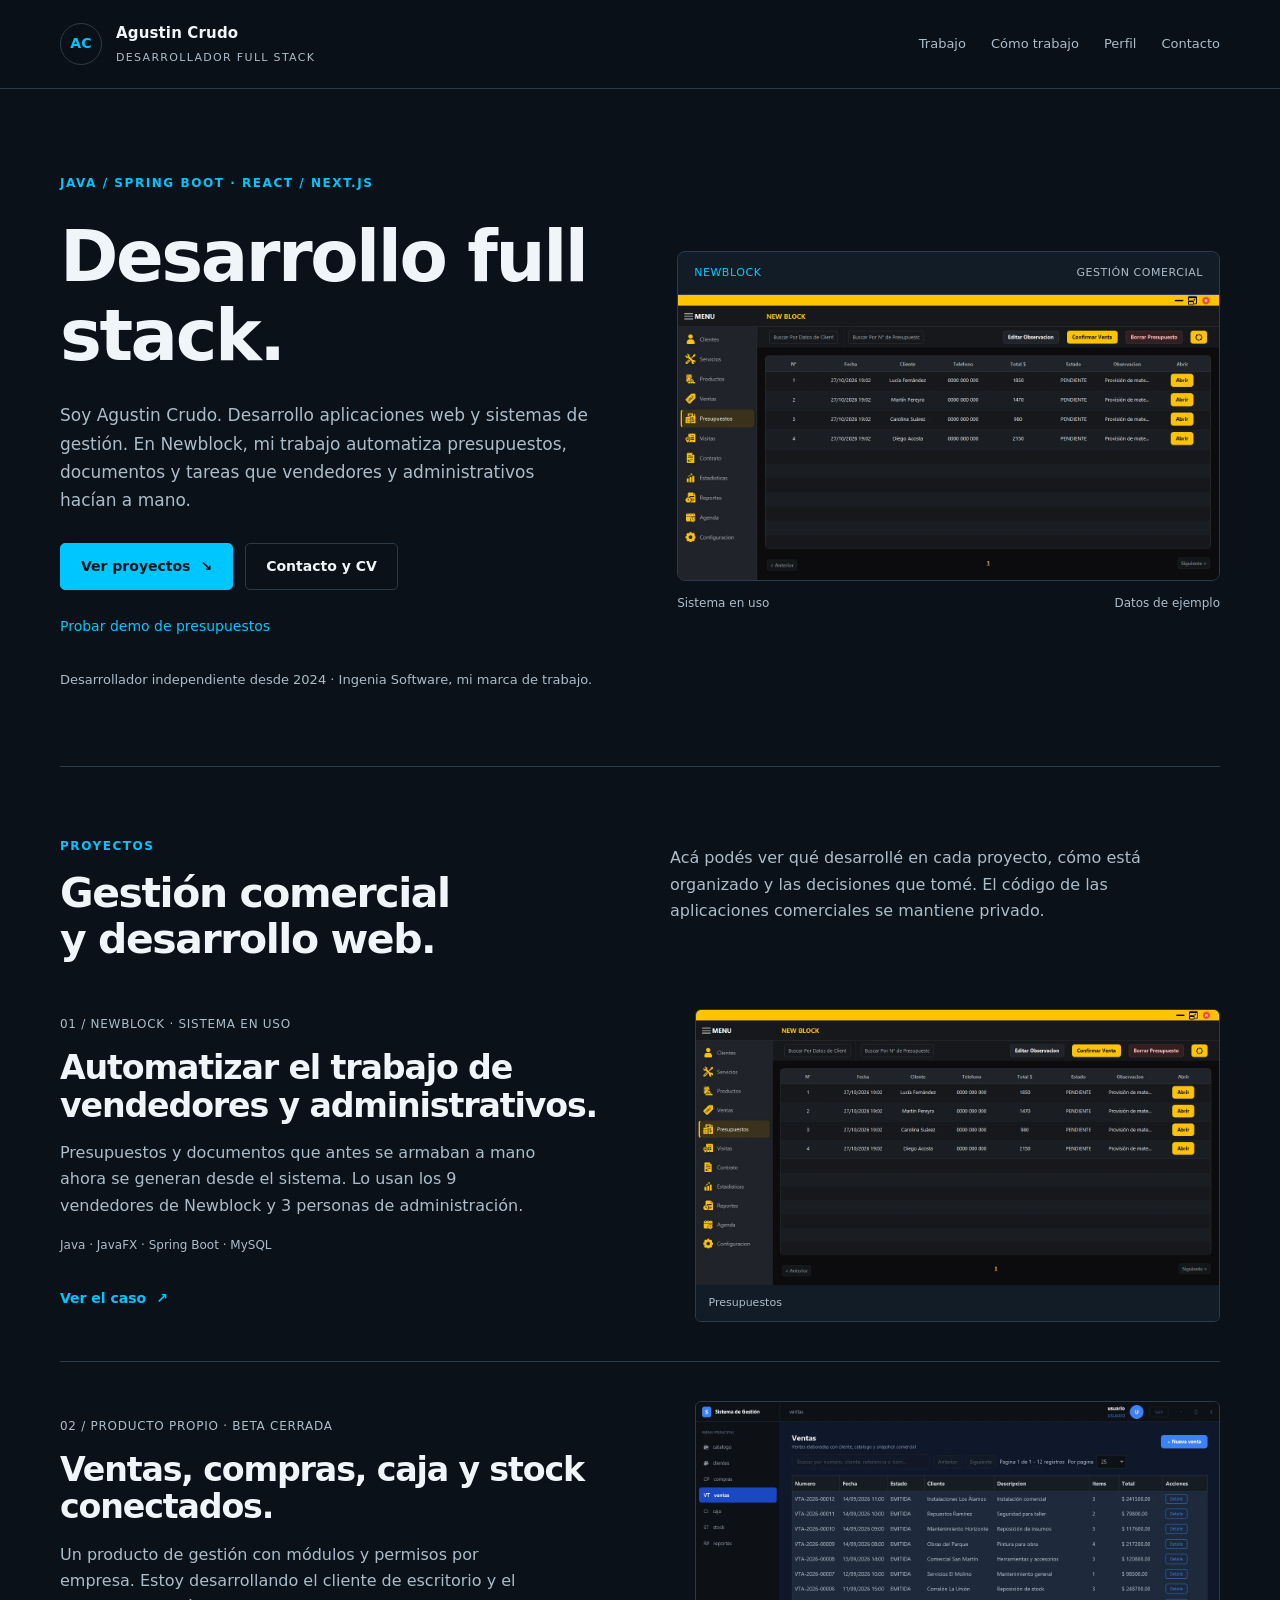
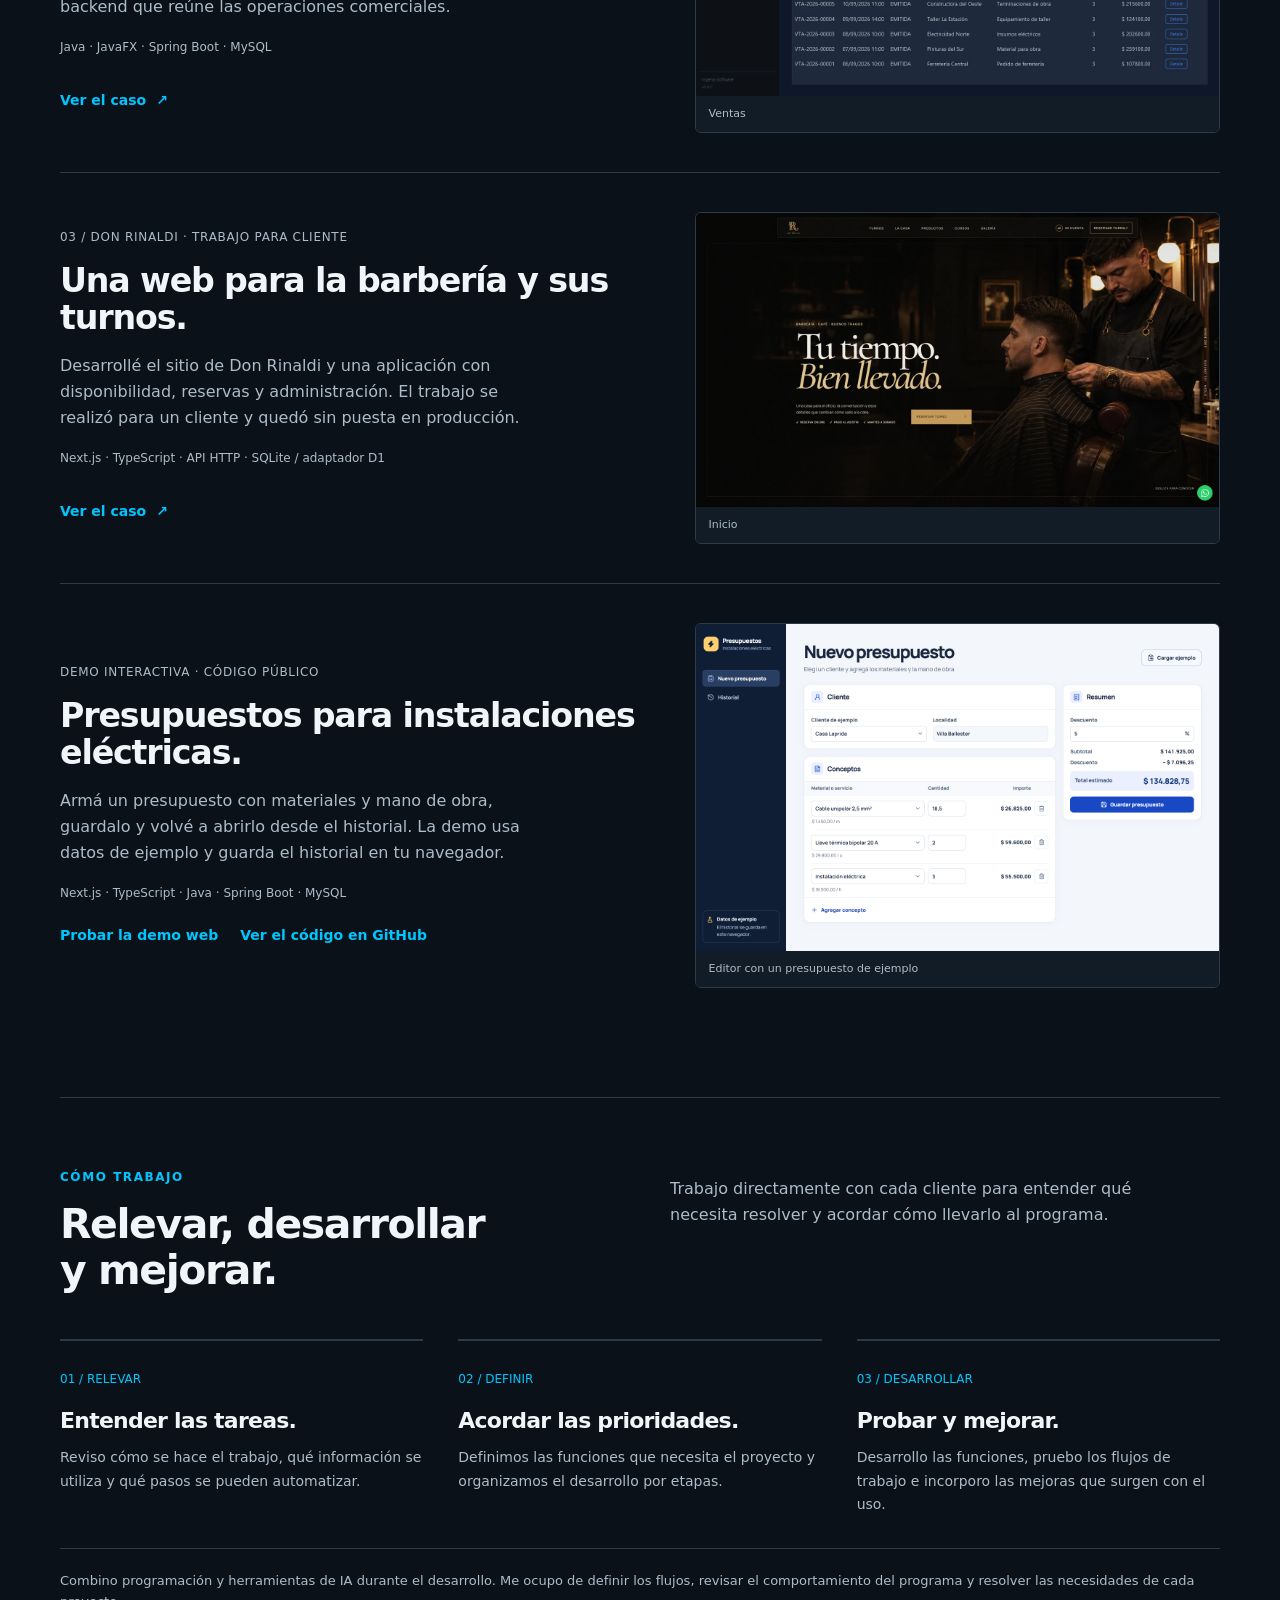
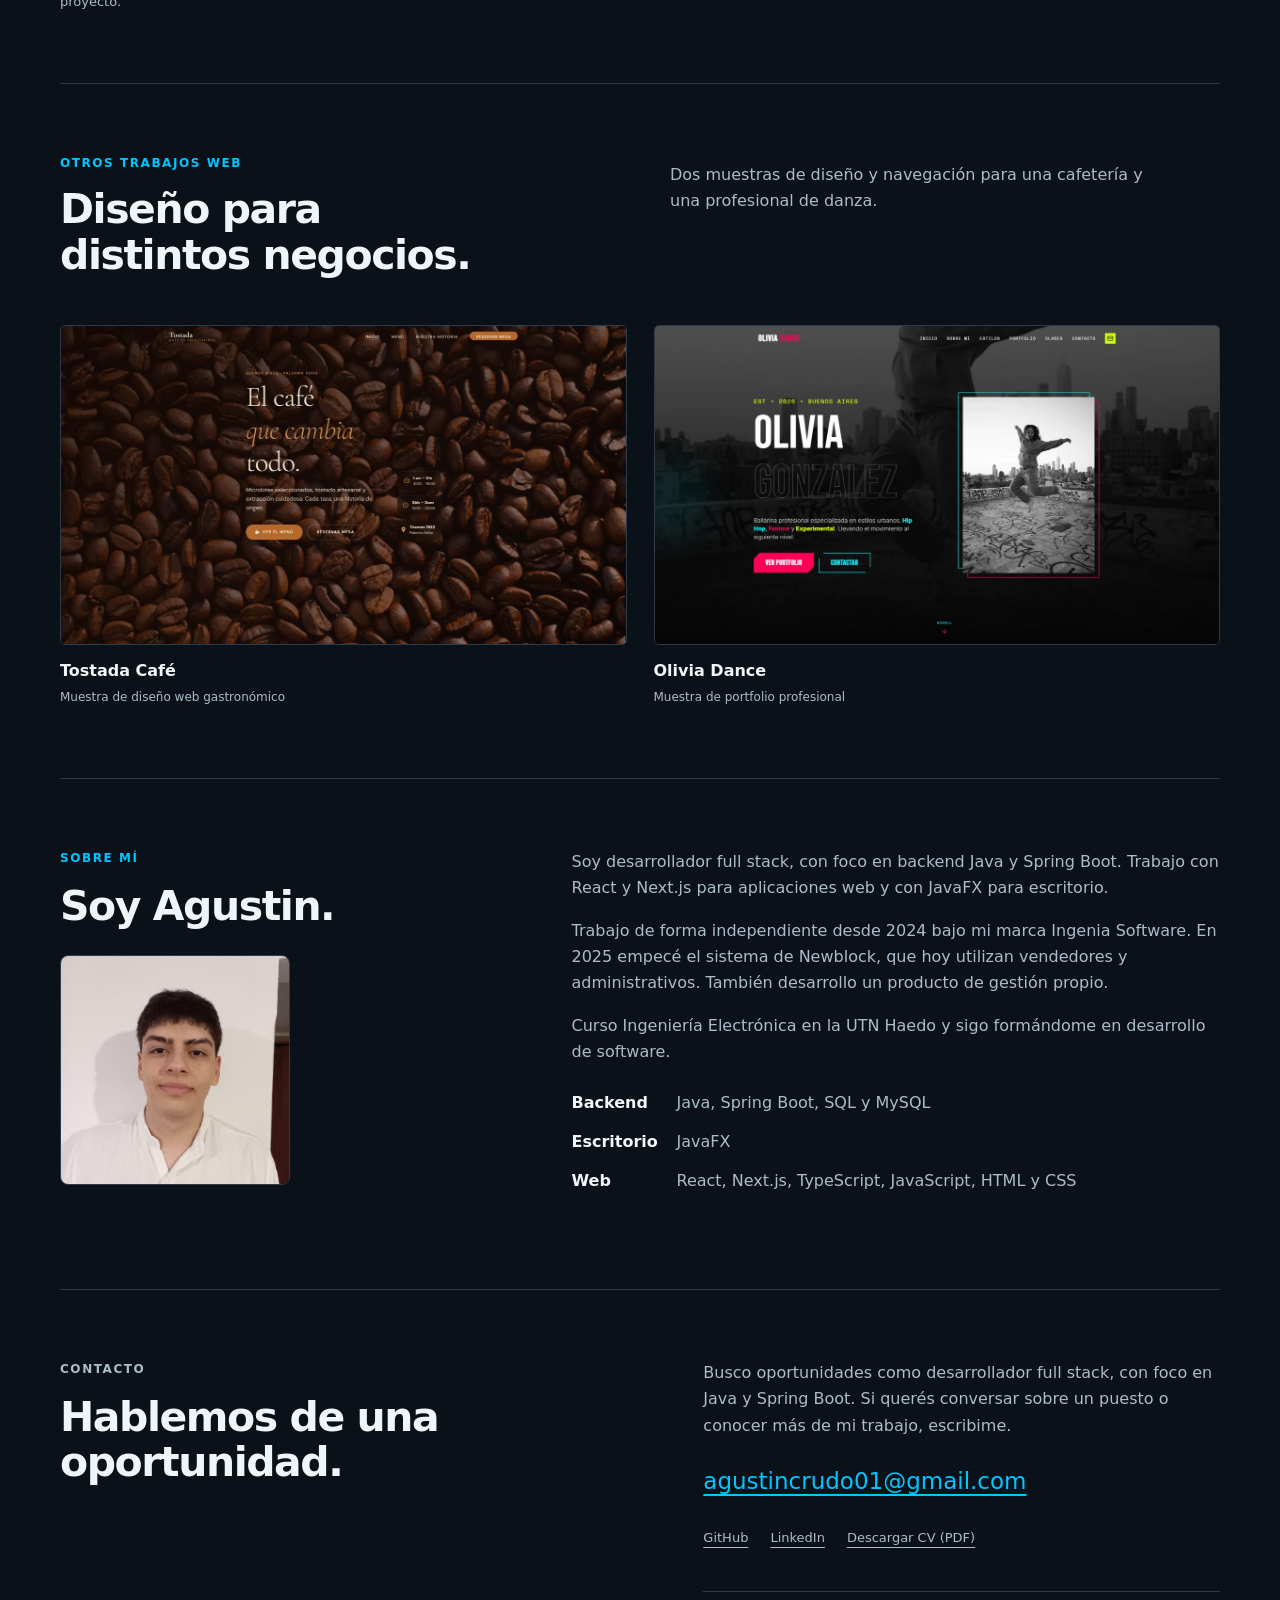
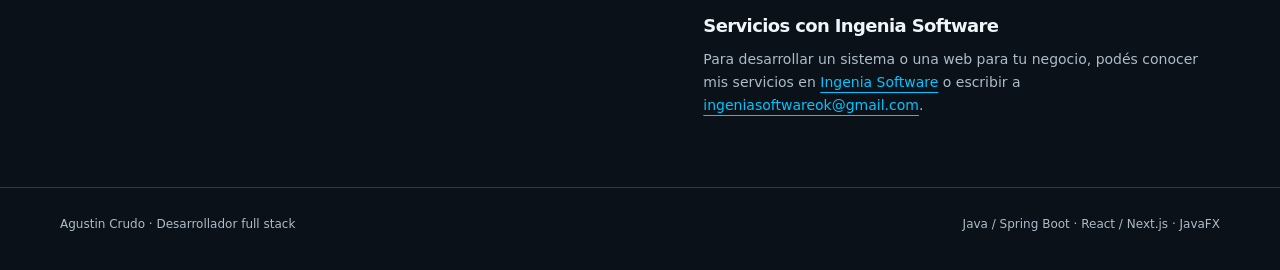
==== commit 3a0ffa43: "Actualizar el CV y el caso de Newblock" ====
--- a/index.html
+++ b/index.html
@@ -12,7 +12,7 @@
 <header class="site-header"><div class="shell header-inner"><a class="identity" href="index.html" aria-label="Agustin Crudo, inicio"><span class="identity-monogram" aria-hidden="true">AC</span><span><strong>Agustin Crudo</strong><small>Desarrollador full stack</small></span></a><nav class="desktop-nav" aria-label="Principal"><a href="index.html#trabajos">Trabajo</a><a href="index.html#metodo">Cómo trabajo</a><a href="index.html#perfil">Perfil</a><a href="index.html#contacto">Contacto</a></nav><details class="mobile-nav"><summary>Menú</summary><nav aria-label="Principal móvil"><a href="index.html#trabajos">Trabajo</a><a href="index.html#metodo">Cómo trabajo</a><a href="index.html#perfil">Perfil</a><a href="index.html#contacto">Contacto</a></nav></details></div></header>
 <main id="contenido">
 <section class="hero shell"><div><p class="eyebrow">Java / Spring Boot · React / Next.js</p><h1>Desarrollo full stack.</h1><p class="lead">Soy Agustin Crudo. Desarrollo aplicaciones web y sistemas de gestión. En Newblock, mi trabajo automatiza presupuestos, documentos y tareas que vendedores y administrativos hacían a mano.</p><div class="actions"><a class="button primary" href="#trabajos">Ver proyectos <span aria-hidden="true">↘</span></a><a class="button" href="#contacto">Contacto y CV</a></div><p class="hero-code"><a href="https://ingeniasoftwareok.github.io/presupuestos-electricos/">Probar demo de presupuestos</a></p><p class="byline">Desarrollador independiente desde 2024 · Ingenia Software, mi marca de trabajo.</p></div><div class="hero-visual"><figure><div class="screen-frame"><div class="screen-top"><span>NEWBLOCK</span><span>GESTIÓN COMERCIAL</span></div><a class="zoom" data-lightbox href="assets/caso-gestion-obras/01-presupuestos.webp" data-caption="Presupuestos de Newblock."><img src="assets/caso-gestion-obras/01-presupuestos.webp" width="1366" height="720" alt="Listado de presupuestos de Newblock" loading="eager" decoding="async"></a></div><figcaption class="screen-caption"><span>Sistema en uso</span><span>Datos de ejemplo</span></figcaption></figure></div></section>
-<section class="section shell" id="trabajos"><div class="section-heading"><div><p class="eyebrow">Proyectos</p><h2>Gestión comercial<br>y desarrollo web.</h2></div><p>Acá podés ver qué desarrollé en cada proyecto, cómo está organizado y las decisiones que tomé. El código de las aplicaciones comerciales se mantiene privado.</p></div><article class="work-row"><div class="work-copy"><span class="work-index">01 / NEWBLOCK · SISTEMA EN USO</span><h3>Automatizar el trabajo de vendedores y administrativos.</h3><p>Presupuestos y documentos que antes se armaban a mano ahora se generan desde el sistema. Newblock lo utiliza para gestionar su actividad comercial y administrativa.</p><p class="stack">Java · JavaFX · Spring Boot · MySQL</p><a class="text-link" href="casos/obras.html" aria-label="Ver el caso Newblock · Sistema de gestión">Ver el caso <span aria-hidden="true">↗</span></a></div><figure class="work-image"><a class="project-preview" href="casos/obras.html" aria-label="Ver el caso Newblock · Sistema de gestión"><img src="assets/caso-gestion-obras/01-presupuestos.webp" width="1366" height="720" alt="Listado de presupuestos de Newblock" loading="lazy" decoding="async"></a><figcaption>Presupuestos</figcaption></figure></article><article class="work-row"><div class="work-copy"><span class="work-index">02 / PRODUCTO PROPIO · BETA CERRADA</span><h3>Ventas, compras, caja y stock conectados.</h3><p>Un producto de gestión con módulos y permisos por empresa. Estoy desarrollando el cliente de escritorio y el backend que reúne las operaciones comerciales.</p><p class="stack">Java · JavaFX · Spring Boot · MySQL</p><a class="text-link" href="casos/multimodulo.html" aria-label="Ver el caso Gestión Multimódulo">Ver el caso <span aria-hidden="true">↗</span></a></div><figure class="work-image"><a class="project-preview" href="casos/multimodulo.html" aria-label="Ver el caso Gestión Multimódulo"><img src="assets/caso-gestion-multimodulo/01-ventas.webp" width="1366" height="768" alt="Listado de ventas de Gestión Multimódulo" loading="lazy" decoding="async"></a><figcaption>Ventas</figcaption></figure></article><article class="work-row"><div class="work-copy"><span class="work-index">03 / DON RINALDI · TRABAJO PARA CLIENTE</span><h3>Una web para la barbería y sus turnos.</h3><p>Desarrollé el sitio de Don Rinaldi y una aplicación con disponibilidad, reservas y administración. El trabajo se realizó para un cliente y quedó sin puesta en producción.</p><p class="stack">Next.js · TypeScript · API HTTP · SQLite / adaptador D1</p><a class="text-link" href="casos/don-rinaldi.html" aria-label="Ver el caso Don Rinaldi">Ver el caso <span aria-hidden="true">↗</span></a></div><figure class="work-image"><a class="project-preview" href="casos/don-rinaldi.html" aria-label="Ver el caso Don Rinaldi"><img src="assets/caso-don-rinaldi/01-inicio.webp" width="1440" height="810" alt="Página de inicio de Don Rinaldi" loading="lazy" decoding="async"></a><figcaption>Inicio</figcaption></figure></article>
+<section class="section shell" id="trabajos"><div class="section-heading"><div><p class="eyebrow">Proyectos</p><h2>Gestión comercial<br>y desarrollo web.</h2></div><p>Acá podés ver qué desarrollé en cada proyecto, cómo está organizado y las decisiones que tomé. El código de las aplicaciones comerciales se mantiene privado.</p></div><article class="work-row"><div class="work-copy"><span class="work-index">01 / NEWBLOCK · SISTEMA EN USO</span><h3>Automatizar el trabajo de vendedores y administrativos.</h3><p>Presupuestos y documentos que antes se armaban a mano ahora se generan desde el sistema. Lo usan los 9 vendedores de Newblock y 3 personas de administración.</p><p class="stack">Java · JavaFX · Spring Boot · MySQL</p><a class="text-link" href="casos/obras.html" aria-label="Ver el caso Newblock · Sistema de gestión">Ver el caso <span aria-hidden="true">↗</span></a></div><figure class="work-image"><a class="project-preview" href="casos/obras.html" aria-label="Ver el caso Newblock · Sistema de gestión"><img src="assets/caso-gestion-obras/01-presupuestos.webp" width="1366" height="720" alt="Listado de presupuestos de Newblock" loading="lazy" decoding="async"></a><figcaption>Presupuestos</figcaption></figure></article><article class="work-row"><div class="work-copy"><span class="work-index">02 / PRODUCTO PROPIO · BETA CERRADA</span><h3>Ventas, compras, caja y stock conectados.</h3><p>Un producto de gestión con módulos y permisos por empresa. Estoy desarrollando el cliente de escritorio y el backend que reúne las operaciones comerciales.</p><p class="stack">Java · JavaFX · Spring Boot · MySQL</p><a class="text-link" href="casos/multimodulo.html" aria-label="Ver el caso Gestión Multimódulo">Ver el caso <span aria-hidden="true">↗</span></a></div><figure class="work-image"><a class="project-preview" href="casos/multimodulo.html" aria-label="Ver el caso Gestión Multimódulo"><img src="assets/caso-gestion-multimodulo/01-ventas.webp" width="1366" height="768" alt="Listado de ventas de Gestión Multimódulo" loading="lazy" decoding="async"></a><figcaption>Ventas</figcaption></figure></article><article class="work-row"><div class="work-copy"><span class="work-index">03 / DON RINALDI · TRABAJO PARA CLIENTE</span><h3>Una web para la barbería y sus turnos.</h3><p>Desarrollé el sitio de Don Rinaldi y una aplicación con disponibilidad, reservas y administración. El trabajo se realizó para un cliente y quedó sin puesta en producción.</p><p class="stack">Next.js · TypeScript · API HTTP · SQLite / adaptador D1</p><a class="text-link" href="casos/don-rinaldi.html" aria-label="Ver el caso Don Rinaldi">Ver el caso <span aria-hidden="true">↗</span></a></div><figure class="work-image"><a class="project-preview" href="casos/don-rinaldi.html" aria-label="Ver el caso Don Rinaldi"><img src="assets/caso-don-rinaldi/01-inicio.webp" width="1440" height="810" alt="Página de inicio de Don Rinaldi" loading="lazy" decoding="async"></a><figcaption>Inicio</figcaption></figure></article>
 <article class="work-row" id="demo-presupuestos">
   <div class="work-copy">
     <span class="work-index">DEMO INTERACTIVA · CÓDIGO PÚBLICO</span>
